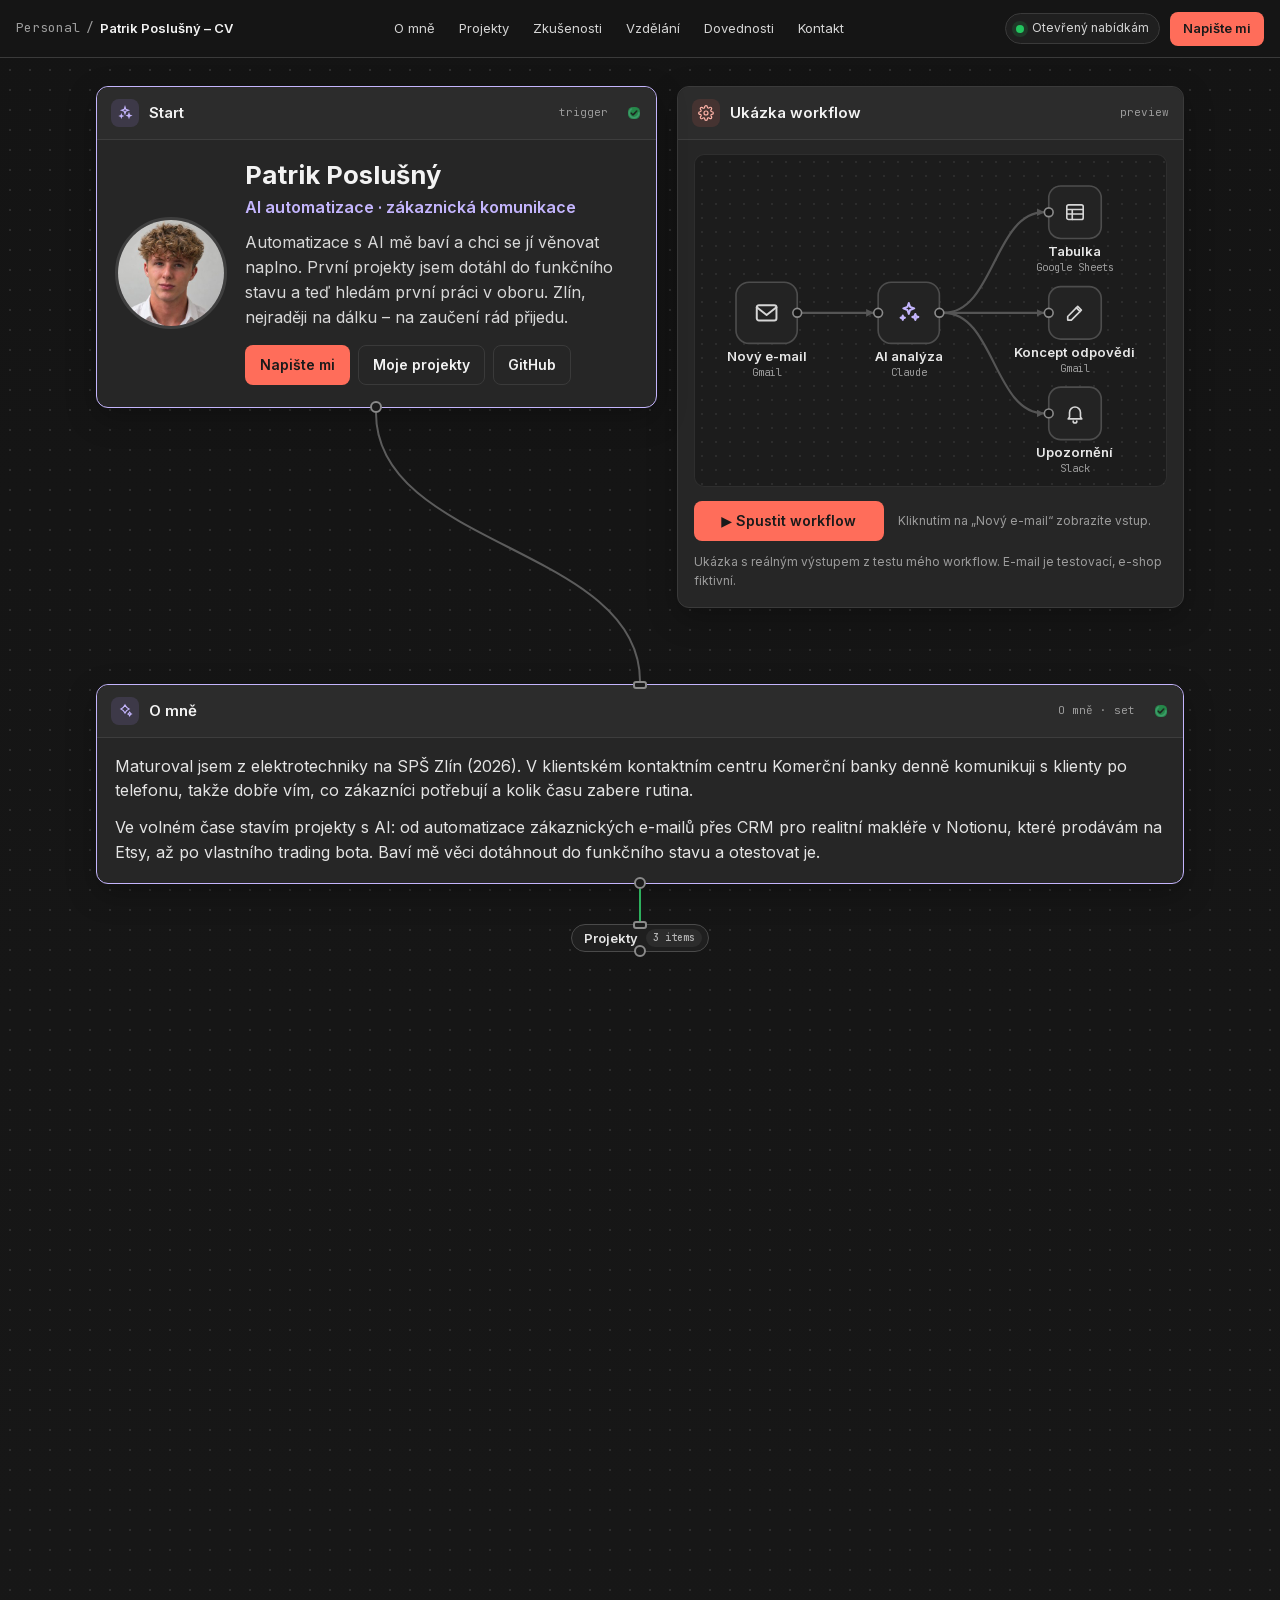
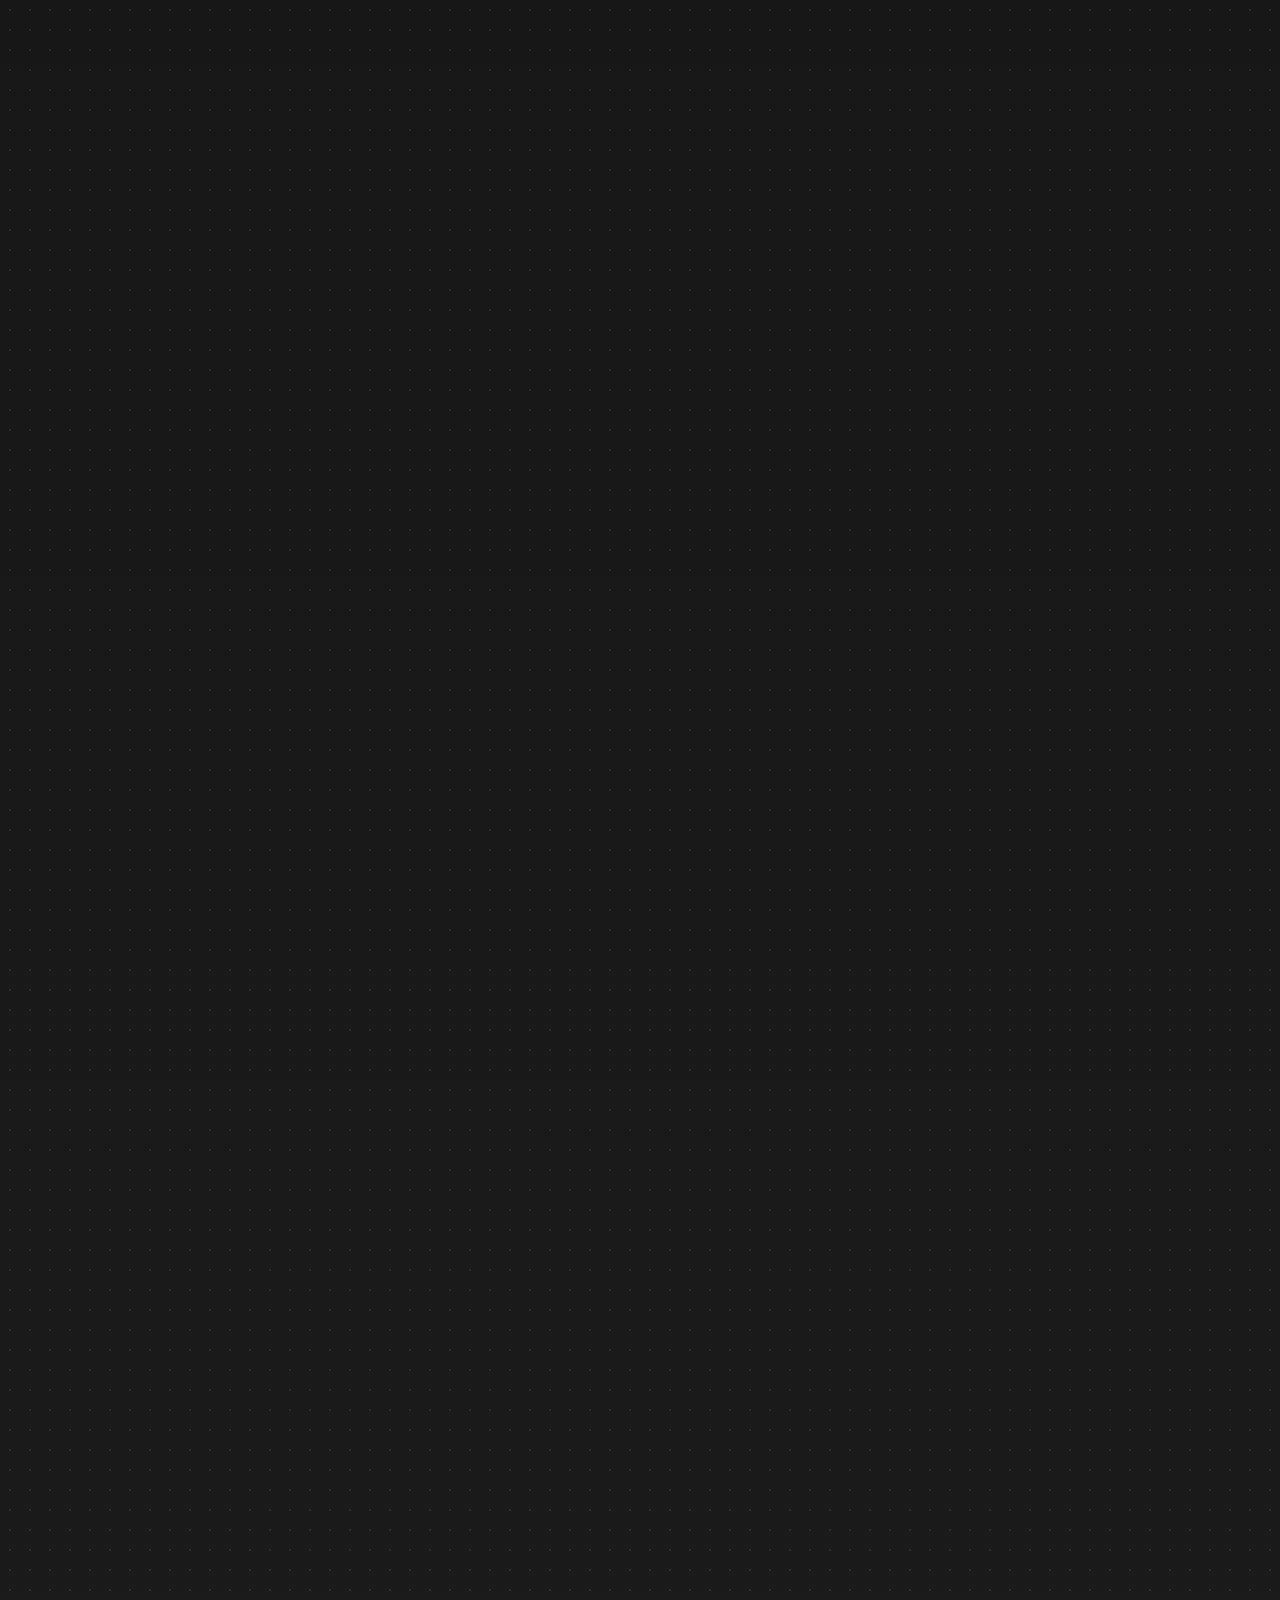
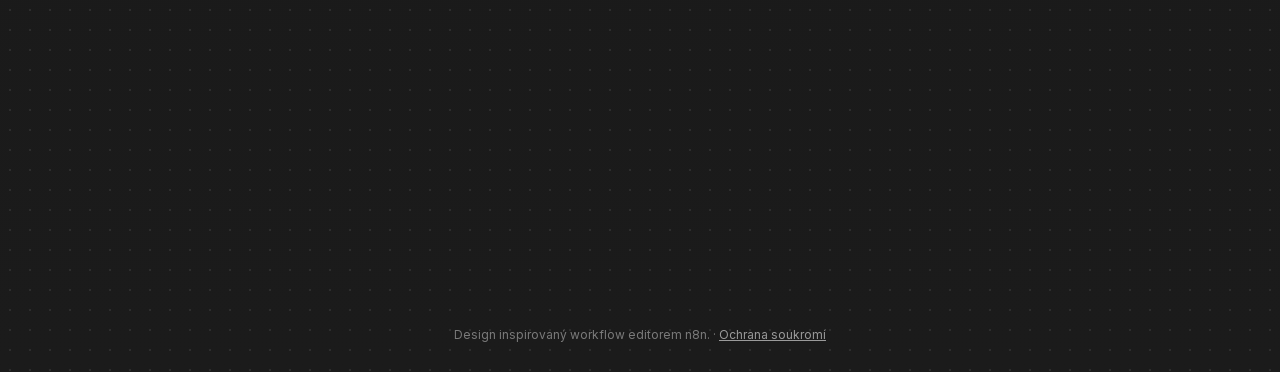
==== index.html @ 4e0eefa6 "Projekt e-mailů jako AI agent, kratší texty karet Karta a detail projektu popisují AI agenta s nástr" ====
<!DOCTYPE html>
<html lang="cs">
  <head>
    <meta charset="utf-8" />
    <meta name="viewport" content="width=device-width, initial-scale=1" />
    <meta http-equiv="Content-Security-Policy" content="default-src 'self'; script-src 'self' 'sha256-WZRJfWvsnNCPcxzZwvyhovnZGqhZaC+8gPGPRbx6wTk='; style-src 'self'; font-src 'self'; img-src 'self' data:; connect-src 'none'; object-src 'none'; base-uri 'self'; form-action 'none'" />
    <meta name="referrer" content="strict-origin-when-cross-origin" />
    <title>Patrik Poslušný – AI automatizace</title>
    <meta
      name="description"
      content="Patrik Poslušný – AI automatizace · zákaznická komunikace. Automatizace s AI mě baví a chci se jí věnovat naplno. První projekty mám dotažené do funkčního stavu a hledám první práci v oboru. Zlín, nejraději na dálku."
    />
    <meta property="og:title" content="Patrik Poslušný – AI automatizace" />
    <meta
      property="og:description"
      content="Patrik Poslušný – AI automatizace · zákaznická komunikace. Automatizace s AI mě baví a chci se jí věnovat naplno. První projekty mám dotažené do funkčního stavu a hledám první práci v oboru. Zlín, nejraději na dálku."
    />
    <meta property="og:type" content="website" />
    <meta property="og:url" content="https://patrikpdev.github.io/" />
    <meta property="og:image" content="https://patrikpdev.github.io/assets/og-image-2.jpg" />
    <meta property="og:image:width" content="1200" />
    <meta property="og:image:height" content="630" />
    <meta property="og:image:alt" content="Patrik Poslušný – AI automatizace · zákaznická komunikace" />
    <meta property="og:locale" content="cs_CZ" />
    <meta name="twitter:card" content="summary_large_image" />
    <link rel="canonical" href="https://patrikpdev.github.io/" />
    <meta name="theme-color" content="#141414" />
    <link rel="icon" href="favicon.svg" type="image/svg+xml" />
    <link rel="preload" href="assets/fonts/inter-latin.woff2" as="font" type="font/woff2" crossorigin />
    <link rel="preload" href="assets/fonts/inter-latin-ext.woff2" as="font" type="font/woff2" crossorigin />
    <link rel="stylesheet" href="fonts.css?v=1" />
    <link rel="stylesheet" href="styles.css?v=11" />
    <script>document.documentElement.classList.add("js");</script>
  </head>
  <body>
    <a class="skip-link" href="#obsah">Přeskočit na obsah</a>

    <header class="topbar">
      <div class="topbar-inner">
        <p class="brand">
          <span class="brand-crumb">Personal</span>
          <span class="brand-sep" aria-hidden="true">/</span>
          <span class="brand-name">Patrik Poslušný – CV</span>
        </p>

        <button
          class="nav-toggle"
          type="button"
          aria-expanded="false"
          aria-controls="site-nav"
        >
          <span class="nav-toggle-bars" aria-hidden="true"></span>
          <span class="visually-hidden">Menu</span>
        </button>

        <nav id="site-nav" class="site-nav" aria-label="Sekce životopisu">
          <ul>
            <li><a href="#o-mne">O mně</a></li>
            <li><a href="#projekty">Projekty</a></li>
            <li><a href="#zkusenosti">Zkušenosti</a></li>
            <li><a href="#vzdelani">Vzdělání</a></li>
            <li><a href="#dovednosti">Dovednosti</a></li>
            <li><a href="#kontakt">Kontakt</a></li>
          </ul>
        </nav>

        <div class="topbar-actions">
          <p class="status-pill">
            <span class="status-dot" aria-hidden="true"></span>
            Otevřený nabídkám
          </p>
          <a class="btn btn-accent btn-sm" href="mailto:poslusny.pata@gmail.com">Napište mi</a>
        </div>
      </div>
    </header>

    <main id="obsah" class="canvas">
      <section class="hero" aria-labelledby="hero-name">
        <article class="node node-panel hero-card reveal" data-node="start" data-handles="out" data-dim>
          <header class="node-head">
            <span class="node-icon node-icon-ai" aria-hidden="true">
              <svg viewBox="0 0 24 24" width="16" height="16" fill="none" stroke="currentColor" stroke-width="1.8">
                <path d="M12 3l1.2 3.6L17 8l-3.8 1.4L12 13l-1.2-3.6L7 8l3.8-1.4L12 3z" />
                <path d="M18 13l.7 2 2.1.8-2.1.8-.7 2-.7-2-2.1-.8 2.1-.8.7-2z" />
                <path d="M6.5 14.5l.5 1.4 1.5.6-1.5.6-.5 1.4-.5-1.4-1.5-.6 1.5-.6.5-1.4z" />
              </svg>
            </span>
            <p class="node-title">Start</p>
            <p class="node-type">trigger</p>
          </header>
          <div class="hero-body">
            <img
              class="hero-photo"
              src="assets/foto-320.jpg"
              alt="Fotografie Patrika Poslušného"
              width="160"
              height="160"
            />
            <div class="hero-copy">
              <h1 id="hero-name">Patrik Poslušný</h1>
              <p class="hero-role">AI automatizace · zákaznická komunikace</p>
              <p class="hero-lead">
                Automatizace s AI mě baví a chci se jí věnovat naplno. První projekty jsem dotáhl do funkčního stavu a teď hledám první práci v oboru. Zlín, nejraději na dálku – na zaučení rád přijedu.
              </p>
              <div class="hero-actions">
                <a class="btn btn-accent" href="mailto:poslusny.pata@gmail.com">Napište mi</a>
                <a class="btn btn-ghost" href="#projekty">Moje projekty</a>
                <a class="btn btn-ghost" href="https://github.com/PatrikPdev" rel="noopener noreferrer">GitHub</a>
              </div>
            </div>
          </div>
        </article>

        <article class="node-panel demo-panel reveal" aria-labelledby="demo-heading" data-dim>
          <header class="node-head">
            <span class="node-icon node-icon-gear" aria-hidden="true">
              <svg viewBox="0 0 24 24" width="16" height="16" fill="none" stroke="currentColor" stroke-width="1.8">
                <circle cx="12" cy="12" r="3" />
                <path
                  d="M19.4 15a1.7 1.7 0 0 0 .3 1.8l.1.1a2 2 0 1 1-2.8 2.8l-.1-.1a1.7 1.7 0 0 0-1.8-.3 1.7 1.7 0 0 0-1 1.5V21a2 2 0 1 1-4 0v-.1a1.7 1.7 0 0 0-1.1-1.5 1.7 1.7 0 0 0-1.8.3l-.1.1a2 2 0 1 1-2.8-2.8l.1-.1a1.7 1.7 0 0 0 .3-1.8 1.7 1.7 0 0 0-1.5-1H3a2 2 0 1 1 0-4h.1a1.7 1.7 0 0 0 1.5-1.1 1.7 1.7 0 0 0-.3-1.8l-.1-.1a2 2 0 1 1 2.8-2.8l.1.1a1.7 1.7 0 0 0 1.8.3H9a1.7 1.7 0 0 0 1-1.5V3a2 2 0 1 1 4 0v.1a1.7 1.7 0 0 0 1 1.5 1.7 1.7 0 0 0 1.8-.3l.1-.1a2 2 0 1 1 2.8 2.8l-.1.1a1.7 1.7 0 0 0-.3 1.8V9c.3.6.9 1 1.5 1.1H21a2 2 0 1 1 0 4h-.1a1.7 1.7 0 0 0-1.5 1z"
                />
              </svg>
            </span>
            <h2 id="demo-heading" class="node-title">Ukázka workflow</h2>
            <p class="node-type">preview</p>
          </header>
          <div class="demo">
            <div class="demo-stage" id="demo-stage">
              <svg
                class="wf"
                viewBox="0 0 420 292"
                role="group"
                aria-label="Schéma workflow: Nový e-mail, AI analýza, a z ní Tabulka, Koncept odpovědi a Upozornění"
              >
                <defs>
                  <marker id="wf-arrow" viewBox="0 0 8 8" refX="8" refY="4" markerWidth="7" markerHeight="7" markerUnits="userSpaceOnUse" orient="auto">
                    <path d="M0 0L8 4L0 8z" class="wf-arrow" />
                  </marker>
                  <marker id="wf-arrow-done" viewBox="0 0 8 8" refX="8" refY="4" markerWidth="7" markerHeight="7" markerUnits="userSpaceOnUse" orient="auto">
                    <path d="M0 0L8 4L0 8z" class="wf-arrow-done" />
                  </marker>
                </defs>
                <g class="wf-edges" aria-hidden="true">
                  <path id="wf-e1" class="wf-edge" d="M92 137 H158" />
                  <path id="wf-e2" class="wf-edge" d="M222 137 C268 137 268 45 314 45" />
                  <path id="wf-e3" class="wf-edge" d="M222 137 H314" />
                  <path id="wf-e4" class="wf-edge" d="M222 137 C268 137 268 229 314 229" />
                </g>
                <g class="wf-chips" aria-hidden="true"></g>

                <g
                  class="wf-node wf-node-mail"
                  id="wf-n-mail"
                  tabindex="0"
                  role="button"
                  aria-label="Nový e-mail (Gmail): zobrazit vstupní e-mail"
                  aria-expanded="false"
                  aria-controls="wf-bubble"
                >
                  <rect class="wf-box" x="32" y="109" width="56" height="56" rx="12" />
                  <circle class="wf-port" cx="88" cy="137" r="4" />
                  <svg class="wf-icon" x="48" y="125" width="24" height="24" viewBox="0 0 24 24">
                    <rect x="3" y="5" width="18" height="14" rx="2" />
                    <path d="M3 7l9 7 9-7" />
                  </svg>
                  <g transform="translate(84 113)"><g class="wf-badge"><circle r="8" /><path d="M-3.5 0.2l2.2 2.2 4.8-5" /></g></g>
                  <text class="wf-label" x="60" y="181">Nový e-mail</text>
                  <text class="wf-sub" x="60" y="195">Gmail</text>
                </g>

                <g class="wf-node wf-node-ai" id="wf-n-ai" aria-hidden="true">
                  <rect class="wf-box" x="162" y="109" width="56" height="56" rx="12" />
                  <circle class="wf-port" cx="162" cy="137" r="4" />
                  <circle class="wf-port" cx="218" cy="137" r="4" />
                  <svg class="wf-icon" x="178" y="125" width="24" height="24" viewBox="0 0 24 24">
                    <path d="M12 3l1.2 3.6L17 8l-3.8 1.4L12 13l-1.2-3.6L7 8l3.8-1.4L12 3z" />
                    <path d="M18 13l.7 2 2.1.8-2.1.8-.7 2-.7-2-2.1-.8 2.1-.8.7-2z" />
                    <path d="M6.5 14.5l.5 1.4 1.5.6-1.5.6-.5 1.4-.5-1.4-1.5-.6 1.5-.6.5-1.4z" />
                  </svg>
                  <g transform="translate(214 113)"><g class="wf-badge"><circle r="8" /><path d="M-3.5 0.2l2.2 2.2 4.8-5" /></g></g>
                  <g class="wf-spin" transform="translate(156 95)">
                    <circle class="wf-spin-ring" r="6" />
                    <text x="11" y="4">Analyzuji…</text>
                  </g>
                  <text class="wf-label" x="190" y="181">AI analýza</text>
                  <text class="wf-sub" x="190" y="195">Claude</text>
                </g>

                <g class="wf-node" id="wf-n-sheet" aria-hidden="true">
                  <rect class="wf-box" x="318" y="21" width="48" height="48" rx="11" />
                  <circle class="wf-port" cx="318" cy="45" r="4" />
                  <svg class="wf-icon" x="332" y="35" width="20" height="20" viewBox="0 0 24 24">
                    <rect x="3" y="4" width="18" height="16" rx="2" />
                    <path d="M3 9h18M3 14h18M9 9v11" />
                  </svg>
                  <g transform="translate(362 25)"><g class="wf-badge"><circle r="8" /><path d="M-3.5 0.2l2.2 2.2 4.8-5" /></g></g>
                  <text class="wf-label" x="342" y="85">Tabulka</text>
                  <text class="wf-sub" x="342" y="99">Google Sheets</text>
                </g>

                <g class="wf-node" id="wf-n-draft" aria-hidden="true">
                  <rect class="wf-box" x="318" y="113" width="48" height="48" rx="11" />
                  <circle class="wf-port" cx="318" cy="137" r="4" />
                  <svg class="wf-icon" x="332" y="127" width="20" height="20" viewBox="0 0 24 24">
                    <path d="M4 20h4L19 9l-4-4L4 16v4z" />
                    <path d="M13.5 6.5l4 4" />
                  </svg>
                  <g transform="translate(362 117)"><g class="wf-badge"><circle r="8" /><path d="M-3.5 0.2l2.2 2.2 4.8-5" /></g></g>
                  <text class="wf-label" x="342" y="177">Koncept odpovědi</text>
                  <text class="wf-sub" x="342" y="191">Gmail</text>
                </g>

                <g class="wf-node" id="wf-n-alert" aria-hidden="true">
                  <rect class="wf-box" x="318" y="205" width="48" height="48" rx="11" />
                  <circle class="wf-port" cx="318" cy="229" r="4" />
                  <svg class="wf-icon" x="332" y="219" width="20" height="20" viewBox="0 0 24 24">
                    <path d="M6 16V11a6 6 0 1 1 12 0v5l1.5 2h-15L6 16z" />
                    <path d="M10 20.5a2 2 0 0 0 4 0" />
                  </svg>
                  <g transform="translate(362 209)"><g class="wf-badge"><circle r="8" /><path d="M-3.5 0.2l2.2 2.2 4.8-5" /></g></g>
                  <text class="wf-label" x="342" y="269">Upozornění</text>
                  <text class="wf-sub" x="342" y="283">Slack</text>
                </g>

                <g class="wf-pulses" aria-hidden="true"></g>
              </svg>

              <div class="wf-mail" aria-hidden="true">
                <svg viewBox="0 0 24 24" width="14" height="14" fill="none" stroke="currentColor" stroke-width="1.8">
                  <rect x="3" y="5" width="18" height="14" rx="2" />
                  <path d="M3 7l9 7 9-7" />
                </svg>
                Rollo beschädigt angekommen!!!
              </div>

              <div class="wf-bubble" id="wf-bubble" role="dialog" aria-labelledby="wf-bubble-subject" hidden>
                <button class="wf-bubble-close" type="button" aria-label="Zavřít e-mail">×</button>
                <p class="wf-bubble-label">Vstup · příchozí e-mail</p>
                <p class="wf-bubble-subject" id="wf-bubble-subject">Rollo beschädigt angekommen!!!</p>
                <p class="wf-bubble-text">
                  Guten Tag, ich habe heute mein Rollo „Tag und Nacht“ erhalten (Bestellung 20261342) und es ist komplett beschädigt – die Kassette ist gebrochen und der Stoff ist eingerissen. … Ich erwarte eine schnelle Lösung. Mit freundlichen Grüßen, Thomas Becker
                </p>
              </div>
            </div>

            <div class="demo-controls">
              <button class="btn btn-accent demo-run" type="button" id="demo-run">▶ Spustit workflow</button>
              <p class="demo-hint">Kliknutím na „Nový e-mail“ zobrazíte vstup.</p>
            </div>

            <div class="wf-output" id="wf-output" aria-hidden="true">
              <div class="wf-output-inner">
                <div class="wf-output-head">
                  <span class="wf-output-title">OUTPUT</span>
                  <span class="wf-output-meta">AI analýza · 1 item</span>
                </div>
<pre class="wf-json"><code>{
  <span class="j-k">"jazyk"</span>: <span class="j-s">"de"</span>,
  <span class="j-k">"kategorie"</span>: <span class="j-s">"reklamace"</span>,
  <span class="j-k">"cislo_objednavky"</span>: <span class="j-s">"20261342"</span>,
  <span class="j-k">"nalada"</span>: <span class="j-s">"negativni"</span>,
  <span class="j-k">"urgentni"</span>: <span class="j-b">true</span>,
  <span class="j-k">"shrnuti_cz"</span>: <span class="j-s">"Zákazník obdržel poškozené rolety „Tag und Nacht“ (kazeta zlomená, látka roztržená) a žádá rychlé řešení."</span>
}</code></pre>
                <ul class="wf-results">
                  <li><span class="wf-check" aria-hidden="true">✓</span> Řádek zapsán do tabulky</li>
                  <li><span class="wf-check" aria-hidden="true">✓</span> Koncept odpovědi v němčině připraven ke kontrole</li>
                  <li><span class="wf-check" aria-hidden="true">✓</span> Urgentní → upozornění do Slacku</li>
                </ul>
              </div>
            </div>

            <p class="demo-caption">Ukázka s reálným výstupem z testu mého workflow. E-mail je testovací, e-shop fiktivní.</p>
            <p class="visually-hidden" id="demo-status" aria-live="polite"></p>
          </div>
        </article>
      </section>

      <section id="o-mne" class="section" aria-labelledby="o-mne-heading">
        <article class="node node-panel reveal" data-node="o-mne" data-dim>
          <header class="node-head">
            <span class="node-icon node-icon-ai" aria-hidden="true">
              <svg viewBox="0 0 24 24" width="16" height="16" fill="none" stroke="currentColor" stroke-width="1.8">
                <path d="M12 3c1.5 3 3 4.5 6 6-3 1.5-4.5 3-6 6-1.5-3-3-4.5-6-6 3-1.5 4.5-3 6-6z" />
                <path d="M19 14c.6 1.2 1.2 1.8 2.4 2.4C20.2 17 19.6 17.6 19 19c-.6-1.2-1.2-1.8-2.4-2.4C17.8 15.8 18.4 15.2 19 14z" />
              </svg>
            </span>
            <h2 id="o-mne-heading" class="node-title">O mně</h2>
            <p class="node-type">O mně · set</p>
          </header>
          <div class="node-body prose">
            <p>
              Maturoval jsem z elektrotechniky na SPŠ Zlín (2026). V klientském kontaktním centru Komerční banky denně komunikuji s klienty po telefonu, takže dobře vím, co zákazníci potřebují a kolik času zabere rutina.
            </p>
            <p>
              Ve volném čase stavím projekty s AI: od automatizace zákaznických e-mailů přes CRM pro realitní makléře v Notionu, které prodávám na Etsy, až po vlastního trading bota. Baví mě věci dotáhnout do funkčního stavu a otestovat je.
            </p>
          </div>
        </article>
      </section>

      <section id="projekty" class="section projects-section" aria-labelledby="projekty-heading">
        <h2 id="projekty-heading" class="branch-title node" data-node="fork" data-nostatus>Projekty <span class="branch-count">3 items</span></h2>
        <div class="project-grid">
          <article class="node node-panel project-node reveal" data-node="p-email" data-ndv="p-email" data-dim>
            <header class="node-head">
              <span class="node-icon node-icon-mail" aria-hidden="true">
                <svg viewBox="0 0 24 24" width="16" height="16" fill="none" stroke="currentColor" stroke-width="1.8">
                  <rect x="3" y="5" width="18" height="14" rx="2" />
                  <path d="M3 7l9 7 9-7" />
                </svg>
              </span>
              <h3 class="node-title">AI asistent na zákaznické e-maily</h3>
            </header>
            <div class="node-body">
              <p class="state-pill state-pill-success">Funkční · otestováno</p>
              <ul class="pills" aria-label="Nástroje">
                <li>n8n</li>
                <li>Claude API</li>
                <li>Gmail</li>
                <li>Google Sheets</li>
                <li>Slack</li>
              </ul>
              <p>
                AI agent zařadí e-mail zákazníka, sám dohledá objednávku v systému e-shopu a připraví odpověď v jeho jazyce. Odeslání vždy schvaluje člověk.
              </p>
              <button class="btn btn-accent btn-sm" type="button" data-ndv-open="p-email" aria-haspopup="dialog">Otevřít</button>
            </div>
          </article>

          <article class="node node-panel project-node reveal" data-node="p-deskdeed" data-ndv="p-deskdeed" data-dim>
            <header class="node-head">
              <span class="node-icon node-icon-table" aria-hidden="true">
                <svg viewBox="0 0 24 24" width="16" height="16" fill="none" stroke="currentColor" stroke-width="1.8">
                  <rect x="3" y="4" width="18" height="16" rx="2" />
                  <path d="M3 9h18M3 14h18M9 9v11" />
                </svg>
              </span>
              <h3 class="node-title">DeskDeed: CRM pro realitní makléře v Notionu</h3>
            </header>
            <div class="node-body">
              <p class="state-pill state-pill-success">V prodeji · 5★ recenze</p>
              <ul class="pills" aria-label="Nástroje">
                <li>Notion</li>
                <li>Claude</li>
                <li>ElevenLabs</li>
                <li>Canva</li>
                <li>Etsy</li>
              </ul>
              <p>
                Digitální produkt, který jsem s AI nástroji sám navrhl, postavil a uvedl na trh. Je živý na Etsy, má první prodej a 5★ recenzi.
              </p>
              <button class="btn btn-accent btn-sm" type="button" data-ndv-open="p-deskdeed" aria-haspopup="dialog">Otevřít</button>
            </div>
          </article>

          <article class="node node-panel project-node reveal" data-node="p-bot" data-ndv="p-bot" data-dim>
            <header class="node-head">
              <span class="node-icon node-icon-gear" aria-hidden="true">
                <svg viewBox="0 0 24 24" width="16" height="16" fill="none" stroke="currentColor" stroke-width="1.8">
                  <path d="M4 19h16" />
                  <path d="M6 15l4-5 3 3 5-7" />
                  <circle cx="18" cy="6" r="1.4" />
                </svg>
              </span>
              <h3 class="node-title">Solana trading bot: výzkum a automatizace s AI agentem</h3>
            </header>
            <div class="node-body">
              <p class="state-pill state-pill-warn">Ve vývoji</p>
              <ul class="pills" aria-label="Nástroje">
                <li>Claude Code</li>
                <li>TypeScript/Node.js</li>
                <li>SQLite</li>
                <li>API (Helius, Jupiter, GeckoTerminal)</li>
                <li>DigitalOcean</li>
              </ul>
              <p>
                Systém, který sbírá data z blockchainu a nepřetržitě testuje obchodní strategie. Kód psal AI agent Claude Code, já projekt vedl, testoval a nasazoval.
              </p>
              <button class="btn btn-accent btn-sm" type="button" data-ndv-open="p-bot" aria-haspopup="dialog">Otevřít</button>
            </div>
          </article>
        </div>
      </section>

      <section id="zkusenosti" class="section" aria-labelledby="zk-heading">
        <article class="node node-panel group-panel reveal" data-node="g-zkusenosti">
          <header class="node-head" data-dim>
            <span class="node-icon node-icon-success" aria-hidden="true">
              <svg viewBox="0 0 24 24" width="16" height="16" fill="none" stroke="currentColor" stroke-width="1.8">
                <rect x="3" y="7" width="18" height="13" rx="2" />
                <path d="M9 7V5a2 2 0 0 1 2-2h2a2 2 0 0 1 2 2v2M3 13h18" />
              </svg>
            </span>
            <h2 id="zk-heading" class="node-title">Zkušenosti</h2>
            <p class="node-type">Zkušenosti · 2 items</p>
          </header>
          <div class="node-body">
            <ol class="timeline" aria-label="Zkušenosti v časovém pořadí">
              <li class="tl-item reveal" data-ndv="job-mcd" data-dim>
                <div class="node tl-node" data-node="job-mcd">
                  <button class="tl-head" type="button" aria-expanded="false" aria-controls="tl-more-job-mcd">
                    <span class="tl-logo" aria-hidden="true">
                      <svg viewBox="0 0 48 48" width="48" height="48">
                        <defs>
                          <linearGradient id="lg-mcd" x1="0" y1="0" x2="1" y2="1">
                            <stop offset="0" stop-color="#fb923c" />
                            <stop offset="1" stop-color="#dc2626" />
                          </linearGradient>
                        </defs>
                        <rect width="48" height="48" rx="13" fill="url(#lg-mcd)" />
                        <path d="M11.5 22.5a12.5 9 0 0 1 25 0z" fill="#fde68a" />
                        <circle cx="19" cy="17.5" r="1" fill="#f59e0b" />
                        <circle cx="24" cy="15.5" r="1" fill="#f59e0b" />
                        <circle cx="29" cy="17.5" r="1" fill="#f59e0b" />
                        <path d="M11 25.2c2 1.6 3.7 1.6 5.4 0s3.7-1.6 5.4 0 3.7 1.6 5.4 0 3.7-1.6 5.4 0 3 1.4 4.4.4" fill="none" stroke="#4ade80" stroke-width="2.6" stroke-linecap="round" />
                        <rect x="11" y="27.5" width="26" height="5" rx="2.5" fill="#7c2d12" />
                        <rect x="12" y="33.5" width="24" height="5" rx="2.5" fill="#fde68a" />
                      </svg>
                    </span>
                    <span class="tl-text">
                      <span class="tl-name">McDonald’s</span>
                      <span class="tl-role">Pracovník obsluhy</span>
                      <span class="tl-date">03/2024 – 06/2025</span>
                    </span>
                    <svg class="tl-chev" viewBox="0 0 16 16" width="16" height="16" aria-hidden="true"><path d="M4.5 6.5L8 10l3.5-3.5" fill="none" stroke="currentColor" stroke-width="1.6" stroke-linecap="round" stroke-linejoin="round" /></svg>
                  </button>
                  <div class="tl-more" id="tl-more-job-mcd" inert><div class="tl-more-inner" data-fill="job-mcd"></div></div>
                </div>
              </li>
              <li class="tl-item reveal" data-ndv="job-kb" data-dim>
                <div class="node tl-node" data-node="job-kb">
                  <button class="tl-head" type="button" aria-expanded="false" aria-controls="tl-more-job-kb">
                    <span class="tl-logo" aria-hidden="true">
                      <svg viewBox="0 0 48 48" width="48" height="48">
                        <defs>
                          <linearGradient id="lg-kb" x1="0" y1="0" x2="1" y2="1">
                            <stop offset="0" stop-color="#6366f1" />
                            <stop offset="1" stop-color="#1e3a8a" />
                          </linearGradient>
                        </defs>
                        <rect width="48" height="48" rx="13" fill="url(#lg-kb)" />
                        <path d="M10 18.5L22 11l12 7.5z" fill="#e0e7ff" />
                        <rect x="12.5" y="20.5" width="3.6" height="10" rx="1" fill="#c7d2fe" />
                        <rect x="20.2" y="20.5" width="3.6" height="10" rx="1" fill="#c7d2fe" />
                        <rect x="27.9" y="20.5" width="3.6" height="10" rx="1" fill="#c7d2fe" />
                        <rect x="10" y="32" width="24" height="3.2" rx="1.2" fill="#e0e7ff" />
                        <circle cx="35.5" cy="34.5" r="8.5" fill="#22c55e" />
                        <path d="M31.5 35v-1a4 4 0 0 1 8 0v1" fill="none" stroke="#052e16" stroke-width="1.8" stroke-linecap="round" />
                        <rect x="30.6" y="34.4" width="2.4" height="3.6" rx="1" fill="#052e16" />
                        <rect x="38" y="34.4" width="2.4" height="3.6" rx="1" fill="#052e16" />
                      </svg>
                    </span>
                    <span class="tl-text">
                      <span class="tl-name">Komerční banka</span>
                      <span class="tl-role">Pracovník klientského kontaktního centra</span>
                      <span class="tl-date">07/2026 – současnost</span>
                    </span>
                    <svg class="tl-chev" viewBox="0 0 16 16" width="16" height="16" aria-hidden="true"><path d="M4.5 6.5L8 10l3.5-3.5" fill="none" stroke="currentColor" stroke-width="1.6" stroke-linecap="round" stroke-linejoin="round" /></svg>
                  </button>
                  <div class="tl-more" id="tl-more-job-kb" inert><div class="tl-more-inner" data-fill="job-kb"></div></div>
                </div>
              </li>
            </ol>
          </div>
        </article>
      </section>

      <section id="vzdelani" class="section" aria-labelledby="vz-heading">
        <article class="node node-panel group-panel reveal" data-node="g-vzdelani">
          <header class="node-head" data-dim>
            <span class="node-icon node-icon-ai" aria-hidden="true">
              <svg viewBox="0 0 24 24" width="16" height="16" fill="none" stroke="currentColor" stroke-width="1.8">
                <path d="M2 9l10-5 10 5-10 5L2 9z" />
                <path d="M6 11v5c0 1.5 3 3 6 3s6-1.5 6-3v-5" />
              </svg>
            </span>
            <h2 id="vz-heading" class="node-title">Vzdělání</h2>
            <p class="node-type">Vzdělání · 4 items</p>
          </header>
          <div class="node-body">
            <ol class="timeline" aria-label="Vzdělání a jazyky">
              <li class="tl-item reveal" data-ndv="school" data-dim>
                <div class="node tl-node" data-node="school">
                  <button class="tl-head" type="button" aria-expanded="false" aria-controls="tl-more-school">
                    <span class="tl-logo" aria-hidden="true">
                      <svg viewBox="0 0 48 48" width="48" height="48">
                        <defs>
                          <linearGradient id="lg-school" x1="0" y1="0" x2="1" y2="1">
                            <stop offset="0" stop-color="#2dd4bf" />
                            <stop offset="1" stop-color="#0e7490" />
                          </linearGradient>
                        </defs>
                        <rect width="48" height="48" rx="13" fill="url(#lg-school)" />
                        <path d="M8 20l15-7.5L38 20l-15 7.5z" fill="#f0fdfa" />
                        <path d="M14.5 23.5v6.5c0 2.2 3.8 4.5 8.5 4.5s8.5-2.3 8.5-4.5v-6.5L23 27.5z" fill="#99f6e4" />
                        <path d="M36 20.5v7" stroke="#f0fdfa" stroke-width="1.8" stroke-linecap="round" />
                        <path d="M38.5 28l-4 6.5h3.2l-1.7 5.5 5.2-7.4h-3.2l1.9-4.6z" fill="#fde047" />
                      </svg>
                    </span>
                    <span class="tl-text">
                      <span class="tl-name">Střední průmyslová škola Zlín</span>
                      <span class="tl-role">Elektrotechnika (maturitní obor)</span>
                      <span class="tl-date">2022 – 2026</span>
                    </span>
                    <svg class="tl-chev" viewBox="0 0 16 16" width="16" height="16" aria-hidden="true"><path d="M4.5 6.5L8 10l3.5-3.5" fill="none" stroke="currentColor" stroke-width="1.6" stroke-linecap="round" stroke-linejoin="round" /></svg>
                  </button>
                  <div class="tl-more" id="tl-more-school" inert><div class="tl-more-inner" data-fill="school"></div></div>
                </div>
              </li>
              <li class="tl-item reveal" data-ndv="webdev" data-dim>
                <div class="node tl-node" data-node="webdev">
                  <button class="tl-head" type="button" aria-expanded="false" aria-controls="tl-more-webdev">
                    <span class="tl-logo" aria-hidden="true">
                      <svg viewBox="0 0 48 48" width="48" height="48">
                        <defs>
                          <linearGradient id="lg-webdev" x1="0" y1="0" x2="1" y2="1">
                            <stop offset="0" stop-color="#a78bfa" />
                            <stop offset="1" stop-color="#6d28d9" />
                          </linearGradient>
                        </defs>
                        <rect width="48" height="48" rx="13" fill="url(#lg-webdev)" />
                        <rect x="8" y="11" width="32" height="24" rx="3.5" fill="#f5f3ff" />
                        <path d="M8 14.5a3.5 3.5 0 0 1 3.5-3.5h25a3.5 3.5 0 0 1 3.5 3.5V17H8z" fill="#ddd6fe" />
                        <circle cx="12" cy="14" r="1.1" fill="#7c3aed" /><circle cx="15.5" cy="14" r="1.1" fill="#7c3aed" />
                        <path d="M19.5 22l-4 4 4 4M28.5 22l4 4-4 4M25.5 20.5l-3 11" fill="none" stroke="#5b21b6" stroke-width="2" stroke-linecap="round" stroke-linejoin="round" />
                        <circle cx="37" cy="36" r="7" fill="#22d3ee" />
                        <ellipse cx="37" cy="36" rx="5" ry="2" fill="none" stroke="#083344" stroke-width="1" />
                        <ellipse cx="37" cy="36" rx="5" ry="2" fill="none" stroke="#083344" stroke-width="1" transform="rotate(60 37 36)" />
                        <ellipse cx="37" cy="36" rx="5" ry="2" fill="none" stroke="#083344" stroke-width="1" transform="rotate(-60 37 36)" />
                        <circle cx="37" cy="36" r="1" fill="#083344" />
                      </svg>
                    </span>
                    <span class="tl-text">
                      <span class="tl-name">Full stack development</span>
                      <span class="tl-role">Samostudium s AI jako učitelem</span>
                      <span class="tl-date">průběžně</span>
                    </span>
                    <svg class="tl-chev" viewBox="0 0 16 16" width="16" height="16" aria-hidden="true"><path d="M4.5 6.5L8 10l3.5-3.5" fill="none" stroke="currentColor" stroke-width="1.6" stroke-linecap="round" stroke-linejoin="round" /></svg>
                  </button>
                  <div class="tl-more" id="tl-more-webdev" inert><div class="tl-more-inner" data-fill="webdev"></div></div>
                </div>
              </li>
              <li class="tl-item reveal" data-ndv="lang-cs" data-dim>
                <div class="node tl-node" data-node="lang-cs">
                  <button class="tl-head" type="button" aria-expanded="false" aria-controls="tl-more-lang-cs">
                    <span class="tl-logo" aria-hidden="true">
                      <svg viewBox="0 0 48 48" width="48" height="48">
                        <defs>
                          <linearGradient id="lg-cs" x1="0" y1="0" x2="1" y2="1">
                            <stop offset="0" stop-color="#475569" />
                            <stop offset="1" stop-color="#1e293b" />
                          </linearGradient>
                        </defs>
                        <rect width="48" height="48" rx="13" fill="url(#lg-cs)" />
                        <path d="M10 12h24a4 4 0 0 1 4 4v12a4 4 0 0 1-4 4H20l-6 5v-5h-4a4 4 0 0 1-4-4V16a4 4 0 0 1 4-4z" fill="#f8fafc" />
                        <text x="22" y="26.5" text-anchor="middle" font-family="JetBrains Mono, monospace" font-size="10" font-weight="700" fill="#1e293b">CS</text>
                        <rect x="27" y="29" width="15" height="10" rx="1.5" fill="#ffffff" />
                        <path d="M27 34h15v3.5a1.5 1.5 0 0 1-1.5 1.5h-12a1.5 1.5 0 0 1-1.5-1.5z" fill="#d7141a" />
                        <path d="M27 30.5a1.5 1.5 0 0 1 1.5-1.5l6 5-6 5a1.5 1.5 0 0 1-1.5-1.5z" fill="#11457e" />
                      </svg>
                    </span>
                    <span class="tl-text">
                      <span class="tl-name">Čeština</span>
                      <span class="tl-role">rodilý mluvčí</span>
                    </span>
                    <svg class="tl-chev" viewBox="0 0 16 16" width="16" height="16" aria-hidden="true"><path d="M4.5 6.5L8 10l3.5-3.5" fill="none" stroke="currentColor" stroke-width="1.6" stroke-linecap="round" stroke-linejoin="round" /></svg>
                  </button>
                  <div class="tl-more" id="tl-more-lang-cs" inert><div class="tl-more-inner" data-fill="lang-cs"></div></div>
                </div>
              </li>
              <li class="tl-item reveal" data-ndv="lang-en" data-dim>
                <div class="node tl-node" data-node="lang-en">
                  <button class="tl-head" type="button" aria-expanded="false" aria-controls="tl-more-lang-en">
                    <span class="tl-logo" aria-hidden="true">
                      <svg viewBox="0 0 48 48" width="48" height="48">
                        <defs>
                          <linearGradient id="lg-en" x1="0" y1="0" x2="1" y2="1">
                            <stop offset="0" stop-color="#3b82f6" />
                            <stop offset="1" stop-color="#4338ca" />
                          </linearGradient>
                        </defs>
                        <rect width="48" height="48" rx="13" fill="url(#lg-en)" />
                        <path d="M10 12h24a4 4 0 0 1 4 4v12a4 4 0 0 1-4 4H20l-6 5v-5h-4a4 4 0 0 1-4-4V16a4 4 0 0 1 4-4z" fill="#eff6ff" />
                        <text x="22" y="26.5" text-anchor="middle" font-family="JetBrains Mono, monospace" font-size="10" font-weight="700" fill="#1e3a8a">EN</text>
                        <circle cx="36" cy="35" r="8" fill="#fbbf24" />
                        <text x="36" y="38.3" text-anchor="middle" font-family="JetBrains Mono, monospace" font-size="8.5" font-weight="700" fill="#422006">B2</text>
                      </svg>
                    </span>
                    <span class="tl-text">
                      <span class="tl-name">Angličtina</span>
                      <span class="tl-role">B2 (certifikát Cambridge FCE)</span>
                    </span>
                    <svg class="tl-chev" viewBox="0 0 16 16" width="16" height="16" aria-hidden="true"><path d="M4.5 6.5L8 10l3.5-3.5" fill="none" stroke="currentColor" stroke-width="1.6" stroke-linecap="round" stroke-linejoin="round" /></svg>
                  </button>
                  <div class="tl-more" id="tl-more-lang-en" inert><div class="tl-more-inner" data-fill="lang-en"></div></div>
                </div>
              </li>
            </ol>
          </div>
        </article>
      </section>

      <section id="dovednosti" class="section" aria-labelledby="dov-heading">
        <article class="node node-panel group-panel skills-panel reveal" data-node="dovednosti">
          <header class="node-head">
            <span class="node-icon node-icon-ai" aria-hidden="true">
              <svg viewBox="0 0 24 24" width="16" height="16" fill="none" stroke="currentColor" stroke-width="1.8">
                <rect x="3" y="3" width="7" height="7" rx="1.5" />
                <rect x="14" y="3" width="7" height="7" rx="1.5" />
                <rect x="3" y="14" width="7" height="7" rx="1.5" />
                <path d="M17.5 14v7M14 17.5h7" />
              </svg>
            </span>
            <h2 id="dov-heading" class="node-title">Dovednosti</h2>
            <div class="skills-view" role="group" aria-label="Zobrazení dovedností">
              <button type="button" class="skills-view-btn" data-view="list" aria-pressed="true">Seznam</button>
              <button type="button" class="skills-view-btn" data-view="json" aria-pressed="false">JSON</button>
            </div>
            <p class="node-type">3 groups · 18 items</p>
          </header>
          <div class="node-body">
            <div class="skill-cats">
              <section class="skill-cat reveal" data-cat="ai" aria-labelledby="sc-ai">
                <header class="skill-cat-head">
                  <span class="skill-cat-icon" aria-hidden="true">
                    <svg viewBox="0 0 24 24" width="18" height="18" fill="none" stroke="currentColor" stroke-width="1.8" stroke-linejoin="round">
                      <path d="M12 3l1.2 3.6L17 8l-3.8 1.4L12 13l-1.2-3.6L7 8l3.8-1.4L12 3z" />
                      <path d="M18 14l.7 2 2 .7-2 .7-.7 2-.7-2-2-.7 2-.7.7-2z" />
                    </svg>
                  </span>
                  <h3 id="sc-ai">Automatizace a AI</h3>
                  <span class="skill-cat-count">6 items</span>
                </header>
                <ul class="skill-rows">
                  <li>n8n</li>
                  <li>Claude API</li>
                  <li>Claude Code (řízení AI agenta)</li>
                  <li>psaní promptů</li>
                  <li>strukturovaný výstup (JSON)</li>
                  <li>Cursor</li>
                </ul>
              </section>

              <section class="skill-cat reveal" data-cat="tech" aria-labelledby="sc-tech">
                <header class="skill-cat-head">
                  <span class="skill-cat-icon" aria-hidden="true">
                    <svg viewBox="0 0 24 24" width="18" height="18" fill="none" stroke="currentColor" stroke-width="1.8" stroke-linecap="round" stroke-linejoin="round">
                      <path d="M8 8l-4 4 4 4M16 8l4 4-4 4M13.5 5l-3 14" />
                    </svg>
                  </span>
                  <h3 id="sc-tech">Technické</h3>
                  <span class="skill-cat-count">8 items</span>
                </header>
                <ul class="skill-rows">
                  <li>REST API</li>
                  <li>JSON</li>
                  <li>OAuth a API klíče</li>
                  <li>Git a GitHub (SSH)</li>
                  <li>cloudový server (DigitalOcean)</li>
                  <li>Google Sheets</li>
                  <li>Slack</li>
                  <li>Notion</li>
                </ul>
              </section>

              <section class="skill-cat reveal" data-cat="com" aria-labelledby="sc-com">
                <header class="skill-cat-head">
                  <span class="skill-cat-icon" aria-hidden="true">
                    <svg viewBox="0 0 24 24" width="18" height="18" fill="none" stroke="currentColor" stroke-width="1.8" stroke-linejoin="round">
                      <path d="M5 16.5A7.5 7.5 0 1 1 12.5 20H7l-2 2.5V16.5z" />
                    </svg>
                  </span>
                  <h3 id="sc-com">Komunikace</h3>
                  <span class="skill-cat-count">4 items</span>
                </header>
                <ul class="skill-rows">
                  <li>telefonická komunikace</li>
                  <li>řešení požadavků zákazníků</li>
                  <li>srozumitelné vysvětlování</li>
                  <li>týmová spolupráce</li>
                </ul>
              </section>
            </div>
          </div>
        </article>
      </section>

      <section id="kontakt" class="section" aria-labelledby="kontakt-heading">
        <article class="node node-panel contact-panel reveal" data-node="kontakt" data-handles="in" data-dim>
          <header class="node-head">
            <span class="node-icon node-icon-chat" aria-hidden="true">
              <svg viewBox="0 0 24 24" width="16" height="16" fill="none" stroke="currentColor" stroke-width="1.8">
                <path d="M5 16.5A7.5 7.5 0 1 1 12.5 20H7l-2 2.5V16.5z" />
              </svg>
            </span>
            <h2 id="kontakt-heading" class="node-title">Kontakt</h2>
            <p class="node-type">Kontakt · send message</p>
          </header>
          <div class="node-body contact-body">
            <ul class="contact-list">
              <li>
                <span class="contact-icon" aria-hidden="true">
                  <svg viewBox="0 0 24 24" width="18" height="18" fill="none" stroke="currentColor" stroke-width="1.8">
                    <rect x="3" y="5" width="18" height="14" rx="2" />
                    <path d="M3 7l9 7 9-7" />
                  </svg>
                </span>
                <a href="mailto:poslusny.pata@gmail.com">poslusny.pata@gmail.com</a>
              </li>
              <li>
                <span class="contact-icon" aria-hidden="true">
                  <svg viewBox="0 0 16 16" width="18" height="18" fill="currentColor">
                    <path d="M8 0C3.58 0 0 3.58 0 8c0 3.54 2.29 6.53 5.47 7.59.4.07.55-.17.55-.38 0-.19-.01-.82-.01-1.49-2.01.37-2.53-.49-2.69-.94-.09-.23-.48-.94-.82-1.13-.28-.15-.68-.52-.01-.53.63-.01 1.08.58 1.23.82.72 1.21 1.87.87 2.33.66.07-.52.28-.87.51-1.07-1.78-.2-3.64-.89-3.64-3.95 0-.87.31-1.59.82-2.15-.08-.2-.36-1.02.08-2.12 0 0 .67-.21 2.2.82.64-.18 1.32-.27 2-.27.68 0 1.36.09 2 .27 1.53-1.04 2.2-.82 2.2-.82.44 1.1.16 1.92.08 2.12.51.56.82 1.27.82 2.15 0 3.07-1.87 3.75-3.65 3.95.29.25.54.73.54 1.48 0 1.07-.01 1.93-.01 2.2 0 .21.15.46.55.38A8.01 8.01 0 0 0 16 8c0-4.42-3.58-8-8-8z" />
                  </svg>
                </span>
                <a href="https://github.com/PatrikPdev" rel="noopener noreferrer">https://github.com/PatrikPdev</a>
              </li>
              <li>
                <span class="contact-icon" aria-hidden="true">
                  <svg viewBox="0 0 24 24" width="18" height="18" fill="none" stroke="currentColor" stroke-width="1.8">
                    <path d="M12 21s7-6.2 7-11a7 7 0 1 0-14 0c0 4.8 7 11 7 11z" />
                    <circle cx="12" cy="10" r="2.3" />
                  </svg>
                </span>
                <span>Zlín</span>
              </li>
            </ul>
            <p class="contact-note">Životopis v PDF rád pošlu e-mailem.</p>
            <a class="btn btn-accent contact-cta" href="mailto:poslusny.pata@gmail.com">Napište mi</a>
          </div>
        </article>
      </section>
    </main>

    <footer class="site-footer" id="paticka">
      <p>Design inspirovaný workflow editorem n8n. · <a href="soukromi.html">Ochrana soukromí</a></p>
    </footer>

    <dialog id="ndv" class="ndv" aria-labelledby="ndv-title" aria-modal="true">
      <div class="ndv-inner">
        <header class="ndv-head">
          <span class="ndv-icon" aria-hidden="true"></span>
          <div class="ndv-heading">
            <h2 id="ndv-title"></h2>
            <p class="ndv-kind"></p>
          </div>
          <button class="ndv-close" type="button" aria-label="Zavřít detail">×</button>
        </header>
        <div class="ndv-body">
          <section class="ndv-col ndv-input" aria-labelledby="ndv-in-h">
            <h3 class="ndv-col-title" id="ndv-in-h">Input</h3>
            <dl class="ndv-kv"></dl>
          </section>
          <section class="ndv-col ndv-params" aria-labelledby="ndv-par-h">
            <h3 class="ndv-col-title" id="ndv-par-h">Parametry</h3>
            <div class="ndv-params-body"></div>
          </section>
          <section class="ndv-col ndv-output" aria-labelledby="ndv-out-h">
            <div class="ndv-out-head">
              <h3 class="ndv-col-title" id="ndv-out-h">Output</h3>
              <div class="ndv-views" role="tablist" aria-label="Zobrazení výstupu">
                <button type="button" role="tab" class="ndv-view-btn" data-view="table" aria-selected="true" aria-controls="ndv-view">Table</button>
                <button type="button" role="tab" class="ndv-view-btn" data-view="json" aria-selected="false" aria-controls="ndv-view" tabindex="-1">JSON</button>
                <button type="button" role="tab" class="ndv-view-btn" data-view="schema" aria-selected="false" aria-controls="ndv-view" tabindex="-1">Schema</button>
              </div>
            </div>
            <div class="ndv-view" id="ndv-view" role="tabpanel" tabindex="0"></div>
            <div class="ndv-extra"></div>
          </section>
        </div>
        <footer class="ndv-foot" hidden></footer>
      </div>
    </dialog>

    <div class="toast" id="toast" role="status" aria-live="polite"></div>

    <script src="script.js?v=13"></script>
  </body>
</html>
---- fonts.css ----
/* Písma uložená přímo na webu (SIL Open Font License), nenačítají se od třetích stran */

@font-face {
  font-family: "Inter";
  font-style: normal;
  font-weight: 400 700;
  font-display: swap;
  src: url("assets/fonts/inter-latin-ext.woff2") format("woff2");
  unicode-range: U+0100-02BA, U+02BD-02C5, U+02C7-02CC, U+02CE-02D7, U+02DD-02FF, U+0304, U+0308, U+0329, U+1D00-1DBF, U+1E00-1E9F, U+1EF2-1EFF, U+2020, U+20A0-20AB, U+20AD-20C4, U+2113, U+2C60-2C7F, U+A720-A7FF;
}

@font-face {
  font-family: "Inter";
  font-style: normal;
  font-weight: 400 700;
  font-display: swap;
  src: url("assets/fonts/inter-latin.woff2") format("woff2");
  unicode-range: U+0000-00FF, U+0131, U+0152-0153, U+02BB-02BC, U+02C6, U+02DA, U+02DC, U+0304, U+0308, U+0329, U+2000-206F, U+20AC, U+2122, U+2191, U+2193, U+2212, U+2215, U+FEFF, U+FFFD;
}

@font-face {
  font-family: "JetBrains Mono";
  font-style: normal;
  font-weight: 400 600;
  font-display: swap;
  src: url("assets/fonts/jetbrains-mono-latin-ext.woff2") format("woff2");
  unicode-range: U+0100-02BA, U+02BD-02C5, U+02C7-02CC, U+02CE-02D7, U+02DD-02FF, U+0304, U+0308, U+0329, U+1D00-1DBF, U+1E00-1E9F, U+1EF2-1EFF, U+2020, U+20A0-20AB, U+20AD-20C4, U+2113, U+2C60-2C7F, U+A720-A7FF;
}

@font-face {
  font-family: "JetBrains Mono";
  font-style: normal;
  font-weight: 400 600;
  font-display: swap;
  src: url("assets/fonts/jetbrains-mono-latin.woff2") format("woff2");
  unicode-range: U+0000-00FF, U+0131, U+0152-0153, U+02BB-02BC, U+02C6, U+02DA, U+02DC, U+0304, U+0308, U+0329, U+2000-206F, U+20AC, U+2122, U+2191, U+2193, U+2212, U+2215, U+FEFF, U+FFFD;
}
---- styles.css ----
:root {
  --bg: #161616;
  --bg-deep: #141414;
  --bg-mid: #1b1b1b;
  --node: #262626;
  --node-2: #2c2c2c;
  --border: #3a3a3a;
  --border-soft: rgba(255, 255, 255, 0.08);
  --text: #f3f3f3;
  --muted: #9c9c9c;
  --success: #22c55e;
  --accent: #ff6d5a;
  --accent-hover: #ff8576;
  --ai: #c4b5fd;
  --ai-bg: rgba(167, 139, 250, 0.14);
  --warn: #f59e0b;
  --line: #5a5a5a;
  --radius: 12px;
  --topbar: 58px;
  --font: "Inter", system-ui, sans-serif;
  --ease: cubic-bezier(0.2, 0.8, 0.2, 1);
  --mono: "JetBrains Mono", ui-monospace, monospace;
}

*,
*::before,
*::after {
  box-sizing: border-box;
}

html {
  scroll-behavior: smooth;
}

body {
  margin: 0;
  min-height: 100vh;
  max-width: 100%;
  overflow-x: clip;
  font-family: var(--font);
  color: var(--text);
  background-color: var(--bg-deep);
  background-image:
    radial-gradient(circle, #2d2d2d 1px, transparent 1.2px),
    linear-gradient(180deg, var(--bg-deep), var(--bg-mid));
  background-size: 20px 20px, 100% 100%;
  line-height: 1.55;
}

img {
  max-width: 100%;
  height: auto;
}

a {
  color: var(--ai);
}

a:hover {
  color: #ddd6fe;
}

:focus-visible {
  outline: 2px solid var(--accent);
  outline-offset: 3px;
}

.visually-hidden {
  position: absolute;
  width: 1px;
  height: 1px;
  padding: 0;
  margin: -1px;
  overflow: hidden;
  clip: rect(0, 0, 0, 0);
  white-space: nowrap;
  border: 0;
}

.skip-link {
  position: absolute;
  left: 12px;
  top: -100px;
  z-index: 80;
  background: var(--accent);
  color: #1a1a1a;
  padding: 8px 12px;
  border-radius: 8px;
  font-weight: 600;
  text-decoration: none;
}

.skip-link:focus {
  top: 12px;
}

.topbar {
  position: sticky;
  top: 0;
  z-index: 40;
  height: var(--topbar);
  background: #151515;
  border-bottom: 1px solid var(--border);
}

.topbar-inner {
  display: flex;
  align-items: center;
  gap: 12px;
  max-width: 1280px;
  height: 100%;
  margin: 0 auto;
  padding: 0 16px;
}

.brand {
  display: flex;
  flex-wrap: nowrap;
  align-items: center;
  gap: 6px;
  margin: 0;
  min-width: 0;
  flex: 0 1 auto;
  font-size: 13px;
}

.brand-crumb,
.brand-sep {
  color: var(--muted);
  font-family: var(--mono);
}

.brand-name {
  font-weight: 600;
  white-space: nowrap;
  overflow: hidden;
  text-overflow: ellipsis;
}

.site-nav {
  flex: 1 1 auto;
  min-width: 0;
}

.site-nav ul {
  display: flex;
  justify-content: center;
  flex-wrap: wrap;
  gap: 4px;
  margin: 0;
  padding: 0;
  list-style: none;
}

.site-nav a {
  display: block;
  padding: 6px 10px;
  color: #d4d4d4;
  text-decoration: none;
  font-size: 13px;
  border-radius: 8px;
}

.site-nav a:hover {
  background: rgba(255, 255, 255, 0.06);
  color: var(--text);
}

.topbar-actions {
  display: flex;
  justify-content: flex-end;
  align-items: center;
  gap: 10px;
  flex: 0 0 auto;
}

.status-pill {
  display: inline-flex;
  align-items: center;
  gap: 8px;
  margin: 0;
  padding: 5px 10px;
  border: 1px solid var(--border);
  border-radius: 999px;
  background: #1f1f1f;
  color: #d6d6d6;
  font-size: 12px;
  white-space: nowrap;
}

.status-dot {
  width: 8px;
  height: 8px;
  border-radius: 50%;
  background: var(--success);
  box-shadow: 0 0 0 4px rgba(34, 197, 94, 0.15);
}

.nav-toggle {
  display: none;
  width: 40px;
  height: 40px;
  border: 1px solid var(--border);
  border-radius: 8px;
  background: var(--node);
  color: var(--text);
  cursor: pointer;
}

.nav-toggle-bars,
.nav-toggle-bars::before,
.nav-toggle-bars::after {
  display: block;
  width: 16px;
  height: 2px;
  background: currentColor;
  position: relative;
}

.nav-toggle-bars::before,
.nav-toggle-bars::after {
  content: "";
  position: absolute;
  left: 0;
}

.nav-toggle-bars::before {
  top: -5px;
}

.nav-toggle-bars::after {
  top: 5px;
}

.btn {
  display: inline-flex;
  align-items: center;
  justify-content: center;
  min-height: 40px;
  padding: 8px 14px;
  border-radius: 8px;
  border: 1px solid transparent;
  font: 600 14px/1 var(--font);
  text-decoration: none;
  cursor: pointer;
}

.btn-sm {
  min-height: 34px;
  padding: 6px 12px;
  font-size: 13px;
}

.btn-accent {
  background: var(--accent);
  color: #1a1a1a;
}

.btn-accent:hover {
  background: var(--accent-hover);
  color: #1a1a1a;
}

.btn-ghost {
  background: transparent;
  border-color: var(--border);
  color: var(--text);
}

.btn-ghost:hover {
  background: rgba(255, 255, 255, 0.05);
  color: var(--text);
}

.canvas {
  max-width: 1120px;
  margin: 0 auto;
  padding: 28px 16px 8px;
  min-width: 0;
}

.hero {
  display: grid;
  grid-template-columns: minmax(0, 1.05fr) minmax(0, 0.95fr);
  gap: 20px;
  align-items: start;
  min-width: 0;
}

.node-panel {
  background: var(--node);
  border: 1px solid var(--border);
  border-radius: var(--radius);
  box-shadow: 0 10px 30px rgba(0, 0, 0, 0.25);
}

.node-head {
  display: flex;
  align-items: center;
  gap: 10px;
  padding: 12px 14px;
  border-bottom: 1px solid var(--border-soft);
  background: var(--node-2);
  border-radius: var(--radius) var(--radius) 0 0;
  min-width: 0;
}

.node-title {
  margin: 0;
  font-size: 15px;
  font-weight: 600;
  min-width: 0;
  overflow-wrap: anywhere;
}

.node-type {
  margin: 0 0 0 auto;
  color: var(--muted);
  font-family: var(--mono);
  font-size: 11px;
  white-space: nowrap;
  flex-shrink: 0;
}

.node-icon {
  display: inline-flex;
  align-items: center;
  justify-content: center;
  width: 28px;
  height: 28px;
  border-radius: 8px;
  flex-shrink: 0;
}

.node-icon-ai {
  background: var(--ai-bg);
  color: var(--ai);
}

.node-icon-gear,
.node-icon-table {
  background: rgba(255, 109, 90, 0.12);
  color: #ffb4a8;
}

.node-icon-mail,
.node-icon-chat {
  background: rgba(34, 197, 94, 0.12);
  color: #86efac;
}

.node-icon-success {
  background: rgba(34, 197, 94, 0.12);
  color: var(--success);
}

.node-body {
  padding: 16px 18px 18px;
}

.hero-body {
  display: grid;
  grid-template-columns: auto 1fr;
  gap: 18px;
  padding: 20px 18px 22px;
  align-items: center;
}

.hero-photo {
  width: 112px;
  height: 112px;
  object-fit: cover;
  border-radius: 50%;
  border: 3px solid #3f3f3f;
}

.hero-copy h1 {
  margin: 0 0 6px;
  font-size: clamp(1.5rem, 2vw, 2rem);
  line-height: 1.15;
}

.hero-role {
  margin: 0 0 10px;
  color: var(--ai);
  font-weight: 600;
}

.hero-lead {
  margin: 0 0 16px;
  color: #d8d8d8;
}

.hero-actions {
  display: flex;
  flex-wrap: wrap;
  gap: 8px;
}

.project-grid {
  display: grid;
  grid-template-columns: repeat(3, minmax(0, 1fr));
  gap: 16px;
  align-items: stretch;
}

.project-node {
  display: flex;
  flex-direction: column;
  min-width: 0;
}

.project-node .node-title {
  font-size: 14px;
}

.project-node .node-body {
  display: flex;
  flex-direction: column;
  gap: 12px;
  flex: 1;
}

.project-node .node-body p {
  margin: 0;
  color: #dcdcdc;
  font-size: 14px;
}

.project-node .node-body p.state-pill {
  font-size: 11.5px;
  line-height: 1.4;
}

.project-node .node-body p.state-pill-success {
  color: #86efac;
}

.project-node .node-body p.state-pill-warn {
  color: #fdba74;
}

.project-node .node-body p:not(.state-pill) {
  flex: 1;
}

.project-node .btn {
  align-self: flex-start;
}

.pills {
  display: flex;
  flex-wrap: wrap;
  gap: 6px;
  margin: 0;
  padding: 0;
  list-style: none;
}

.pills li {
  font-family: var(--mono);
  font-size: 11px;
  color: #d6d6d6;
  border: 1px solid #4a4a4a;
  border-radius: 999px;
  padding: 3px 8px;
  background: #1f1f1f;
}

.state-pill {
  display: inline-flex;
  align-self: flex-start;
  margin: 0;
  font-family: var(--mono);
  font-size: 11px;
  border-radius: 999px;
  padding: 4px 8px;
}

.state-pill-success {
  color: #86efac;
  background: rgba(34, 197, 94, 0.12);
  border: 1px solid rgba(34, 197, 94, 0.35);
}

.state-pill-warn {
  color: #fdba74;
  background: rgba(255, 109, 90, 0.12);
  border: 1px solid rgba(255, 109, 90, 0.35);
}

.contact-list {
  list-style: none;
  margin: 0 0 14px;
  padding: 0;
  display: grid;
  gap: 10px;
}

.contact-list li {
  display: flex;
  align-items: center;
  gap: 10px;
  min-width: 0;
}

.contact-list a,
.contact-list span:last-child {
  overflow-wrap: anywhere;
}

.contact-icon {
  color: var(--ai);
}

.contact-note {
  margin: 0;
  color: var(--muted);
}

.contact-panel {
  max-width: 720px;
  margin: 0 auto;
}

.output-highlight {
  margin: 0;
  padding: 14px;
  border-left: 3px solid var(--ai);
  background: var(--ai-bg);
  border-radius: 0 8px 8px 0;
}

/* ---------- Mini-ukázka workflow v hero ---------- */

.demo {
  padding: 14px 16px 16px;
}

.demo-stage {
  position: relative;
  border: 1px solid var(--border-soft);
  border-radius: 10px;
  background:
    radial-gradient(circle, rgba(255, 255, 255, 0.07) 1px, transparent 1.3px),
    #1c1c1c;
  background-size: 14px 14px;
  padding: 8px 6px 4px;
}

.wf {
  display: block;
  width: 100%;
  max-width: 520px;
  margin: 0 auto;
  height: auto;
  overflow: visible;
}

.wf-edge {
  fill: none;
  stroke: #555;
  stroke-width: 2;
  transition: stroke 0.3s ease;
}

.wf-edge.is-done {
  stroke: rgba(34, 197, 94, 0.75);
}

.wf-port {
  fill: #141414;
  stroke: #8a8a8a;
  stroke-width: 1.5;
}

.wf-box {
  fill: #232323;
  stroke: #4d4d4d;
  stroke-width: 1.5;
  transition: stroke 0.25s ease, fill 0.25s ease;
}

.wf-icon {
  fill: none;
  stroke: #d6d6d6;
  stroke-width: 1.8;
  stroke-linecap: round;
  stroke-linejoin: round;
}

.wf-node-ai .wf-icon {
  stroke: var(--ai);
}

.wf-label {
  fill: #e8e8e8;
  font: 600 12px var(--font);
  text-anchor: middle;
}

.wf-sub {
  fill: var(--muted);
  font: 400 9.5px var(--mono);
  text-anchor: middle;
}

.wf-node.is-running .wf-box {
  stroke: var(--ai);
  fill: rgba(167, 139, 250, 0.1);
}

.wf-node.is-done .wf-box {
  stroke: var(--success);
  fill: rgba(34, 197, 94, 0.08);
}

.wf-badge {
  transform: scale(0);
  transform-box: fill-box;
  transform-origin: center;
  transition: transform 0.3s cubic-bezier(0.3, 1.6, 0.5, 1);
}

.wf-badge circle {
  fill: var(--success);
}

.wf-badge path {
  fill: none;
  stroke: #141414;
  stroke-width: 1.8;
  stroke-linecap: round;
  stroke-linejoin: round;
}

.wf-node.is-done .wf-badge {
  transform: scale(1);
}

.wf-node-mail {
  cursor: pointer;
}

.wf-node-mail:focus {
  outline: none;
}

.wf-node-mail:hover .wf-box,
.wf-node-mail[aria-expanded="true"] .wf-box {
  stroke: #8a8a8a;
}

.wf-node-mail:focus-visible .wf-box {
  stroke: var(--accent);
  stroke-width: 2.5;
}

.wf-spin {
  opacity: 0;
  transition: opacity 0.2s ease;
}

.wf-node.is-running .wf-spin {
  opacity: 1;
}

.wf-spin-ring {
  fill: none;
  stroke: var(--ai);
  stroke-width: 2;
  stroke-dasharray: 26 12;
  transform-box: fill-box;
  transform-origin: center;
  animation: wf-spin 0.8s linear infinite;
}

.wf-spin text {
  fill: var(--ai);
  font: 500 10.5px var(--mono);
}

@keyframes wf-spin {
  to {
    transform: rotate(360deg);
  }
}

.wf-chip rect {
  fill: #1c1c1c;
  stroke: #4a4a4a;
}

.wf-chip text {
  fill: #b3b3b3;
  font: 500 7.5px var(--mono);
  text-anchor: middle;
}

.wf-chip {
  opacity: 0;
  transition: opacity 0.3s ease;
}

.wf-chip.is-visible {
  opacity: 1;
}

.wf-pulse {
  fill: #ddd6fe;
  filter: drop-shadow(0 0 4px rgba(196, 181, 253, 0.9));
}

.wf-mail {
  position: absolute;
  top: 8px;
  left: 8px;
  z-index: 3;
  display: inline-flex;
  align-items: center;
  gap: 6px;
  max-width: calc(100% - 16px);
  padding: 6px 10px;
  border: 1px solid rgba(167, 139, 250, 0.5);
  border-radius: 8px;
  background: #2a2638;
  color: #ede9fe;
  font: 500 11px var(--mono);
  white-space: nowrap;
  overflow: hidden;
  text-overflow: ellipsis;
  box-shadow: 0 6px 18px rgba(0, 0, 0, 0.35);
  opacity: 0;
  pointer-events: none;
}

.wf-mail svg {
  flex-shrink: 0;
}

.wf-bubble {
  position: absolute;
  left: 4px;
  top: 68%;
  z-index: 5;
  width: min(320px, calc(100% - 8px));
  padding: 12px 14px 14px;
  border: 1px solid var(--border);
  border-radius: 10px;
  background: #202020;
  box-shadow: 0 14px 34px rgba(0, 0, 0, 0.5);
}

.wf-bubble-close {
  position: absolute;
  top: 6px;
  right: 6px;
  width: 28px;
  height: 28px;
  border: 0;
  border-radius: 6px;
  background: transparent;
  color: var(--muted);
  font-size: 18px;
  line-height: 1;
  cursor: pointer;
}

.wf-bubble-close:hover {
  background: rgba(255, 255, 255, 0.06);
  color: var(--text);
}

.wf-bubble-label {
  margin: 0 0 6px;
  color: var(--muted);
  font: 500 10.5px var(--mono);
  text-transform: uppercase;
  letter-spacing: 0.04em;
}

.wf-bubble-subject {
  margin: 0 28px 6px 0;
  font-weight: 600;
  font-size: 14px;
}

.wf-bubble-text {
  margin: 0;
  color: #d4d4d4;
  font-size: 13px;
  line-height: 1.5;
}

.demo-controls {
  display: flex;
  flex-wrap: wrap;
  align-items: center;
  gap: 8px 14px;
  margin-top: 14px;
}

.demo-run {
  min-width: 190px;
}

.demo-run:disabled {
  opacity: 0.7;
  cursor: progress;
}

.demo-hint {
  margin: 0;
  color: var(--muted);
  font-size: 12px;
}

.wf-output {
  display: grid;
  grid-template-rows: 0fr;
  visibility: hidden;
  transition: grid-template-rows 0.45s ease, visibility 0s linear 0.45s;
}

.wf-output.is-visible {
  grid-template-rows: 1fr;
  visibility: visible;
  transition: grid-template-rows 0.45s ease, visibility 0s;
}

.wf-output-inner {
  overflow: hidden;
  min-height: 0;
}

.wf-output-head {
  display: flex;
  justify-content: space-between;
  gap: 10px;
  margin-top: 14px;
  padding: 8px 12px;
  border: 1px solid var(--border);
  border-bottom: 0;
  border-radius: 10px 10px 0 0;
  background: #1f1f1f;
  font: 500 11px var(--mono);
}

.wf-output-title {
  color: var(--success);
  letter-spacing: 0.06em;
}

.wf-output-meta {
  color: var(--muted);
}

.wf-json {
  margin: 0;
  padding: 12px;
  border: 1px solid var(--border);
  border-radius: 0 0 10px 10px;
  background: #171717;
  color: #d4d4d4;
  font: 400 12px/1.6 var(--mono);
  white-space: pre-wrap;
  overflow-wrap: anywhere;
}

.j-k {
  color: var(--ai);
}

.j-s {
  color: #86efac;
}

.j-b {
  color: #ffb4a8;
}

.wf-results {
  display: grid;
  gap: 6px;
  margin: 12px 0 0;
  padding: 0;
  list-style: none;
  font-size: 13px;
  color: #e4e4e4;
}

.wf-results li {
  display: flex;
  align-items: flex-start;
  gap: 8px;
  opacity: 0;
  transform: translateY(4px);
  transition: opacity 0.3s ease, transform 0.3s ease;
}

.wf-output.is-visible .wf-results li {
  opacity: 1;
  transform: none;
}

.wf-output.is-visible .wf-results li:nth-child(1) {
  transition-delay: 0.25s;
}

.wf-output.is-visible .wf-results li:nth-child(2) {
  transition-delay: 0.4s;
}

.wf-output.is-visible .wf-results li:nth-child(3) {
  transition-delay: 0.55s;
}

.wf-check {
  display: inline-flex;
  align-items: center;
  justify-content: center;
  flex-shrink: 0;
  width: 18px;
  height: 18px;
  border-radius: 50%;
  background: var(--success);
  color: #141414;
  font-size: 11px;
  font-weight: 700;
}

.demo-caption {
  margin: 12px 0 0;
  color: var(--muted);
  font-size: 12px;
}

.site-nav a.is-active {
  background: rgba(255, 109, 90, 0.12);
  color: #ffd2cb;
}

.toast {
  position: fixed;
  right: 16px;
  bottom: 16px;
  z-index: 60;
  display: flex;
  align-items: center;
  gap: 10px;
  max-width: calc(100% - 32px);
  padding: 12px 16px;
  border: 1px solid rgba(34, 197, 94, 0.45);
  border-radius: 10px;
  background: #1d2a21;
  color: #dcfce7;
  font: 500 13px var(--mono);
  box-shadow: 0 12px 32px rgba(0, 0, 0, 0.45);
  opacity: 0;
  transform: translateY(12px);
  transition: opacity 0.3s ease, transform 0.3s ease;
  pointer-events: none;
}

.toast:empty {
  display: none;
}

.toast.is-visible {
  opacity: 1;
  transform: none;
}

/* ---------- Plátno: nody, handly a spojnice ---------- */

.canvas {
  position: relative;
}

.section {
  margin-top: 76px;
}

.projects-section {
  margin-top: 132px;
}

#zkusenosti {
  margin-top: 104px;
}

.prose p {
  margin: 0 0 12px;
  color: #e4e4e4;
}

.prose p:last-child {
  margin-bottom: 0;
}

.node {
  position: relative;
}

.node-panel {
  transition: border-color 0.2s var(--ease), opacity 0.2s var(--ease);
}

.node-panel:hover {
  border-color: #5e5e5e;
}

.node-panel.is-running {
  border-color: var(--ai);
}

.node-panel.is-success {
  border-color: rgba(34, 197, 94, 0.42);
}

.node-panel.is-success:hover {
  border-color: rgba(34, 197, 94, 0.75);
}

.project-node {
  cursor: pointer;
}

.wires {
  position: absolute;
  top: 0;
  left: 0;
  z-index: 2;
  overflow: visible;
  pointer-events: none;
}

.wire {
  fill: none;
  stroke: #5c5c5c;
  stroke-width: 2;
  marker-end: url(#wire-arrow);
  stroke-dasharray: 1;
  stroke-dashoffset: 1;
  transition: stroke 0.25s var(--ease), opacity 0.2s var(--ease), stroke-dashoffset 0.4s var(--ease);
}

.wire.is-shown {
  stroke-dashoffset: 0;
}

.wire.is-success {
  stroke: rgba(34, 197, 94, 0.7);
  marker-end: url(#wire-arrow-ok);
}

.wire.is-hover {
  stroke: #a3a3a3;
  marker-end: url(#wire-arrow-hover);
}

.wire.is-success.is-hover {
  stroke: #4ade80;
  marker-end: url(#wire-arrow-ok-hover);
}

.wire-hit {
  fill: none;
  stroke: transparent;
  stroke-width: 16;
  pointer-events: stroke;
}

.wire-hit:not(.is-shown) {
  pointer-events: none;
}

/* šipka až po dokreslení čáry */
svg.wires .wire:not(.is-tip) {
  marker-end: none;
}

.wire-label {
  opacity: 0;
  transition: opacity 0.25s var(--ease);
}

.wire-label.is-visible.is-shown {
  opacity: 1;
  transition-delay: 0.25s;
}

.wire-label rect {
  fill: #1c1c1c;
  stroke: #4a4a4a;
}

.wire-label text {
  fill: #b3b3b3;
  font: 500 10px var(--mono);
  text-anchor: middle;
}

.handle {
  position: absolute;
  z-index: 3;
  box-sizing: border-box;
  background: #1b1b1b;
  border: 2px solid #8a8a8a;
  transition: transform 0.15s var(--ease), border-color 0.15s var(--ease);
}

.handle-out {
  bottom: -6px;
  left: calc(50% - 6px);
  width: 12px;
  height: 12px;
  border-radius: 50%;
}

.handle-in {
  top: -4px;
  left: calc(50% - 7px);
  width: 14px;
  height: 8px;
  border-radius: 3px;
}

.handle:hover {
  transform: scale(1.35);
  border-color: #d4d4d4;
}

.handle-out::after {
  content: "+";
  position: absolute;
  top: calc(100% + 3px);
  left: 50%;
  width: 14px;
  height: 14px;
  margin-left: -7px;
  border: 1px solid #8a8a8a;
  border-radius: 4px;
  background: #262626;
  color: #d4d4d4;
  font: 600 11px/12px var(--mono);
  text-align: center;
  opacity: 0;
  pointer-events: none;
  transition: opacity 0.15s var(--ease);
}

.handle-out:hover::after {
  opacity: 1;
}

.node-status {
  position: relative;
  display: inline-grid;
  flex-shrink: 0;
  width: 16px;
  height: 16px;
  margin-left: 8px;
}

.node-head > .node-title + .node-status {
  margin-left: auto;
}

.node-status svg {
  grid-area: 1 / 1;
  opacity: 0;
  transform: scale(0.6);
  transition: opacity 0.2s var(--ease), transform 0.25s var(--ease);
}

.node-panel.is-running > .node-head .ns-spin{
  opacity: 1;
  transform: none;
  animation: node-spin 0.7s linear infinite;
}

.node-panel.is-success > .node-head .ns-check{
  opacity: 1;
  transform: none;
}

@keyframes node-spin {
  to {
    transform: rotate(360deg);
  }
}

/* Lišta nad nodem (Execute step · Deactivate · …) */

.node-toolbar {
  position: absolute;
  z-index: 4;
  bottom: calc(100% + 8px);
  right: 10px;
  display: flex;
  gap: 2px;
  padding: 3px;
  border: 1px solid #454545;
  border-radius: 8px;
  background: #2b2b2b;
  box-shadow: 0 6px 16px rgba(0, 0, 0, 0.35);
  opacity: 0;
  transform: translateY(4px);
  pointer-events: none;
  transition: opacity 0.15s var(--ease), transform 0.15s var(--ease);
}

.node-toolbar::before {
  content: "";
  position: absolute;
  left: 0;
  right: 0;
  top: 100%;
  height: 12px;
}

.project-node:hover > .node-toolbar{
  opacity: 1;
  transform: none;
  pointer-events: auto;
}

.tb-btn {
  position: relative;
  display: grid;
  place-items: center;
  width: 26px;
  height: 26px;
  padding: 0;
  border: 0;
  border-radius: 6px;
  background: transparent;
  color: #cfcfcf;
  cursor: pointer;
}

.tb-btn:hover {
  background: rgba(255, 255, 255, 0.08);
  color: var(--text);
}

.tb-btn[data-action="ndv"]:hover {
  color: var(--accent);
}

.tb-btn::after {
  content: attr(data-tip);
  position: absolute;
  bottom: calc(100% + 6px);
  left: 50%;
  padding: 3px 7px;
  border: 1px solid #454545;
  border-radius: 5px;
  background: #111;
  color: #e5e5e5;
  font: 500 11px var(--font);
  white-space: nowrap;
  opacity: 0;
  transform: translateX(-50%);
  pointer-events: none;
  transition: opacity 0.15s var(--ease);
}

.tb-btn:hover::after {
  opacity: 1;
}

/* Řetězy čtvercových nodů (Zkušenosti{
  padding: 30px 18px 22px;
}

/* Node Detail View */

.ndv {
  width: min(1100px, calc(100% - 48px));
  max-width: none;
  height: min(680px, calc(100% - 64px));
  max-height: none;
  padding: 0;
  border: 1px solid var(--border);
  border-radius: 12px;
  background: #1e1e1e;
  color: var(--text);
  box-shadow: 0 30px 80px rgba(0, 0, 0, 0.6);
  overflow: hidden;
}

.ndv::backdrop {
  background: rgba(0, 0, 0, 0.6);
}

.ndv-inner {
  display: flex;
  flex-direction: column;
  height: 100%;
}

.ndv-head {
  display: flex;
  align-items: center;
  gap: 12px;
  padding: 12px 16px;
  border-bottom: 1px solid var(--border);
  background: #262626;
}

.ndv-icon {
  display: grid;
  place-items: center;
  flex-shrink: 0;
  width: 34px;
  height: 34px;
  border-radius: 9px;
  background: var(--ai-bg);
  color: var(--ai);
}

.ndv-icon svg {
  width: 18px;
  height: 18px;
}

.ndv-heading {
  min-width: 0;
}

.ndv-heading h2 {
  margin: 0;
  font-size: 16px;
  line-height: 1.3;
}

.ndv-kind {
  margin: 2px 0 0;
  color: var(--muted);
  font: 400 11px var(--mono);
}

.ndv-close {
  flex-shrink: 0;
  width: 36px;
  height: 36px;
  margin-left: auto;
  border: 1px solid var(--border);
  border-radius: 8px;
  background: transparent;
  color: var(--text);
  font-size: 22px;
  line-height: 1;
  cursor: pointer;
}

.ndv-close:hover {
  background: rgba(255, 255, 255, 0.06);
}

.ndv-body {
  flex: 1;
  min-height: 0;
  display: grid;
  grid-template-columns: minmax(0, 0.9fr) minmax(0, 1.3fr) minmax(0, 1.1fr);
}

.ndv-body.no-params {
  grid-template-columns: minmax(0, 1fr) minmax(0, 1.2fr);
}

.ndv-col {
  min-height: 0;
  padding: 16px 18px 20px;
  overflow: auto;
  background: #191919;
}

.ndv-params {
  border-inline: 1px solid var(--border);
  background: #222;
}

.ndv-col[hidden] {
  display: none;
}

.ndv-col-title {
  margin: 0 0 14px;
  color: var(--muted);
  font: 600 11px var(--mono);
  letter-spacing: 0.08em;
  text-transform: uppercase;
}

.ndv-kv {
  display: grid;
  gap: 12px;
  margin: 0;
}

.ndv-kv dt {
  color: var(--muted);
  font: 400 11px var(--mono);
}

.ndv-kv dd {
  margin: 3px 0 0;
  color: #e5e5e5;
  font-size: 14px;
  line-height: 1.5;
}

.ndv-field {
  margin: 0 0 16px;
}

.ndv-field:last-child {
  margin-bottom: 0;
}

.ndv-field-label {
  display: block;
  margin-bottom: 6px;
  color: var(--muted);
  font-size: 12px;
  font-weight: 500;
}

.ndv-field-box {
  padding: 10px 12px;
  border: 1px solid var(--border);
  border-radius: 8px;
  background: #1b1b1b;
  color: #e2e2e2;
  font-size: 14px;
  line-height: 1.55;
}

.ndv-field-box ul {
  margin: 0;
  padding-left: 18px;
}

.ndv-field-box li + li {
  margin-top: 6px;
}

.ndv-field-box p {
  margin: 0;
}

.ndv-figure {
  margin: 0;
}

.ndv-figure img {
  display: block;
  border: 1px solid var(--border);
  border-radius: 8px;
}

.ndv-out-head {
  display: flex;
  flex-wrap: wrap;
  align-items: center;
  justify-content: space-between;
  gap: 8px;
  margin-bottom: 12px;
}

.ndv-out-head .ndv-col-title {
  margin: 0;
}

.ndv-views {
  display: inline-flex;
  padding: 2px;
  border: 1px solid var(--border);
  border-radius: 7px;
  background: #1f1f1f;
}

.ndv-view-btn {
  padding: 4px 10px;
  border: 0;
  border-radius: 5px;
  background: transparent;
  color: var(--muted);
  font: 500 12px var(--font);
  cursor: pointer;
}

.ndv-view-btn[aria-selected="true"] {
  background: #353535;
  color: var(--text);
}

.ndv-table {
  width: 100%;
  border-collapse: collapse;
  font-size: 13px;
}

.ndv-table th,
.ndv-table td {
  padding: 8px 10px;
  border: 1px solid #333;
  text-align: left;
  vertical-align: top;
}

.ndv-table th {
  width: 40%;
  background: #202020;
  color: var(--muted);
  font: 500 11px var(--mono);
  overflow-wrap: anywhere;
}

.ndv-table td {
  color: #e5e5e5;
}

.ndv-json {
  margin: 0;
  padding: 12px;
  border: 1px solid var(--border);
  border-radius: 8px;
  background: #151515;
  color: #d4d4d4;
  font: 400 12px/1.6 var(--mono);
  white-space: pre-wrap;
  overflow-wrap: anywhere;
}

.j-n {
  color: #fcd34d;
}

.ndv-schema {
  margin: 0;
  padding: 0;
  list-style: none;
}

.ndv-schema li {
  display: grid;
  grid-template-columns: auto auto minmax(0, 1fr);
  align-items: baseline;
  gap: 8px;
  padding: 7px 0;
  border-bottom: 1px solid #2a2a2a;
}

.type-badge {
  min-width: 24px;
  padding: 1px 5px;
  border-radius: 4px;
  background: #2d2d2d;
  color: #cfcfcf;
  font: 600 10px var(--mono);
  text-align: center;
}

.schema-key {
  color: var(--ai);
  font: 500 12px var(--mono);
}

.schema-sample {
  color: var(--muted);
  font-size: 12px;
  white-space: nowrap;
  overflow: hidden;
  text-overflow: ellipsis;
}

.ndv-extra {
  display: grid;
  gap: 12px;
  margin-top: 14px;
}

.ndv-extra:empty {
  display: none;
}

.ndv-extra .btn {
  justify-self: start;
}

.output-highlight {
  margin: 0;
  padding: 12px 14px;
  border-left: 3px solid var(--ai);
  border-radius: 0 8px 8px 0;
  background: var(--ai-bg);
  color: #ede9fe;
  font-size: 14px;
  line-height: 1.55;
}

/* ---------- Štítek „Projekty“ na rozbočení ---------- */

.branch-title {
  position: relative;
  z-index: 3;
  display: flex;
  align-items: center;
  gap: 8px;
  width: max-content;
  margin: -92px auto 66px;
  padding: 4px 6px 4px 12px;
  border: 1px solid #4a4a4a;
  border-radius: 999px;
  background: #1f1f1f;
  color: #e5e5e5;
  font: 600 13px var(--font);
  line-height: 18px;
}

.branch-title {
  transition: border-color 0.3s var(--ease);
}

.branch-title.is-success {
  border-color: rgba(34, 197, 94, 0.6);
}

.branch-count {
  padding: 1px 7px;
  border-radius: 999px;
  background: #2c2c2c;
  color: #b3b3b3;
  font: 500 10px/16px var(--mono);
}

/* ---------- Vykreslení spojnice po spuštění nodu ---------- */

.wire-prog {
  fill: none;
  stroke: rgba(34, 197, 94, 0.8);
  stroke-width: 2;
  stroke-dasharray: 1;
  stroke-dashoffset: 1;
  transition: stroke-dashoffset 0.4s var(--ease), opacity 0.2s var(--ease);
}

.wire-prog.is-drawn.is-shown {
  stroke-dashoffset: 0;
}

.wire-prog.is-hover {
  stroke: #4ade80;
}

/* ---------- Zkušenosti a vzdělání: časová osa ---------- */

.group-panel > .node-body {
  padding: 34px 18px 30px;
}

.timeline {
  display: flex;
  flex-direction: column;
  align-items: center;
  gap: 64px;
  margin: 0;
  padding: 0;
  list-style: none;
}

.tl-item {
  position: relative;
  width: min(560px, 100%);
}

.tl-item:hover > .node-toolbar {
  opacity: 1;
  transform: none;
  pointer-events: auto;
}

.tl-node {
  border: 1px solid #474747;
  border-radius: 14px;
  background: #2b2b2b;
  box-shadow: 0 8px 24px rgba(0, 0, 0, 0.25);
  transition: border-color 0.2s var(--ease), box-shadow 0.2s var(--ease), background-color 0.2s var(--ease);
}

.tl-item:hover .tl-node {
  border-color: #6a6a6a;
}

.tl-node.is-running {
  border-color: var(--ai);
}

.tl-node.is-success {
  border-color: rgba(34, 197, 94, 0.5);
}

.tl-item:hover .tl-node.is-success {
  border-color: rgba(34, 197, 94, 0.85);
}

.tl-node.is-open {
  border-color: rgba(34, 197, 94, 0.85);
  background: #2d302d;
  box-shadow: 0 0 0 3px rgba(34, 197, 94, 0.12), 0 14px 34px rgba(0, 0, 0, 0.35);
}

.tl-head {
  display: grid;
  grid-template-columns: 48px minmax(0, 1fr) auto auto;
  align-items: center;
  gap: 14px;
  width: 100%;
  padding: 14px 16px;
  border: 0;
  border-radius: 14px;
  background: transparent;
  color: var(--text);
  font: inherit;
  text-align: left;
  cursor: pointer;
}

.tl-logo {
  display: block;
  width: 48px;
  height: 48px;
  border-radius: 13px;
  box-shadow: 0 4px 14px rgba(0, 0, 0, 0.35);
}

.tl-logo svg {
  display: block;
}

.tl-text {
  display: grid;
  gap: 2px;
  min-width: 0;
}

.tl-name {
  font-size: 15px;
  font-weight: 600;
  line-height: 1.3;
}

.tl-role {
  color: #c9c9c9;
  font-size: 13px;
  line-height: 1.35;
}

.tl-date {
  margin-top: 2px;
  color: var(--muted);
  font: 400 11.5px var(--mono);
}

.tl-chev {
  color: var(--muted);
  transition: transform 0.25s var(--ease), color 0.2s var(--ease);
}

.tl-node.is-open .tl-chev {
  transform: rotate(180deg);
  color: #86efac;
}

.tl-head > .node-status {
  margin: 0;
}

.tl-node.is-running > .tl-head .ns-spin {
  opacity: 1;
  transform: none;
  animation: node-spin 0.7s linear infinite;
}

.tl-node.is-success > .tl-head .ns-check {
  opacity: 1;
  transform: none;
}

.tl-more {
  display: grid;
  grid-template-rows: 0fr;
  transition: grid-template-rows 0.3s var(--ease);
}

.tl-node.is-open .tl-more {
  grid-template-rows: 1fr;
}

.tl-more-inner {
  min-height: 0;
  overflow: hidden;
}

.tl-more-body {
  display: grid;
  gap: 12px;
  margin: 0 16px 16px;
  padding-top: 14px;
  border-top: 1px dashed #4a4a4a;
  opacity: 0;
  transform: translateY(-4px);
  transition: opacity 0.25s var(--ease) 0.08s, transform 0.25s var(--ease) 0.08s;
}

.tl-node.is-open .tl-more-body {
  opacity: 1;
  transform: none;
}

.tl-more-body ul {
  margin: 0;
  padding-left: 18px;
  color: #e2e2e2;
  font-size: 14px;
  line-height: 1.55;
}

.tl-more-body li + li {
  margin-top: 4px;
}

.tl-more-body .tl-out {
  padding: 0;
}

.tl-more-body .tl-out li {
  display: inline-flex;
  align-items: baseline;
  gap: 5px;
  margin: 0;
}

.tl-out {
  display: flex;
  flex-wrap: wrap;
  gap: 6px;
  margin: 0;
  padding: 0;
  list-style: none;
}

.tl-out li {
  padding: 4px 9px;
  border: 1px solid rgba(34, 197, 94, 0.35);
  border-radius: 999px;
  background: rgba(34, 197, 94, 0.08);
  color: #dcfce7;
  font-size: 12px;
}

.tl-out b {
  color: #86efac;
  font: 500 11px var(--mono);
}

.tl-more-body .btn {
  justify-self: start;
}

/* ---------- Skok z horní lišty: nadpis zůstane kousek pod lištou ---------- */

.section {
  scroll-margin-top: calc(var(--topbar) + 28px);
}

/* ---------- Postupné objevování při scrollu ---------- */

/* Bloky s handly se jen prolnou (čáry k nim tak drží na místě), posouvá se jejich obsah. */
.reveal {
  transition: opacity 0.35s var(--ease), border-color 0.2s var(--ease);
}

.reveal > .node-body,
.reveal > .node-head,
.tl-item.reveal .tl-head,
.skill-cat.reveal {
  transition: transform 0.35s var(--ease), opacity 0.35s var(--ease), border-color 0.2s var(--ease);
}

@media (prefers-reduced-motion: no-preference) {
  .reveal.is-armed:not(.is-revealed) {
    opacity: 0;
  }

  .reveal.is-armed:not(.is-revealed) > .node-body,
  .reveal.is-armed:not(.is-revealed) > .node-head,
  .tl-item.reveal.is-armed:not(.is-revealed) .tl-head {
    transform: translateY(10px);
  }

  .skill-cat.reveal.is-armed:not(.is-revealed) {
    transform: translateY(10px) scale(0.98);
  }

  .reveal.is-armed[data-side="above"]:not(.is-revealed) > .node-body,
  .reveal.is-armed[data-side="above"]:not(.is-revealed) > .node-head,
  .tl-item.reveal.is-armed[data-side="above"]:not(.is-revealed) .tl-head {
    transform: translateY(-10px);
  }

  .skill-cat.reveal.is-armed[data-side="above"]:not(.is-revealed) {
    transform: translateY(-10px) scale(0.98);
  }

  .project-node.reveal:nth-child(2),
  .project-node.reveal:nth-child(2) > .node-body,
  .project-node.reveal:nth-child(2) > .node-head,
  .skill-cat.reveal:nth-child(2) {
    transition-delay: 0.08s;
  }

  .project-node.reveal:nth-child(3),
  .project-node.reveal:nth-child(3) > .node-body,
  .project-node.reveal:nth-child(3) > .node-head,
  .skill-cat.reveal:nth-child(3) {
    transition-delay: 0.16s;
  }

  /* uvnitř Zkušeností a Vzdělání jsou karty s čarami, jejich tělo se neposouvá */
  [data-node="g-zkusenosti"].reveal > .node-body,
  [data-node="g-vzdelani"].reveal > .node-body {
    transform: none !important;
  }

  .reveal.reveal-instant,
  .reveal.reveal-instant * {
    transition: none !important;
    animation: none !important;
  }

  .tl-item.is-revealed .tl-logo {
    animation: logo-pop 0.5s var(--ease) 0.1s both;
  }

  .skill-cat.is-revealed .skill-rows li {
    animation: row-in 0.4s var(--ease) both;
  }

  .skill-cat.is-revealed .skill-rows li:nth-child(2) { animation-delay: 0.04s; }
  .skill-cat.is-revealed .skill-rows li:nth-child(3) { animation-delay: 0.08s; }
  .skill-cat.is-revealed .skill-rows li:nth-child(4) { animation-delay: 0.12s; }
  .skill-cat.is-revealed .skill-rows li:nth-child(5) { animation-delay: 0.16s; }
  .skill-cat.is-revealed .skill-rows li:nth-child(6) { animation-delay: 0.2s; }
  .skill-cat.is-revealed .skill-rows li:nth-child(7) { animation-delay: 0.24s; }
  .skill-cat.is-revealed .skill-rows li:nth-child(8) { animation-delay: 0.28s; }
}

@keyframes logo-pop {
  from {
    transform: scale(0.7) rotate(-6deg);
  }
  to {
    transform: none;
  }
}

@keyframes row-in {
  from {
    opacity: 0;
    transform: translateX(-8px);
  }
  to {
    opacity: 1;
    transform: none;
  }
}

/* ---------- Pozadí skupin: vlastní malé plátno ---------- */

.group-panel > .node-body {
  border-radius: 0 0 var(--radius) var(--radius);
  background:
    radial-gradient(circle, rgba(255, 255, 255, 0.055) 1px, transparent 1.4px) 0 0 / 18px 18px,
    radial-gradient(70% 120px at 50% 0%, rgba(34, 197, 94, 0.07), transparent),
    linear-gradient(180deg, #212121, #1b1b1b);
}

#vzdelani .group-panel > .node-body {
  background:
    radial-gradient(circle, rgba(255, 255, 255, 0.055) 1px, transparent 1.4px) 0 0 / 18px 18px,
    radial-gradient(70% 120px at 50% 0%, rgba(45, 212, 191, 0.08), transparent),
    linear-gradient(180deg, #212121, #1b1b1b);
}

.skills-panel > .node-body {
  background:
    radial-gradient(circle, rgba(255, 255, 255, 0.055) 1px, transparent 1.4px) 0 0 / 18px 18px,
    radial-gradient(70% 120px at 50% 0%, rgba(167, 139, 250, 0.08), transparent),
    linear-gradient(180deg, #212121, #1b1b1b);
}

/* ---------- Dovednosti: tři skupiny jako nody ---------- */

.skills-view {
  display: inline-flex;
  flex-shrink: 0;
  margin-left: auto;
  padding: 2px;
  border: 1px solid var(--border);
  border-radius: 7px;
  background: #1f1f1f;
}

.skills-view + .node-type {
  margin-left: 12px;
}

.skills-view-btn {
  padding: 3px 10px;
  border: 0;
  border-radius: 5px;
  background: transparent;
  color: var(--muted);
  font: 500 12px var(--font);
  cursor: pointer;
}

.skills-view-btn[aria-pressed="true"] {
  background: #353535;
  color: var(--text);
}

.skill-cats {
  display: grid;
  grid-template-columns: repeat(3, minmax(0, 1fr));
  gap: 16px;
  align-items: start;
}

.skill-cat {
  --cat: #c4b5fd;
  --cat-bg: rgba(167, 139, 250, 0.14);
  overflow: hidden;
  border: 1px solid #424242;
  border-radius: 12px;
  background: #282828;
  box-shadow: 0 8px 22px rgba(0, 0, 0, 0.25);
}

.skill-cat[data-cat="tech"] {
  --cat: #93c5fd;
  --cat-bg: rgba(96, 165, 250, 0.14);
}

.skill-cat[data-cat="com"] {
  --cat: #86efac;
  --cat-bg: rgba(34, 197, 94, 0.13);
}

.skill-cat:hover {
  border-color: var(--cat);
}

.skill-cat-head {
  display: flex;
  align-items: center;
  gap: 10px;
  padding: 12px 14px;
  border-bottom: 1px solid var(--border-soft);
  background: linear-gradient(180deg, var(--cat-bg), transparent 140%);
}

.skill-cat-icon {
  display: grid;
  place-items: center;
  flex-shrink: 0;
  width: 32px;
  height: 32px;
  border-radius: 9px;
  background: var(--cat-bg);
  color: var(--cat);
}

.skill-cat-head h3 {
  margin: 0;
  font-size: 14px;
  font-weight: 600;
}

.skill-cat-count {
  margin-left: auto;
  padding: 2px 8px;
  border: 1px solid #4a4a4a;
  border-radius: 999px;
  color: #b3b3b3;
  font: 500 10px var(--mono);
  white-space: nowrap;
}

.skill-rows {
  margin: 0;
  padding: 6px;
  list-style: none;
}

.skill-rows li {
  display: flex;
  align-items: center;
  gap: 10px;
  padding: 8px 10px;
  border-radius: 8px;
  color: #e5e5e5;
  font-size: 13.5px;
  transition: background-color 0.15s var(--ease), transform 0.15s var(--ease);
}

.skill-rows li::before {
  content: "";
  flex-shrink: 0;
  width: 7px;
  height: 7px;
  border-radius: 50%;
  background: var(--cat);
  box-shadow: 0 0 0 3px var(--cat-bg);
}

.skill-rows li:hover {
  background: rgba(255, 255, 255, 0.05);
  transform: translateX(3px);
}

.skill-json {
  margin: 0;
  padding: 12px 14px;
  background: #171717;
  color: #d4d4d4;
  font: 400 12px/1.65 var(--mono);
  white-space: pre-wrap;
  overflow-wrap: anywhere;
}

.skill-json[hidden],
.skill-rows[hidden] {
  display: none;
}

/* ---------- Detail nodu: ikona a odkaz dole ---------- */

.ndv-icon.is-logo {
  background: none;
}

.ndv-icon.is-logo svg {
  width: 34px;
  height: 34px;
}

.ndv-foot {
  display: flex;
  flex-wrap: wrap;
  align-items: center;
  justify-content: space-between;
  gap: 10px 16px;
  padding: 12px 16px;
  border-top: 1px solid var(--border);
  background: #262626;
}

.ndv-foot[hidden] {
  display: none;
}

.ndv-foot-note {
  margin: 0;
  color: var(--muted);
  font-size: 13px;
}

.ndv-foot .btn {
  gap: 8px;
}

.contact-cta {
  margin-top: 16px;
}

.site-footer a {
  color: #9a9a9a;
}

.site-footer a:hover {
  color: var(--text);
}

/* ---------- Jednoduché stránky (soukromí, 404) ---------- */

.topbar-simple {
  justify-content: space-between;
}

.brand-link {
  color: var(--text);
  text-decoration: none;
}

.page-simple {
  max-width: 760px;
  padding-top: 40px;
  padding-bottom: 48px;
}

.legal h2 {
  margin: 22px 0 8px;
  font-size: 15px;
}

.legal-updated {
  margin-top: 22px;
  color: var(--muted);
  font: 400 12px var(--mono);
}

.page-404 {
  display: grid;
  place-items: center;
  min-height: 100vh;
  padding-top: 24px;
}

.page-404 .node-panel {
  width: min(520px, 100%);
}

.node-error {
  border-color: rgba(255, 109, 90, 0.55);
}

.node-icon-error {
  background: rgba(255, 109, 90, 0.14);
  color: var(--accent);
}

.error-code {
  margin: 0 0 6px;
  color: var(--accent);
  font: 600 44px/1 var(--mono);
}

/* Patička */

.site-footer {
  max-width: 1120px;
  margin: 0 auto;
  padding: 28px 16px 28px;
  text-align: center;
}

.site-footer p {
  margin: 0;
  color: #7a7a7a;
  font-size: 12px;
}

/* Šipky v mini-ukázce */

.wf-edge {
  marker-end: url(#wf-arrow);
}

.wf-edge.is-done {
  marker-end: url(#wf-arrow-done);
}

.wf-arrow {
  fill: #555;
}

.wf-arrow-done {
  fill: rgba(34, 197, 94, 0.75);
}

@media (max-width: 900px) {
  .hero {
    grid-template-columns: 1fr;
  }

  .project-grid {
    grid-template-columns: 1fr;
  }
}

@media (max-width: 1000px) {
  .topbar {
    height: auto;
  }

  .topbar-inner {
    display: grid;
    grid-template-columns: minmax(0, 1fr) auto;
    padding: 8px 12px;
    row-gap: 8px;
  }

  .nav-toggle {
    display: inline-flex;
    align-items: center;
    justify-content: center;
    justify-self: end;
  }

  .site-nav {
    display: none;
    grid-column: 1 / -1;
  }

  .site-nav.is-open {
    display: block;
  }

  .site-nav ul {
    flex-direction: column;
    justify-content: flex-start;
    padding-bottom: 6px;
  }

  .topbar-actions {
    display: none;
    grid-column: 1 / -1;
    justify-content: flex-start;
    padding-bottom: 8px;
  }

  .topbar.is-open .topbar-actions {
    display: flex;
    flex-wrap: wrap;
  }
}

@media (max-width: 760px) {
  .hero-photo {
    width: 96px;
    height: 96px;
  }

  .hero-body {
    grid-template-columns: 1fr;
    justify-items: start;
  }
}

@media (max-width: 420px) {
  .hero-actions .btn,
  .topbar-actions .btn {
    width: 100%;
  }

  .status-pill {
    white-space: normal;
  }
}

@media (max-width: 520px) {
  .demo {
    padding: 12px 10px 14px;
  }

  .wf-label {
    font-size: 14px;
  }

  .wf-sub {
    font-size: 11px;
  }

  .demo-run {
    width: 100%;
  }

  .wf-json {
    font-size: 11px;
  }
}

@media (max-width: 900px) {
  .projects-section,
  #zkusenosti {
    margin-top: 88px;
  }

  .project-grid {
    gap: 40px;
  }

  /* Na mobilu vede hlavní linka levým okrajem, aby nekřížila ukázku a karty */
  .demo-panel {
    margin-left: 24px;
  }

  .hero-card > .handle-out,
  [data-node="o-mne"] > .handle-out {
    left: 6px;
  }

  [data-node="o-mne"] > .handle-in {
    left: 5px;
  }

  .project-node {
    margin: 0 24px;
  }

  .project-node > .handle-in {
    top: 26px;
    left: -4px;
    width: 8px;
    height: 14px;
  }

  .project-node > .handle-out {
    top: auto;
    bottom: 26px;
    left: auto;
    right: -6px;
  }

  [data-node="g-zkusenosti"] > .handle-in {
    left: auto;
    right: 5px;
  }
}

@media (max-width: 760px) {
  .section {
    margin-top: 64px;
  }

  .ndv {
    width: 100%;
    height: 100%;
    max-height: 100%;
    border: 0;
    border-radius: 0;
  }

  .ndv-body,
  .ndv-body.no-params {
    display: block;
    overflow: auto;
  }

  .ndv-col {
    overflow: visible;
    border-top: 1px solid var(--border);
  }

  .ndv-params {
    border-inline: 0;
  }
}

@media (max-width: 900px) {
  .branch-title {
    margin: -64px auto 38px;
  }

  .branch-title > .handle {
    display: none;
  }
}

@media (max-width: 760px) {
  .group-panel > .node-body {
    padding: 30px 12px 24px;
  }

  .timeline {
    gap: 56px;
  }

  .tl-head {
    grid-template-columns: 44px minmax(0, 1fr) auto auto;
    gap: 12px;
    padding: 12px;
  }

  .tl-logo,
  .tl-logo svg {
    width: 44px;
    height: 44px;
  }

  .tl-more-body {
    margin: 0 12px 14px;
  }

  .ndv-head {
    flex-wrap: wrap;
  }

  .ndv-heading {
    flex: 1;
  }
}

@media (max-width: 900px) {
  .skill-cats {
    grid-template-columns: 1fr;
  }

  .skills-panel .node-type {
    display: none;
  }
}

@media (prefers-reduced-motion: reduce) {
  html {
    scroll-behavior: auto;
  }

  *,
  *::before,
  *::after {
    animation-duration: 0.01ms !important;
    animation-iteration-count: 1 !important;
    transition-duration: 0.01ms !important;
    transition-delay: 0s !important;
  }

  .wf-spin-ring,
  .node-status svg {
    animation: none !important;
  }
}
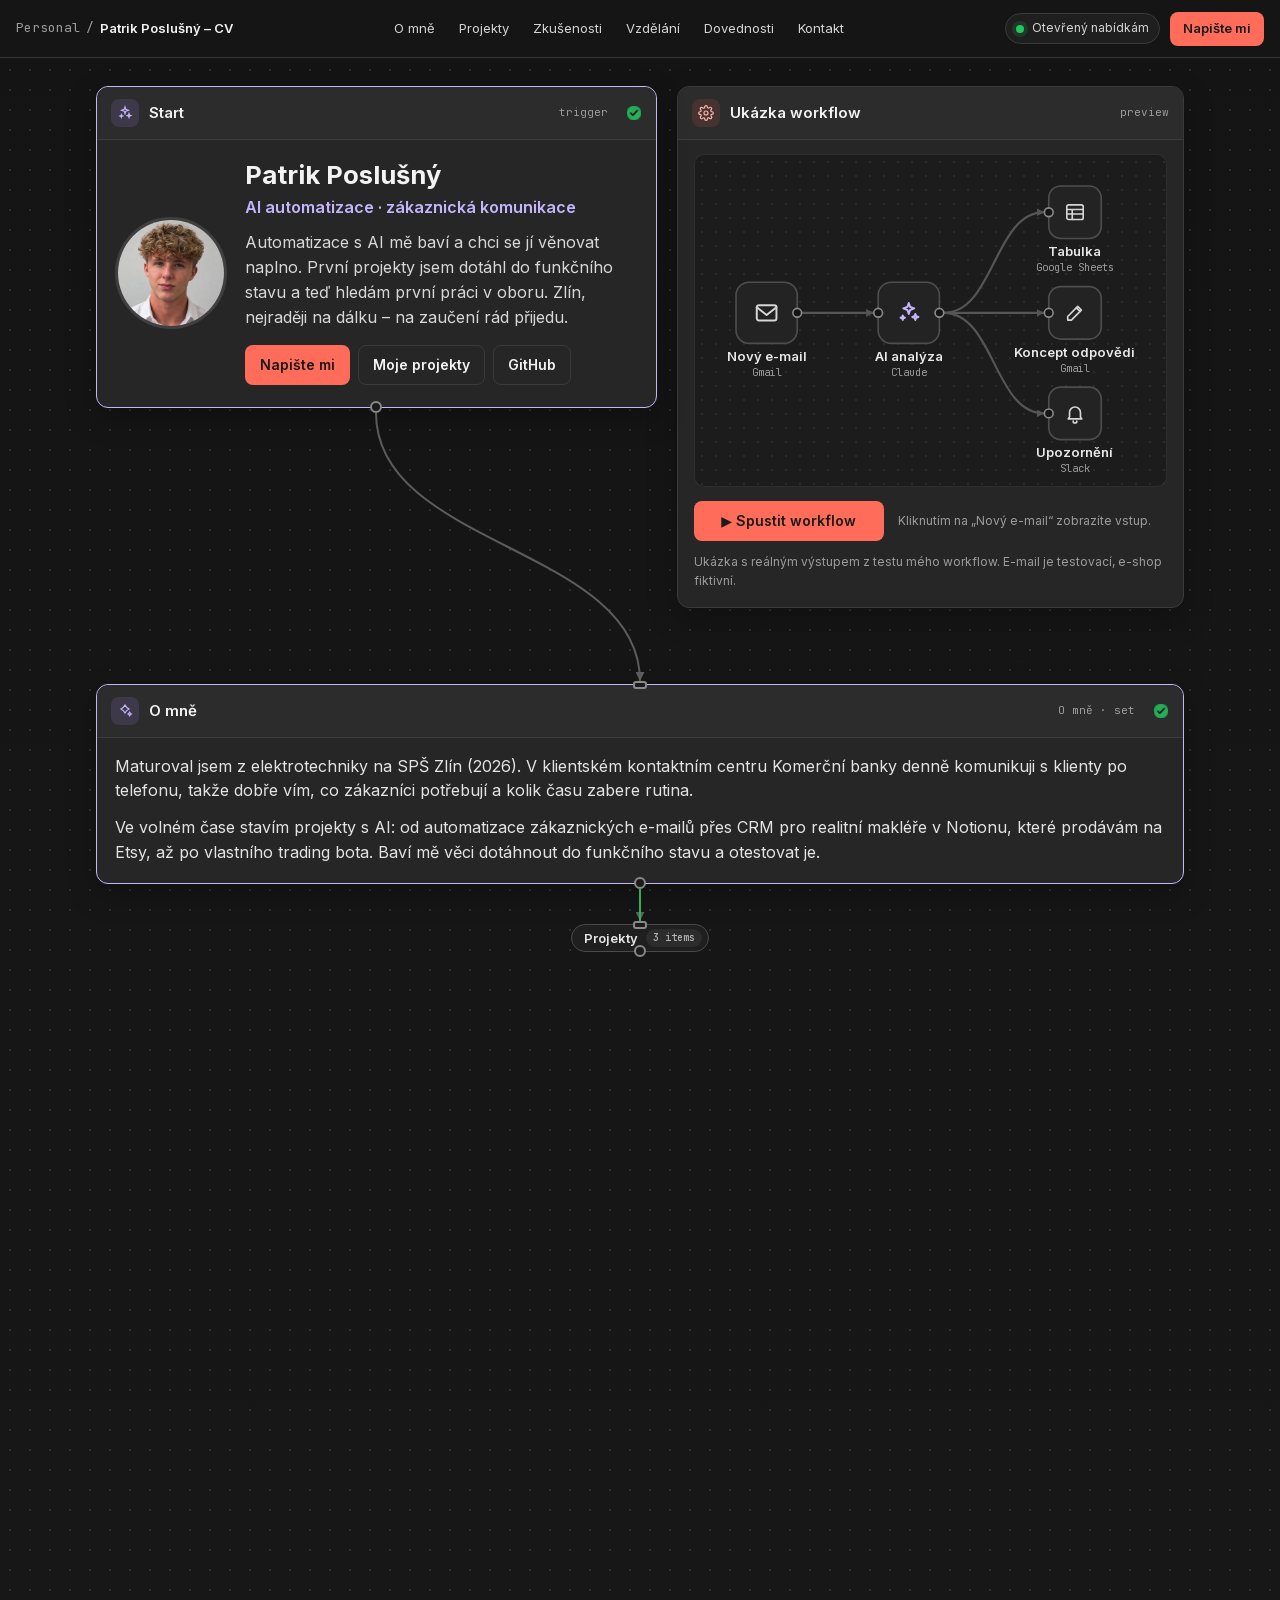
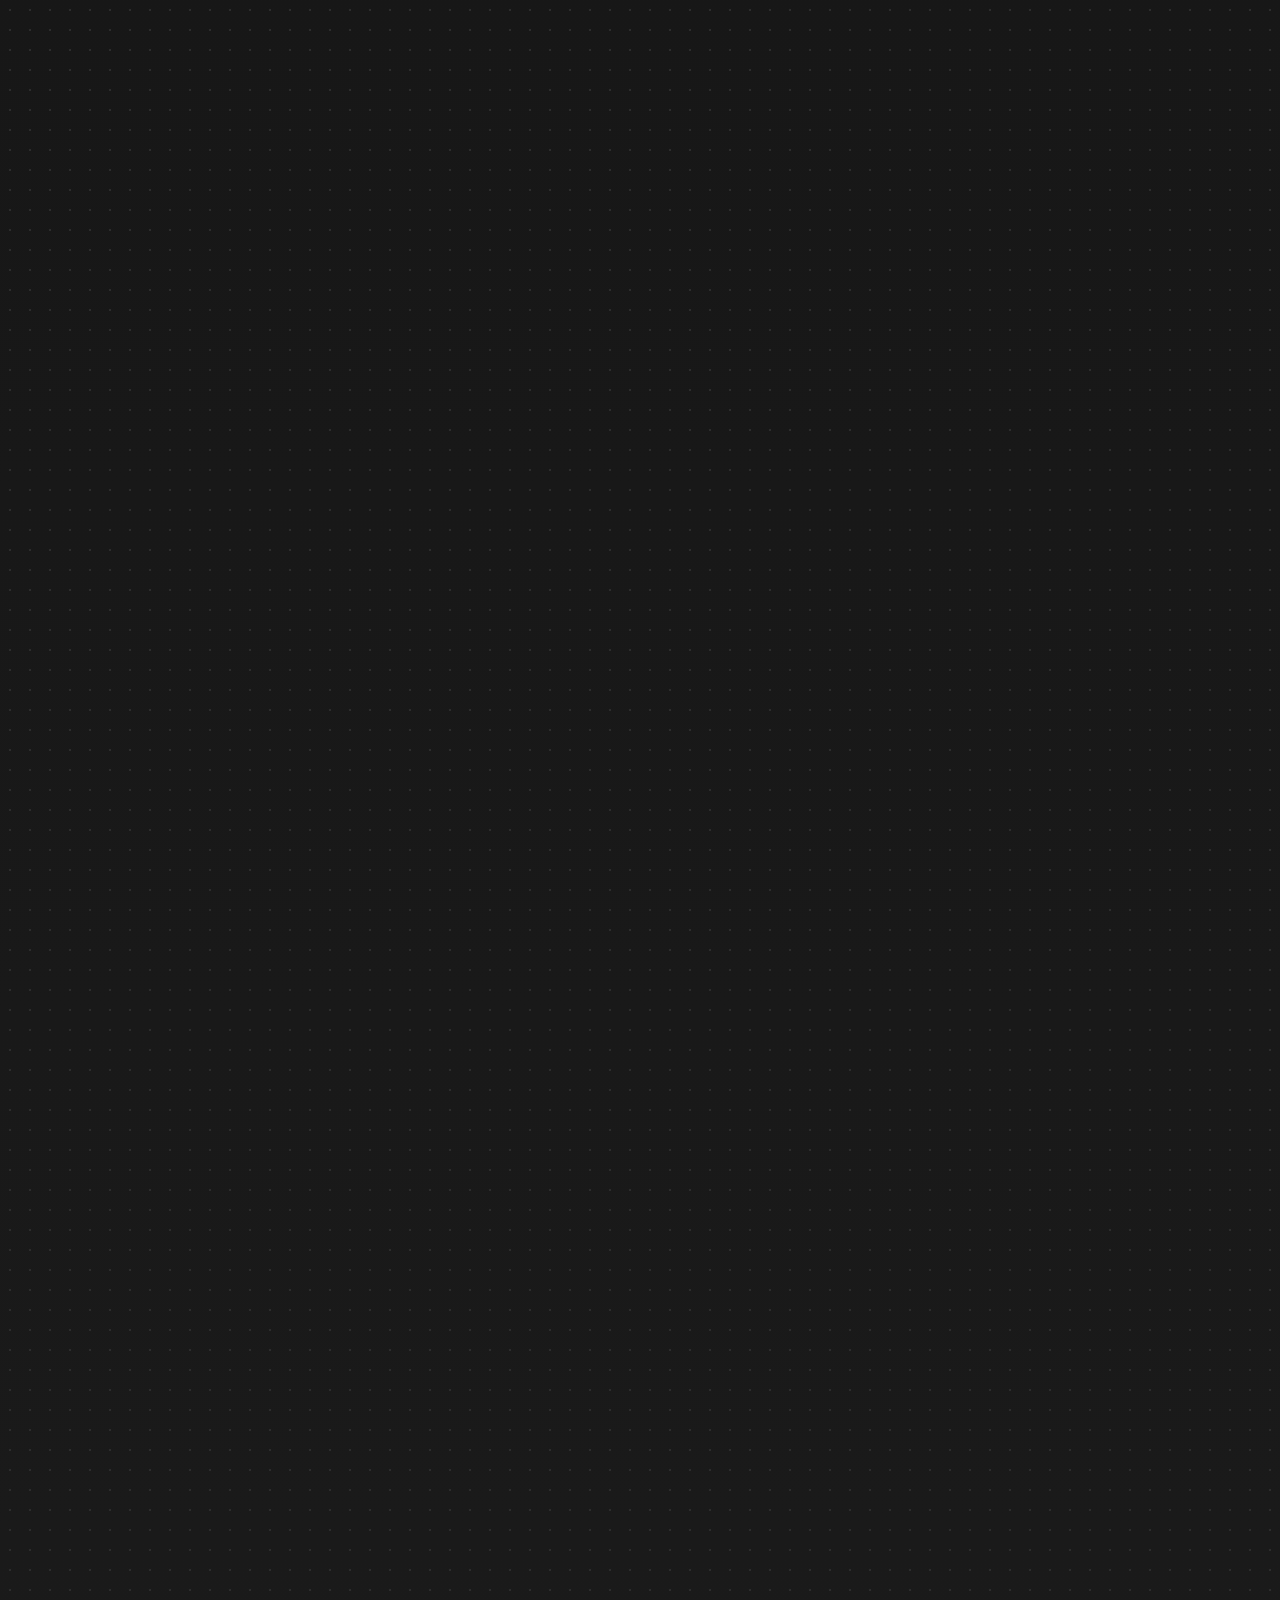
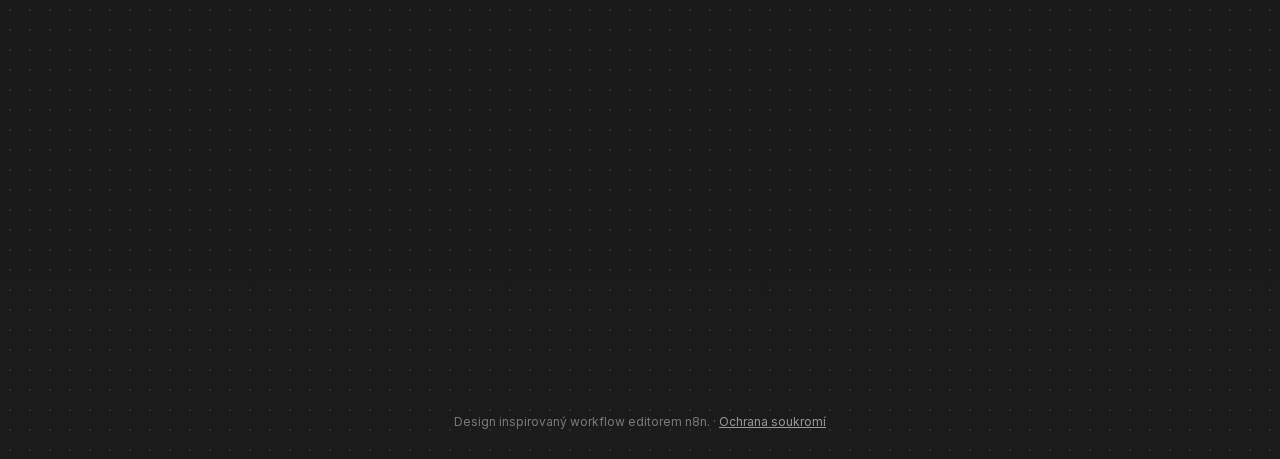
==== commit 6dbe18a6: "Cards and wires animate once, then stay visible Co-Authored-By: Claude Opus 5.5 <noreply@anthropic.c" ====
--- a/index.html
+++ b/index.html
@@ -322,7 +322,7 @@
                 <li>Slack</li>
               </ul>
               <p>
-                AI agent zařadí e-mail zákazníka, sám dohledá objednávku v systému e-shopu a připraví odpověď v jeho jazyce. Odeslání vždy schvaluje člověk.
+                Automatizace pro e-shop, který prodává po celé Evropě a dostává e-maily v mnoha jazycích. AI každý e-mail zařadí (jazyk, kategorie, číslo objednávky, nálada, urgentnost), zapíše ho do přehledové tabulky, připraví koncept odpovědi v jazyce zákazníka a u urgentních reklamací pošle upozornění do Slacku.
               </p>
               <button class="btn btn-accent btn-sm" type="button" data-ndv-open="p-email" aria-haspopup="dialog">Otevřít</button>
             </div>
@@ -348,7 +348,7 @@
                 <li>Etsy</li>
               </ul>
               <p>
-                Digitální produkt, který jsem s AI nástroji sám navrhl, postavil a uvedl na trh. Je živý na Etsy, má první prodej a 5★ recenzi.
+                Sólo projekt, ve kterém jsem s pomocí AI nástrojů navrhl, postavil a uvedl na trh kompletní digitální produkt: od systému v Notionu přes branding a video až po e-shop a marketing. Produkt je živý na Etsy, má první prodej a 5★ recenzi.
               </p>
               <button class="btn btn-accent btn-sm" type="button" data-ndv-open="p-deskdeed" aria-haspopup="dialog">Otevřít</button>
             </div>
@@ -375,7 +375,7 @@
                 <li>DigitalOcean</li>
               </ul>
               <p>
-                Systém, který sbírá data z blockchainu a nepřetržitě testuje obchodní strategie. Kód psal AI agent Claude Code, já projekt vedl, testoval a nasazoval.
+                Systém, který sbírá živá data z blockchainu, analyzuje je a testuje obchodní strategie na realistických nákladech. Teď běží nepřetržitě na cloudovém serveru a nejlepší strategii testuje v ostrém provozu s virtuálními penězi. Kód generoval AI agent Claude Code; já jsem projekt vedl, určoval cíle a pravidla, kontroloval výstupy, testoval a nasazoval.
               </p>
               <button class="btn btn-accent btn-sm" type="button" data-ndv-open="p-bot" aria-haspopup="dialog">Otevřít</button>
             </div>
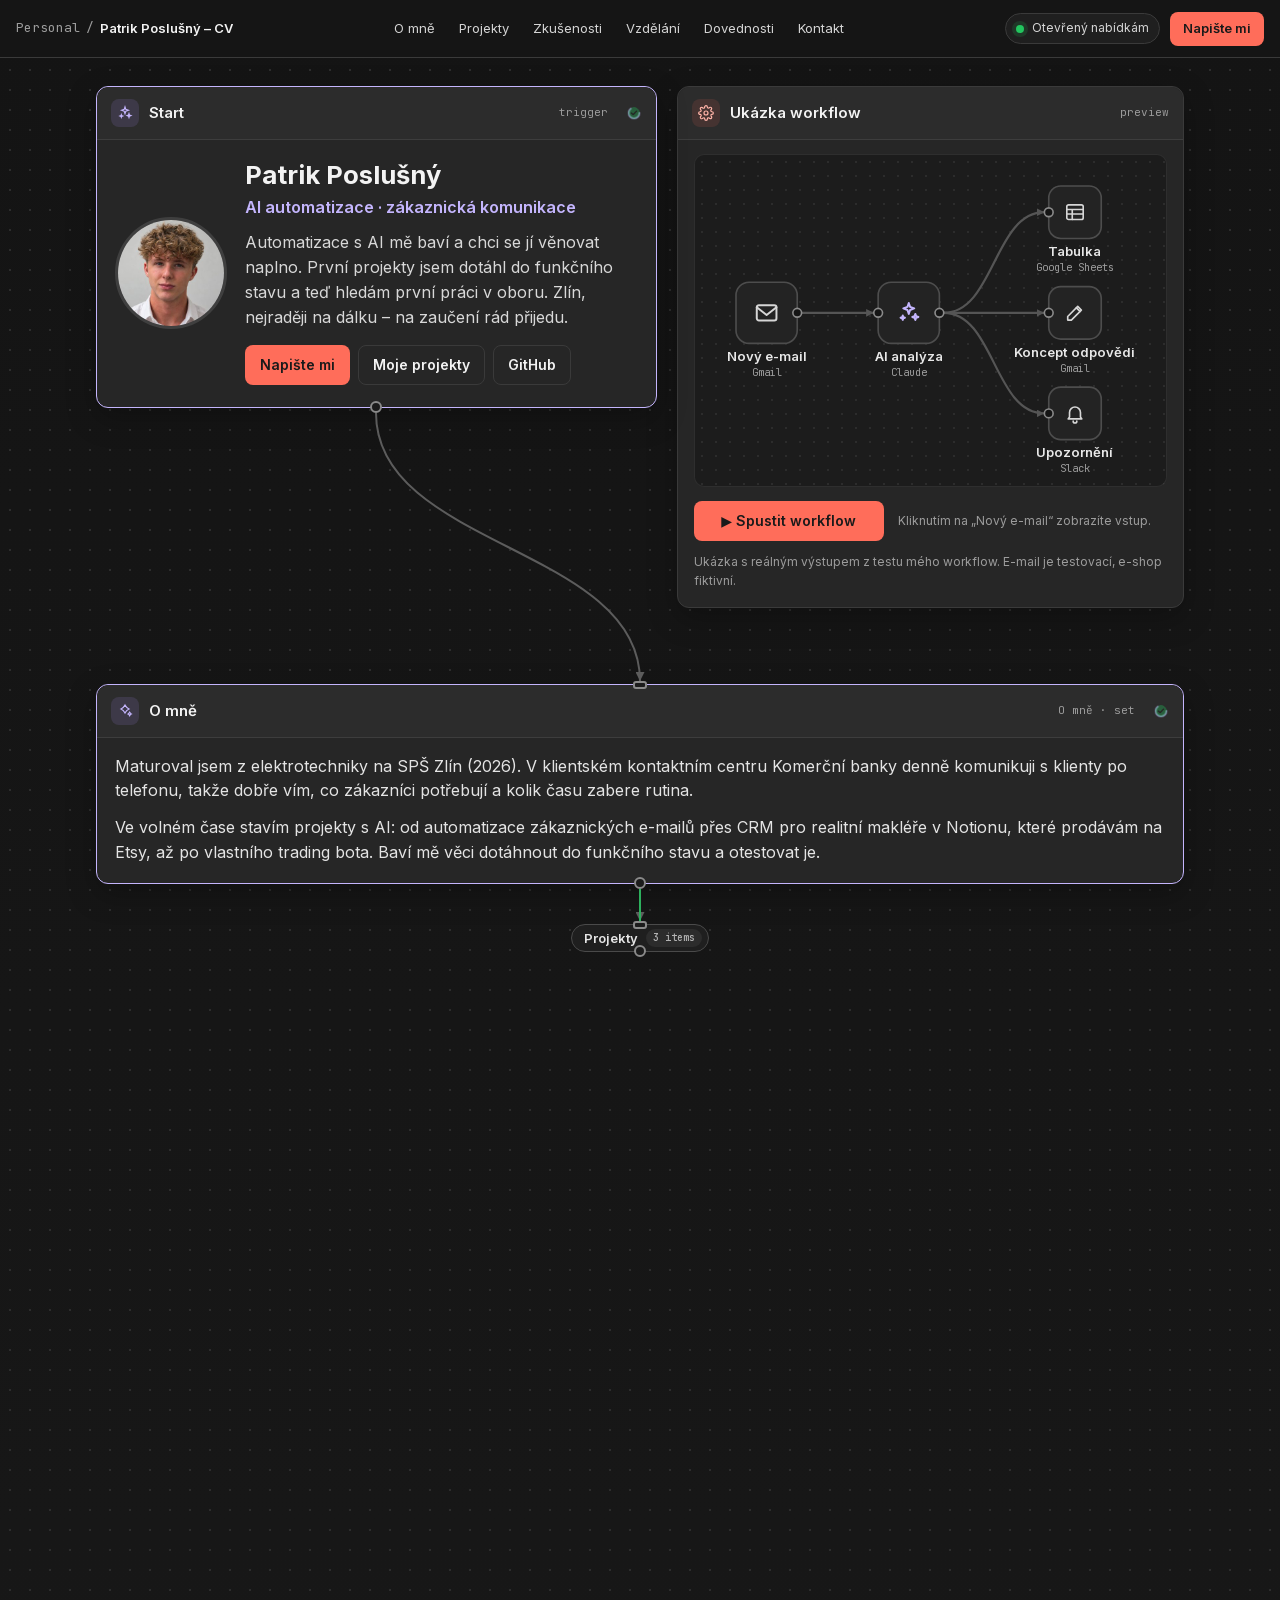
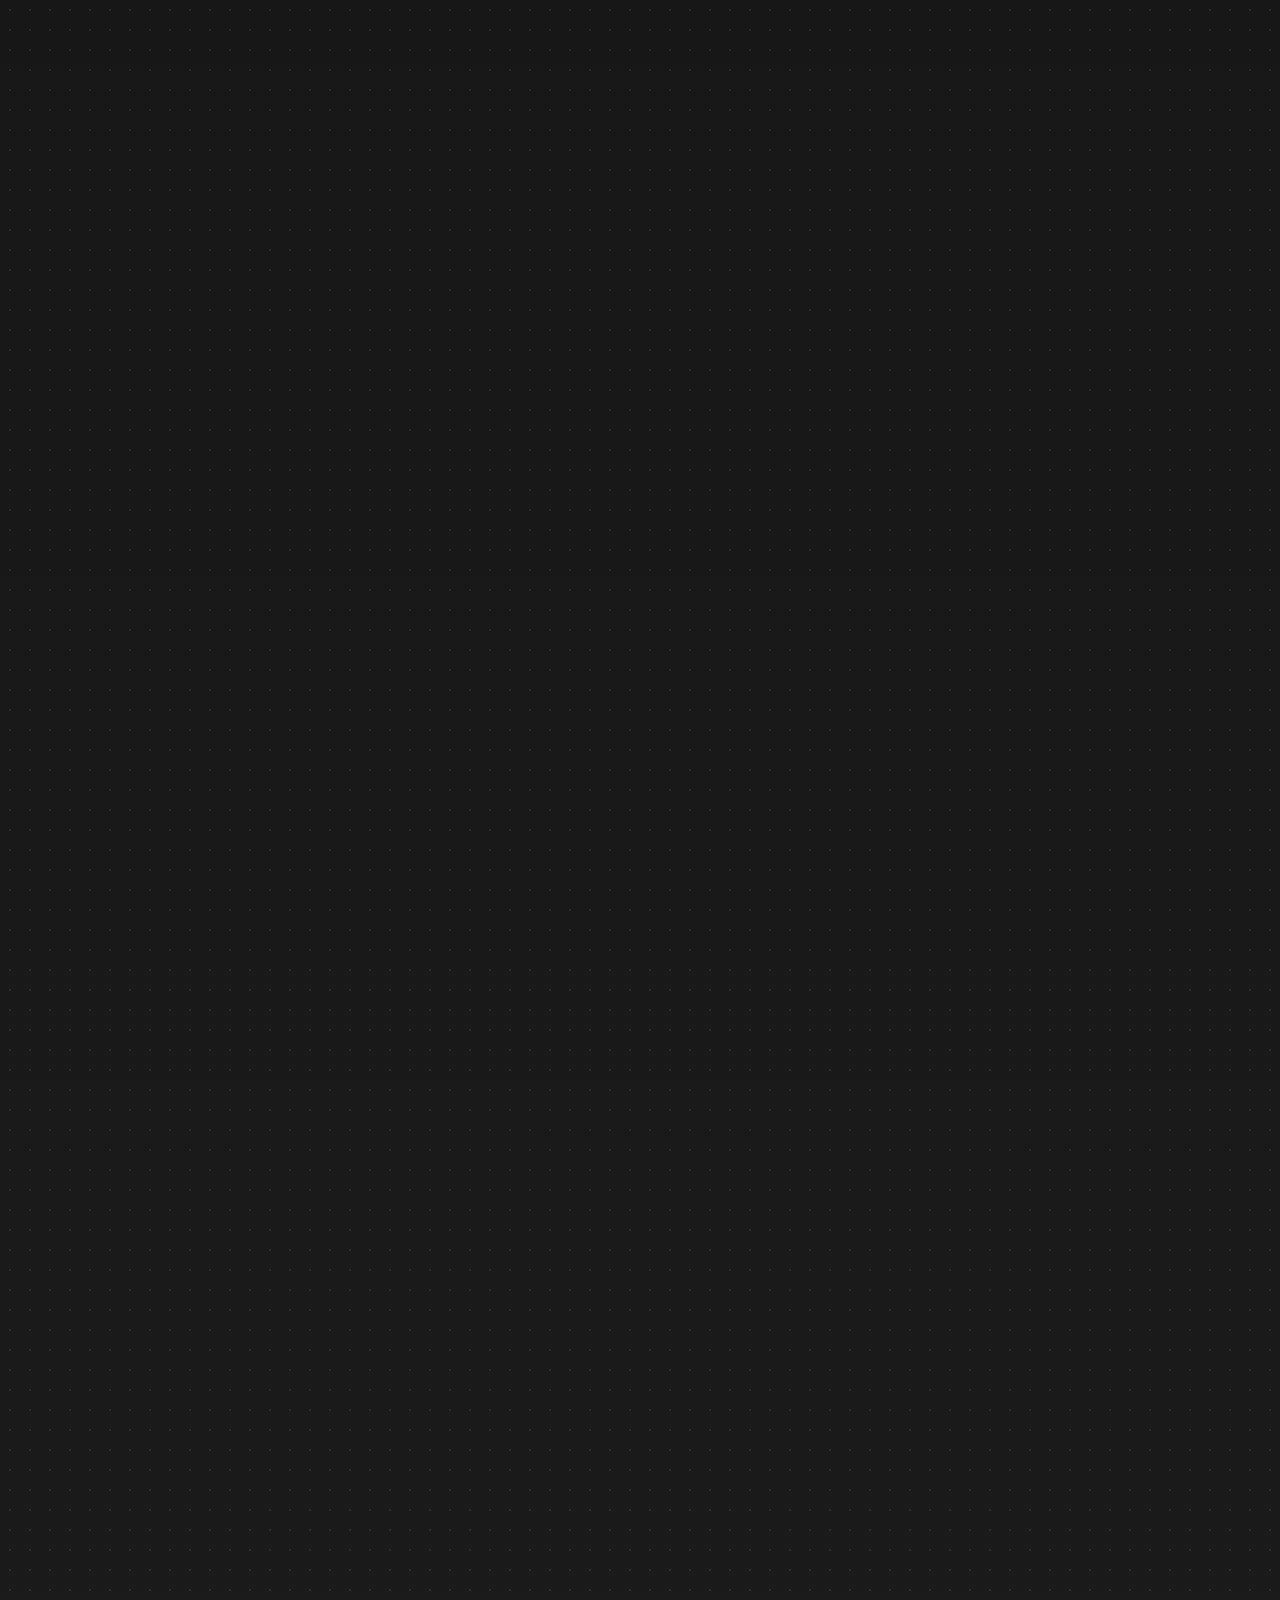
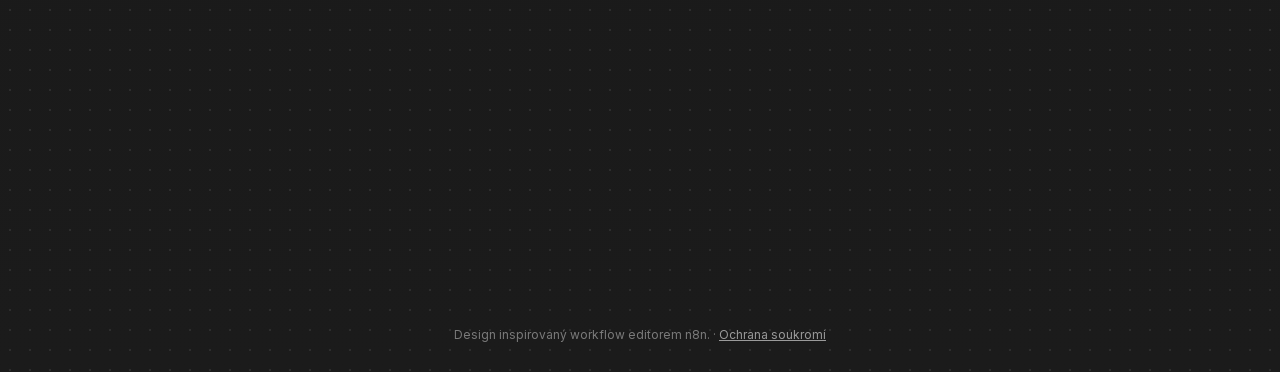
==== commit 69d2ec21: "Restore AI agent project texts reverted by previous commit Co-Authored-By: Claude Opus 5.5 <noreply@" ====
--- a/index.html
+++ b/index.html
@@ -322,7 +322,7 @@
                 <li>Slack</li>
               </ul>
               <p>
-                Automatizace pro e-shop, který prodává po celé Evropě a dostává e-maily v mnoha jazycích. AI každý e-mail zařadí (jazyk, kategorie, číslo objednávky, nálada, urgentnost), zapíše ho do přehledové tabulky, připraví koncept odpovědi v jazyce zákazníka a u urgentních reklamací pošle upozornění do Slacku.
+                AI agent zařadí e-mail zákazníka, sám dohledá objednávku v systému e-shopu a připraví odpověď v jeho jazyce. Odeslání vždy schvaluje člověk.
               </p>
               <button class="btn btn-accent btn-sm" type="button" data-ndv-open="p-email" aria-haspopup="dialog">Otevřít</button>
             </div>
@@ -348,7 +348,7 @@
                 <li>Etsy</li>
               </ul>
               <p>
-                Sólo projekt, ve kterém jsem s pomocí AI nástrojů navrhl, postavil a uvedl na trh kompletní digitální produkt: od systému v Notionu přes branding a video až po e-shop a marketing. Produkt je živý na Etsy, má první prodej a 5★ recenzi.
+                Digitální produkt, který jsem s AI nástroji sám navrhl, postavil a uvedl na trh. Je živý na Etsy, má první prodej a 5★ recenzi.
               </p>
               <button class="btn btn-accent btn-sm" type="button" data-ndv-open="p-deskdeed" aria-haspopup="dialog">Otevřít</button>
             </div>
@@ -375,7 +375,7 @@
                 <li>DigitalOcean</li>
               </ul>
               <p>
-                Systém, který sbírá živá data z blockchainu, analyzuje je a testuje obchodní strategie na realistických nákladech. Teď běží nepřetržitě na cloudovém serveru a nejlepší strategii testuje v ostrém provozu s virtuálními penězi. Kód generoval AI agent Claude Code; já jsem projekt vedl, určoval cíle a pravidla, kontroloval výstupy, testoval a nasazoval.
+                Systém, který sbírá data z blockchainu a nepřetržitě testuje obchodní strategie. Kód psal AI agent Claude Code, já projekt vedl, testoval a nasazoval.
               </p>
               <button class="btn btn-accent btn-sm" type="button" data-ndv-open="p-bot" aria-haspopup="dialog">Otevřít</button>
             </div>
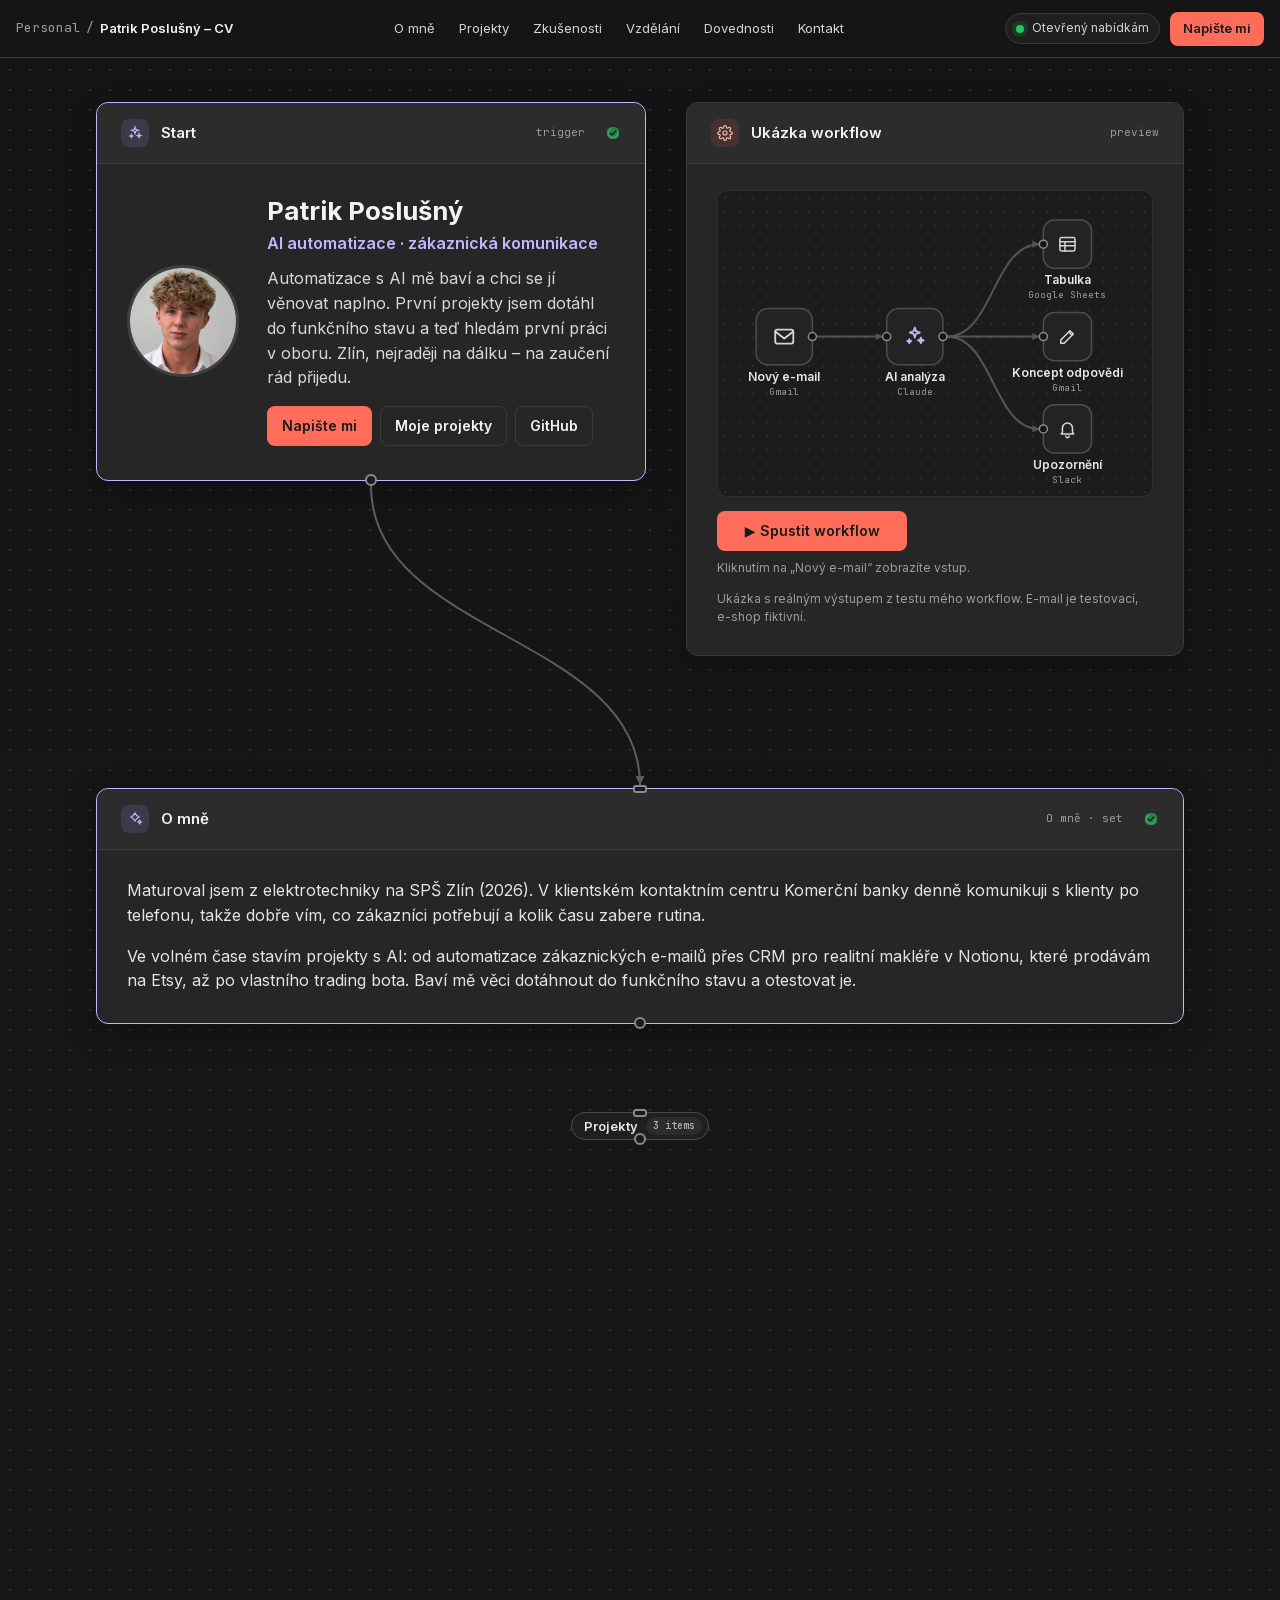
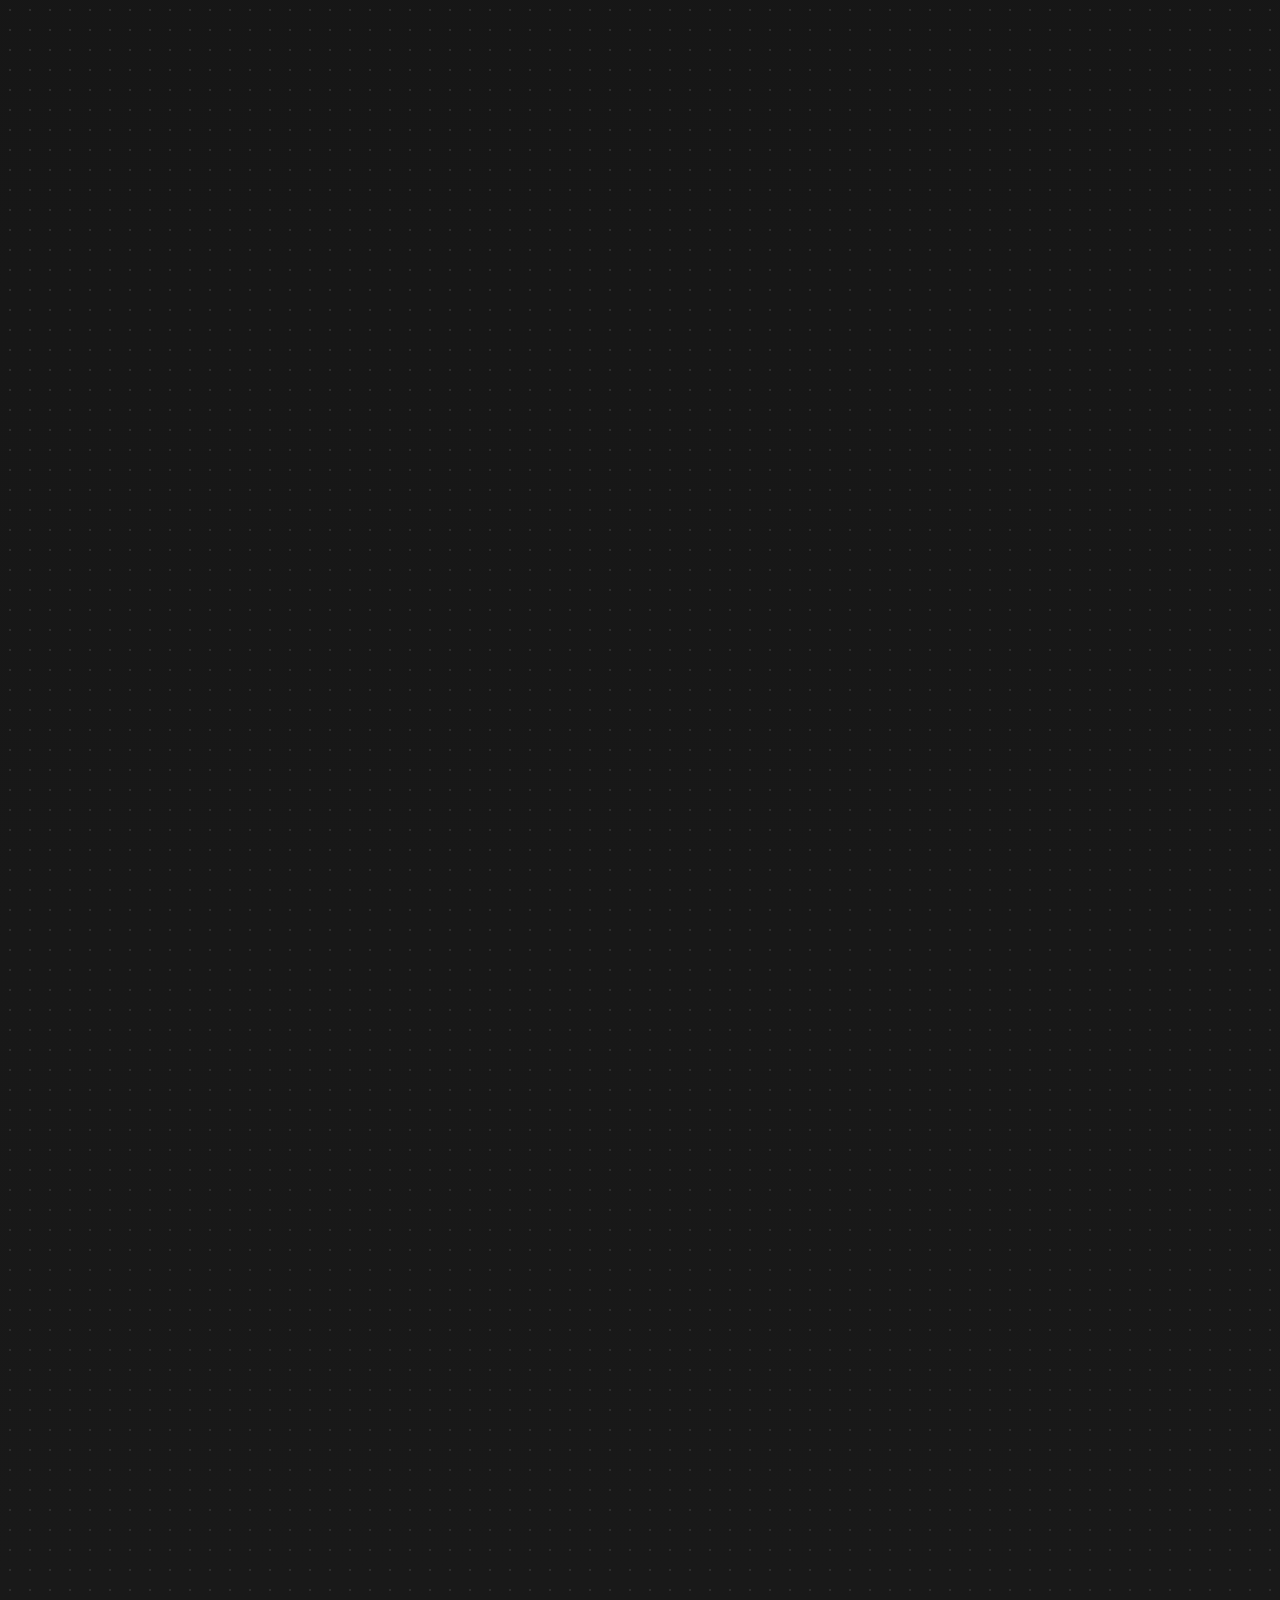
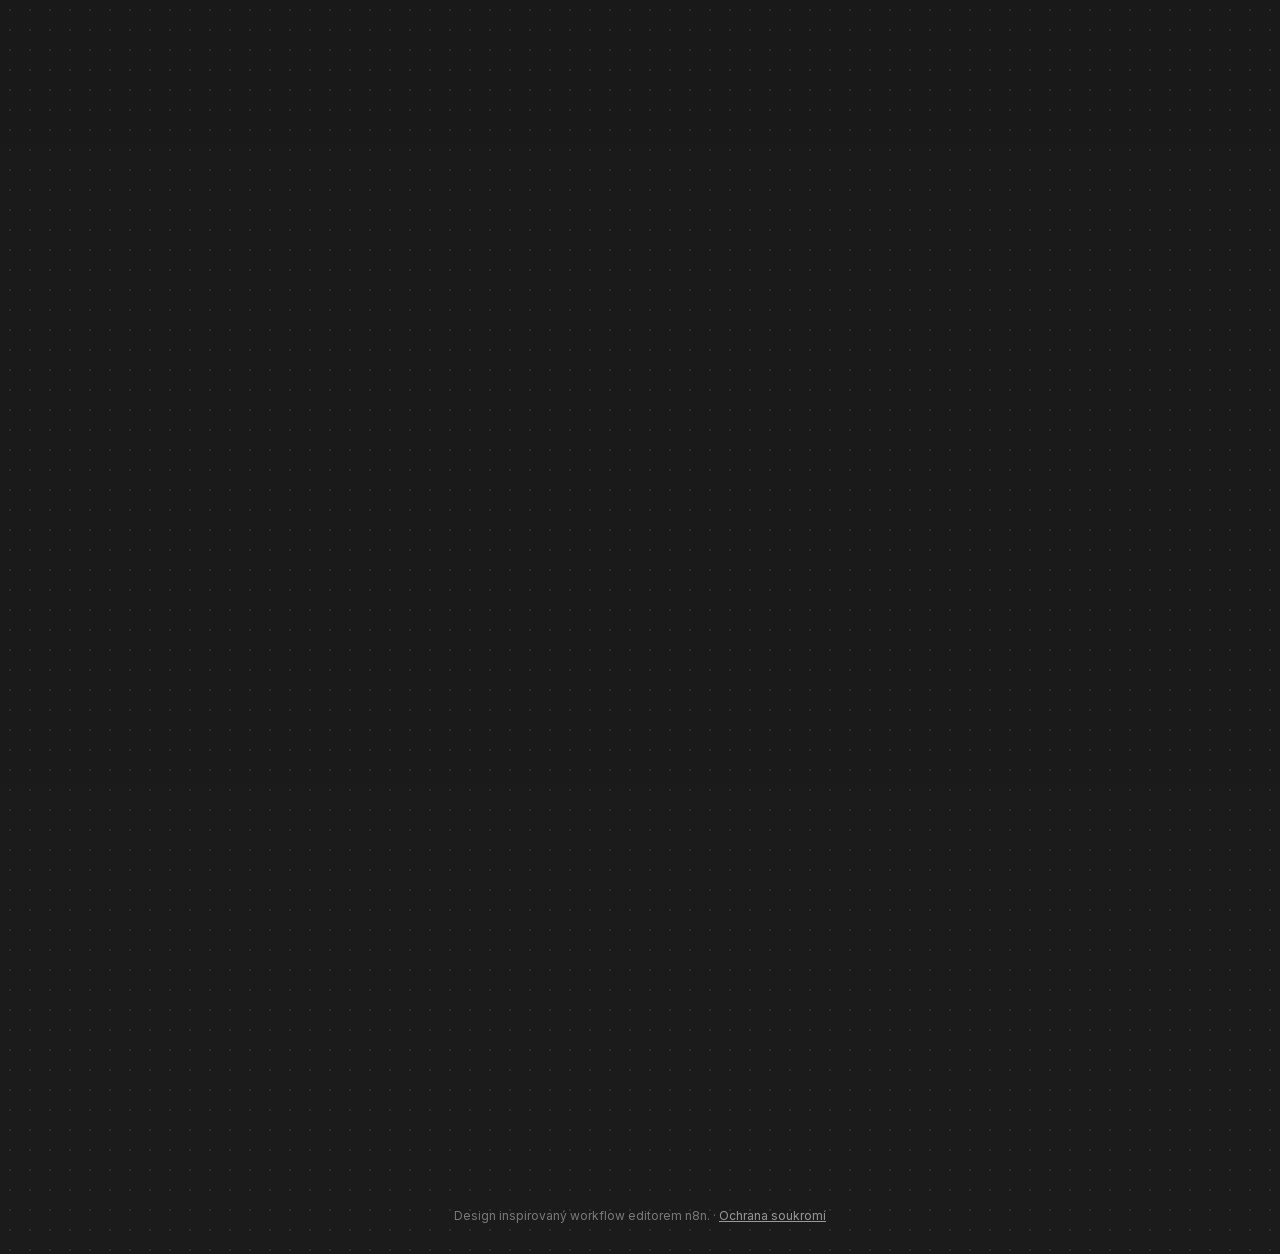
==== commit fe5f29d4: "More spacing in and between cards, wires draw visibly in sequence Co-Authored-By: Claude Opus 5.5 <n" ====
--- a/index.html
+++ b/index.html
@@ -29,7 +29,7 @@
     <link rel="preload" href="assets/fonts/inter-latin.woff2" as="font" type="font/woff2" crossorigin />
     <link rel="preload" href="assets/fonts/inter-latin-ext.woff2" as="font" type="font/woff2" crossorigin />
     <link rel="stylesheet" href="fonts.css?v=1" />
-    <link rel="stylesheet" href="styles.css?v=11" />
+    <link rel="stylesheet" href="styles.css?v=13" />
     <script>document.documentElement.classList.add("js");</script>
   </head>
   <body>
@@ -775,6 +775,6 @@
 
     <div class="toast" id="toast" role="status" aria-live="polite"></div>
 
-    <script src="script.js?v=13"></script>
+    <script src="script.js?v=14"></script>
   </body>
 </html>
--- a/styles.css
+++ b/styles.css
@@ -19,6 +19,8 @@
   --topbar: 58px;
   --font: "Inter", system-ui, sans-serif;
   --ease: cubic-bezier(0.2, 0.8, 0.2, 1);
+  /* rovnoměrné vykreslení čar, ať je vidět, jak se protahují */
+  --draw: cubic-bezier(0.45, 0.05, 0.35, 1);
   --mono: "JetBrains Mono", ui-monospace, monospace;
 }
 
@@ -275,14 +277,14 @@
 .canvas {
   max-width: 1120px;
   margin: 0 auto;
-  padding: 28px 16px 8px;
+  padding: 44px 16px 8px;
   min-width: 0;
 }
 
 .hero {
   display: grid;
   grid-template-columns: minmax(0, 1.05fr) minmax(0, 0.95fr);
-  gap: 20px;
+  gap: 40px;
   align-items: start;
   min-width: 0;
 }
@@ -297,8 +299,8 @@
 .node-head {
   display: flex;
   align-items: center;
-  gap: 10px;
-  padding: 12px 14px;
+  gap: 12px;
+  padding: 16px 24px;
   border-bottom: 1px solid var(--border-soft);
   background: var(--node-2);
   border-radius: var(--radius) var(--radius) 0 0;
@@ -355,14 +357,14 @@
 }
 
 .node-body {
-  padding: 16px 18px 18px;
+  padding: 28px 30px 30px;
 }
 
 .hero-body {
   display: grid;
   grid-template-columns: auto 1fr;
-  gap: 18px;
-  padding: 20px 18px 22px;
+  gap: 28px;
+  padding: 32px 30px 34px;
   align-items: center;
 }
 
@@ -400,7 +402,7 @@
 .project-grid {
   display: grid;
   grid-template-columns: repeat(3, minmax(0, 1fr));
-  gap: 16px;
+  gap: 36px;
   align-items: stretch;
 }
 
@@ -414,10 +416,15 @@
   font-size: 14px;
 }
 
+.project-node > .node-head {
+  padding-left: 20px;
+  padding-right: 20px;
+}
+
 .project-node .node-body {
   display: flex;
   flex-direction: column;
-  gap: 12px;
+  gap: 20px;
   flex: 1;
 }
 
@@ -534,7 +541,7 @@
 /* ---------- Mini-ukázka workflow v hero ---------- */
 
 .demo {
-  padding: 14px 16px 16px;
+  padding: 26px 30px 28px;
 }
 
 .demo-stage {
@@ -978,19 +985,19 @@
 }
 
 .section {
-  margin-top: 76px;
+  margin-top: 132px;
 }
 
 .projects-section {
-  margin-top: 132px;
+  margin-top: 184px;
 }
 
 #zkusenosti {
-  margin-top: 104px;
+  margin-top: 156px;
 }
 
 .prose p {
-  margin: 0 0 12px;
+  margin: 0 0 16px;
   color: #e4e4e4;
 }
 
@@ -1042,7 +1049,7 @@
   marker-end: url(#wire-arrow);
   stroke-dasharray: 1;
   stroke-dashoffset: 1;
-  transition: stroke 0.25s var(--ease), opacity 0.2s var(--ease), stroke-dashoffset 0.4s var(--ease);
+  transition: stroke 0.25s var(--ease), opacity 0.2s var(--ease), stroke-dashoffset 0.8s var(--draw);
 }
 
 .wire.is-shown {
@@ -1087,7 +1094,7 @@
 
 .wire-label.is-visible.is-shown {
   opacity: 1;
-  transition-delay: 0.25s;
+  transition-delay: 0.6s;
 }
 
 .wire-label rect {
@@ -1612,7 +1619,7 @@
   align-items: center;
   gap: 8px;
   width: max-content;
-  margin: -92px auto 66px;
+  margin: -96px auto 84px;
   padding: 4px 6px 4px 12px;
   border: 1px solid #4a4a4a;
   border-radius: 999px;
@@ -1646,7 +1653,7 @@
   stroke-width: 2;
   stroke-dasharray: 1;
   stroke-dashoffset: 1;
-  transition: stroke-dashoffset 0.4s var(--ease), opacity 0.2s var(--ease);
+  transition: stroke-dashoffset 0.8s var(--draw), opacity 0.2s var(--ease);
 }
 
 .wire-prog.is-drawn.is-shown {
@@ -1660,14 +1667,14 @@
 /* ---------- Zkušenosti a vzdělání: časová osa ---------- */
 
 .group-panel > .node-body {
-  padding: 34px 18px 30px;
+  padding: 56px 30px 52px;
 }
 
 .timeline {
   display: flex;
   flex-direction: column;
   align-items: center;
-  gap: 64px;
+  gap: 88px;
   margin: 0;
   padding: 0;
   list-style: none;
@@ -1718,9 +1725,9 @@
   display: grid;
   grid-template-columns: 48px minmax(0, 1fr) auto auto;
   align-items: center;
-  gap: 14px;
+  gap: 18px;
   width: 100%;
-  padding: 14px 16px;
+  padding: 18px 24px;
   border: 0;
   border-radius: 14px;
   background: transparent;
@@ -1808,8 +1815,8 @@
 
 .tl-more-body {
   display: grid;
-  gap: 12px;
-  margin: 0 16px 16px;
+  gap: 14px;
+  margin: 0 24px 22px;
   padding-top: 14px;
   border-top: 1px dashed #4a4a4a;
   opacity: 0;
@@ -2038,7 +2045,7 @@
 .skill-cats {
   display: grid;
   grid-template-columns: repeat(3, minmax(0, 1fr));
-  gap: 16px;
+  gap: 32px;
   align-items: start;
 }
 
@@ -2069,8 +2076,8 @@
 .skill-cat-head {
   display: flex;
   align-items: center;
-  gap: 10px;
-  padding: 12px 14px;
+  gap: 12px;
+  padding: 16px 20px;
   border-bottom: 1px solid var(--border-soft);
   background: linear-gradient(180deg, var(--cat-bg), transparent 140%);
 }
@@ -2104,7 +2111,7 @@
 
 .skill-rows {
   margin: 0;
-  padding: 6px;
+  padding: 12px 10px;
   list-style: none;
 }
 
@@ -2112,7 +2119,7 @@
   display: flex;
   align-items: center;
   gap: 10px;
-  padding: 8px 10px;
+  padding: 9px 12px;
   border-radius: 8px;
   color: #e5e5e5;
   font-size: 13.5px;
@@ -2389,11 +2396,11 @@
 @media (max-width: 900px) {
   .projects-section,
   #zkusenosti {
-    margin-top: 88px;
+    margin-top: 116px;
   }
 
   .project-grid {
-    gap: 40px;
+    gap: 60px;
   }
 
   /* Na mobilu vede hlavní linka levým okrajem, aby nekřížila ukázku a karty */
@@ -2436,7 +2443,15 @@
 
 @media (max-width: 760px) {
   .section {
-    margin-top: 64px;
+    margin-top: 100px;
+  }
+
+  .node-body {
+    padding: 22px 20px 24px;
+  }
+
+  .node-head {
+    padding: 14px 18px;
   }
 
   .ndv {
@@ -2465,7 +2480,7 @@
 
 @media (max-width: 900px) {
   .branch-title {
-    margin: -64px auto 38px;
+    margin: -76px auto 52px;
   }
 
   .branch-title > .handle {
@@ -2475,11 +2490,11 @@
 
 @media (max-width: 760px) {
   .group-panel > .node-body {
-    padding: 30px 12px 24px;
+    padding: 40px 16px 32px;
   }
 
   .timeline {
-    gap: 56px;
+    gap: 68px;
   }
 
   .tl-head {
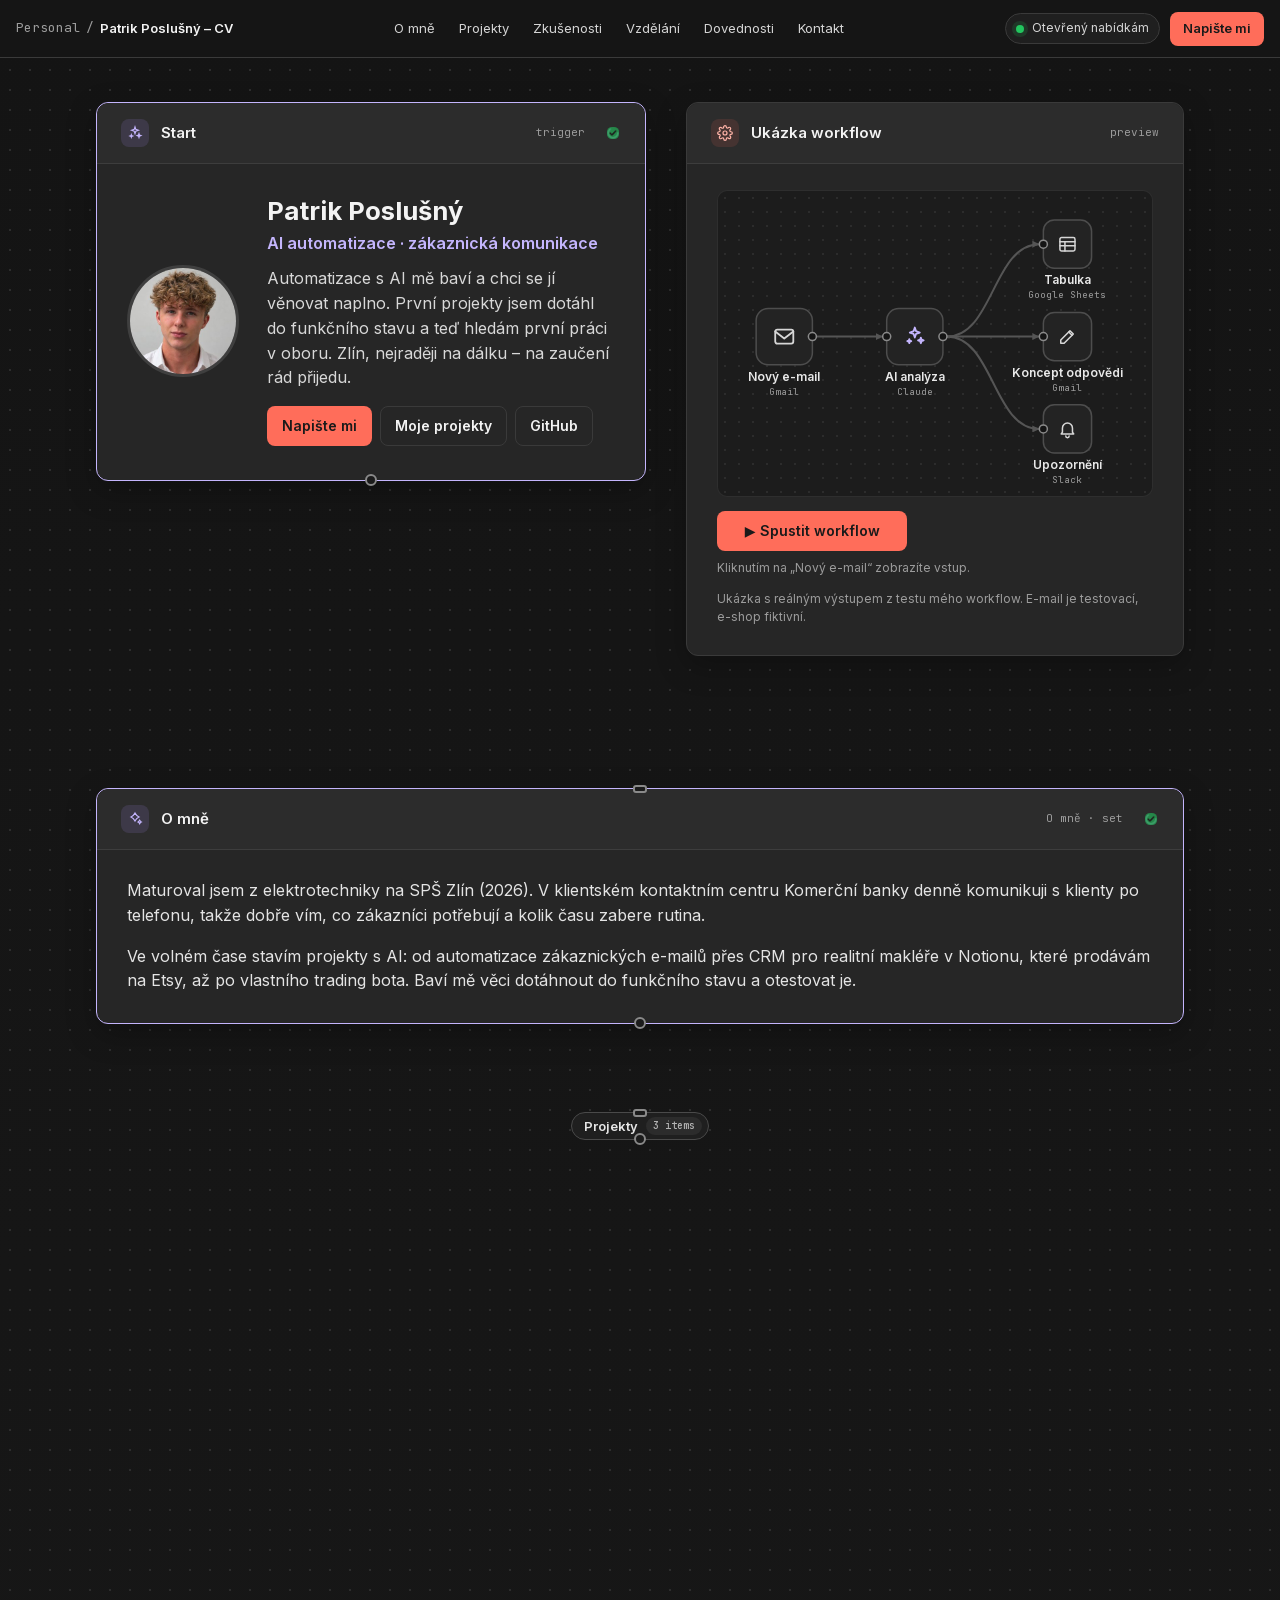
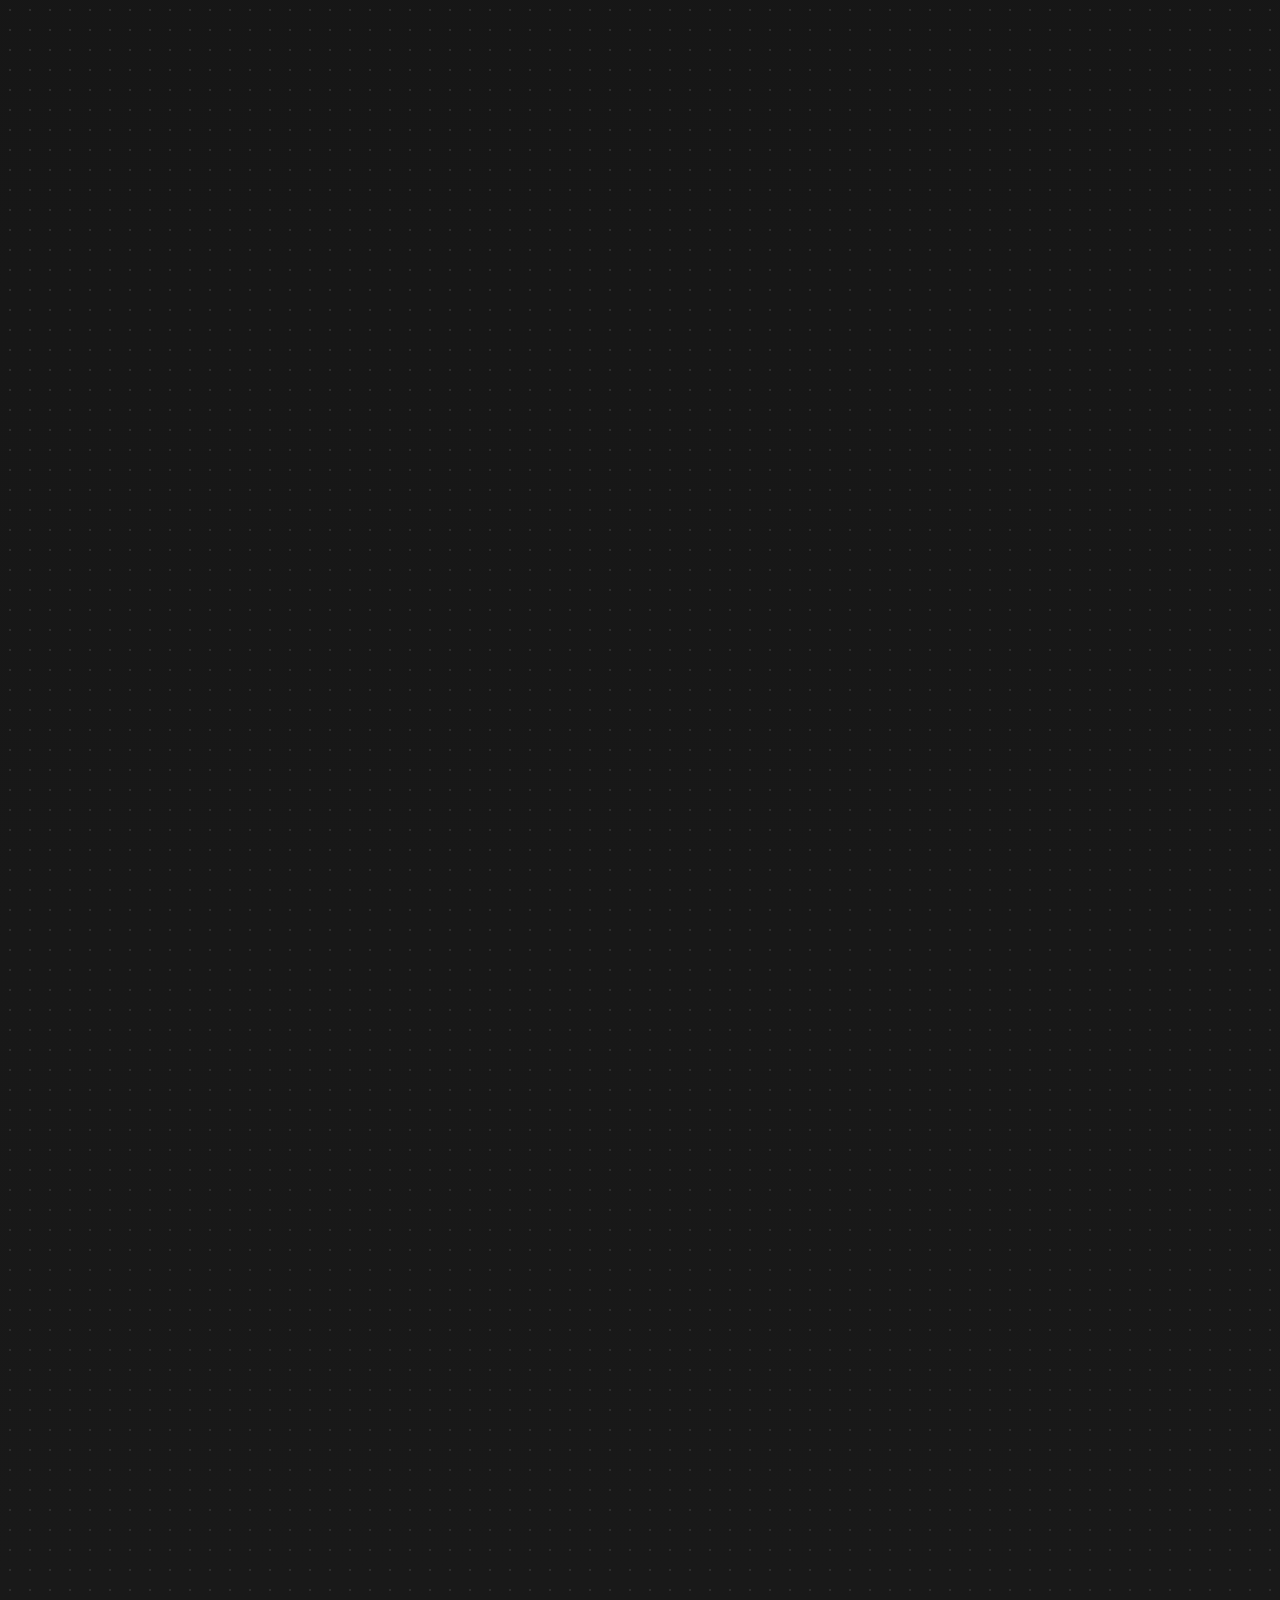
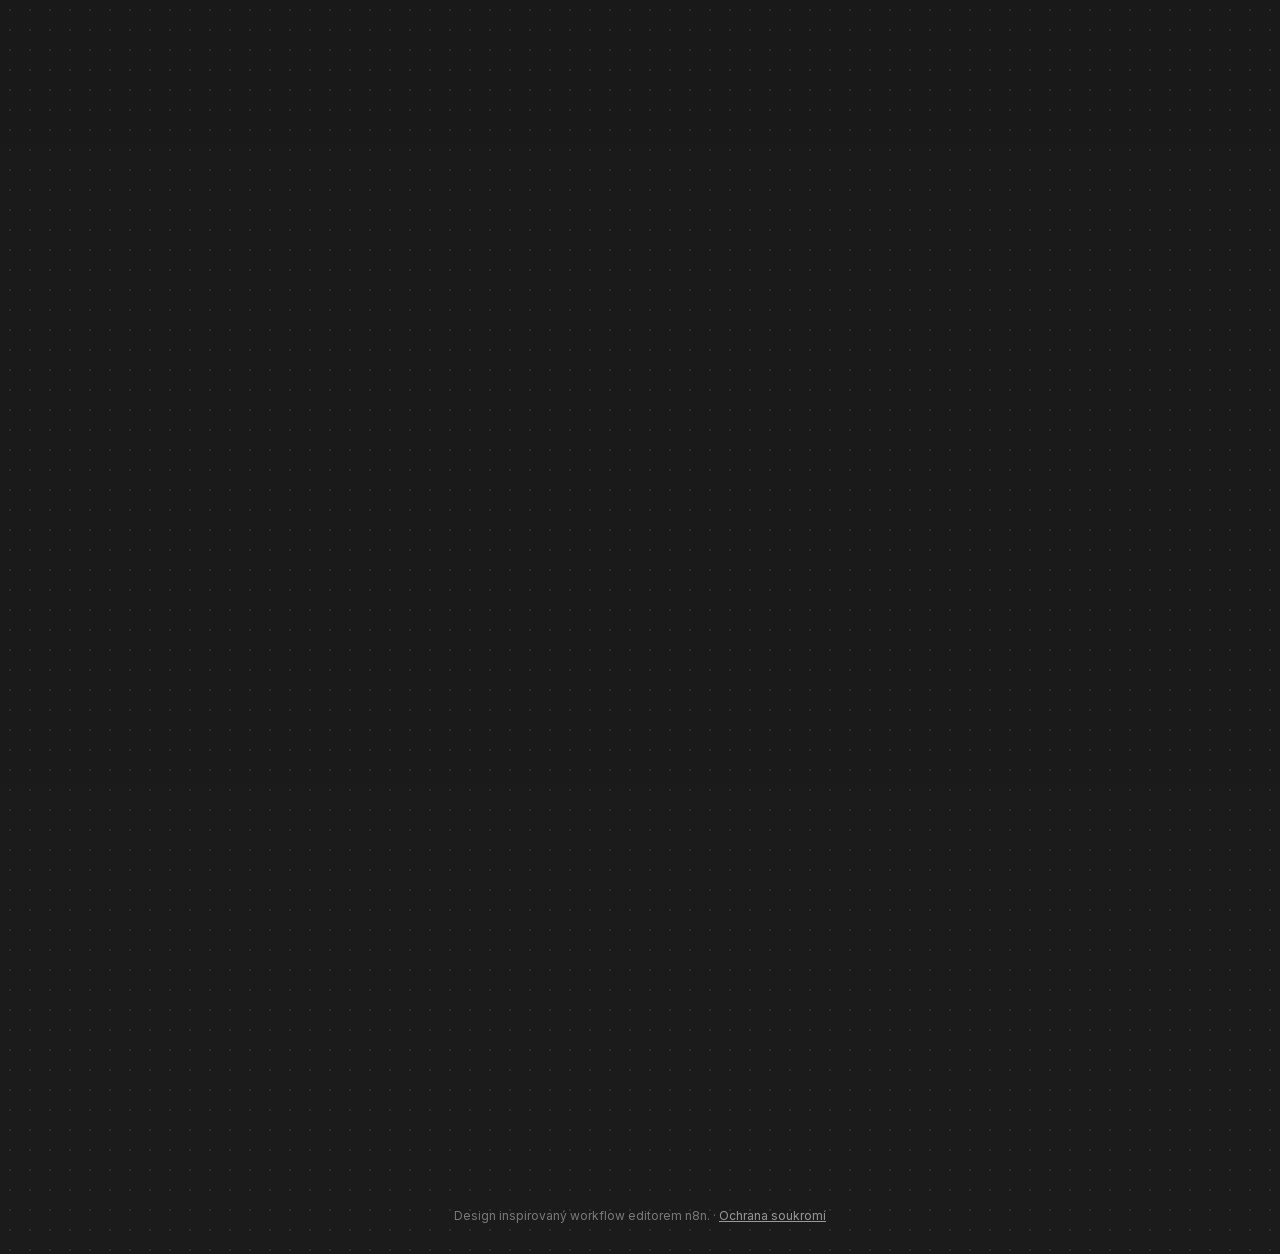
==== commit 79a1c0d4: "Wires redraw each time they come into view, in both directions Co-Authored-By: Claude Opus 5.5 <nore" ====
--- a/index.html
+++ b/index.html
@@ -29,7 +29,7 @@
     <link rel="preload" href="assets/fonts/inter-latin.woff2" as="font" type="font/woff2" crossorigin />
     <link rel="preload" href="assets/fonts/inter-latin-ext.woff2" as="font" type="font/woff2" crossorigin />
     <link rel="stylesheet" href="fonts.css?v=1" />
-    <link rel="stylesheet" href="styles.css?v=13" />
+    <link rel="stylesheet" href="styles.css?v=14" />
     <script>document.documentElement.classList.add("js");</script>
   </head>
   <body>
@@ -775,6 +775,6 @@
 
     <div class="toast" id="toast" role="status" aria-live="polite"></div>
 
-    <script src="script.js?v=14"></script>
+    <script src="script.js?v=15"></script>
   </body>
 </html>
--- a/styles.css
+++ b/styles.css
@@ -1087,6 +1087,11 @@
   marker-end: none;
 }
 
+/* čára mimo obrazovku se smaže okamžitě, aby se při návratu mohla nakreslit znovu */
+svg.wires .no-anim {
+  transition: none !important;
+}
+
 .wire-label {
   opacity: 0;
   transition: opacity 0.25s var(--ease);
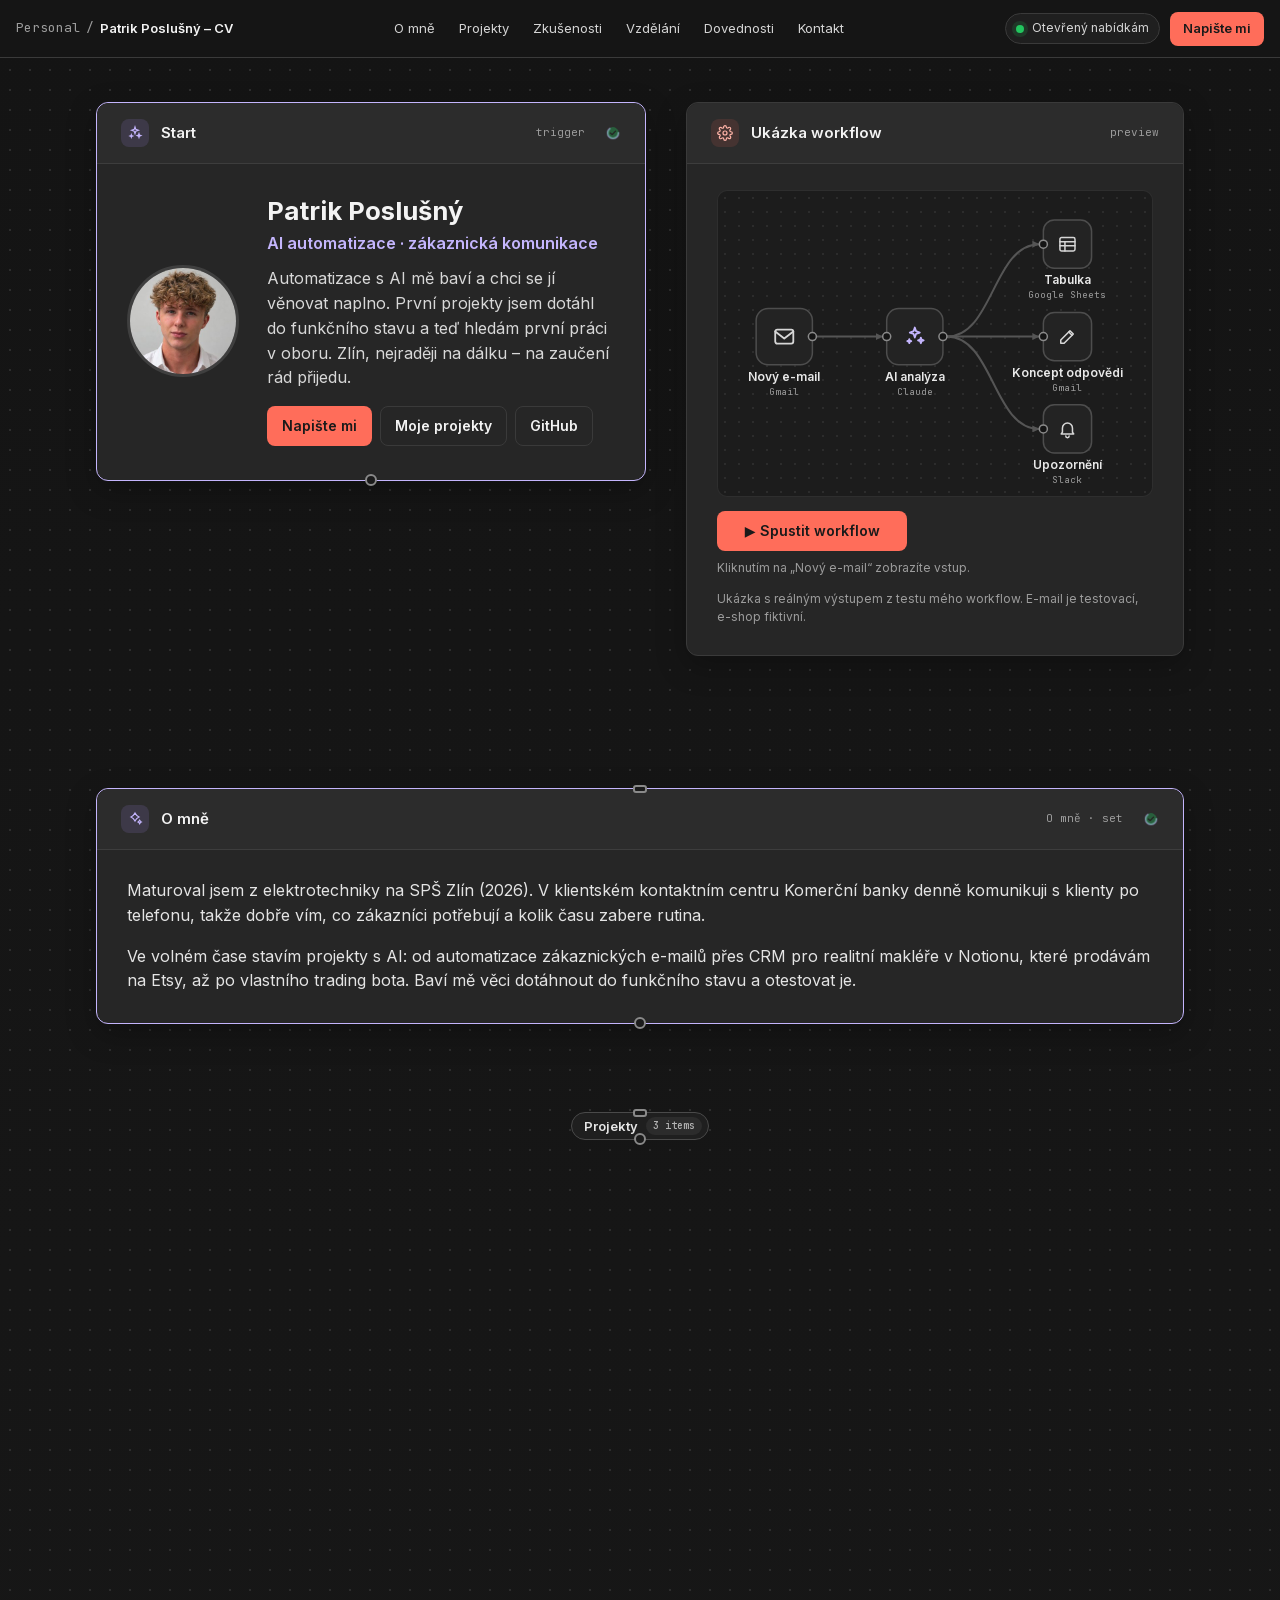
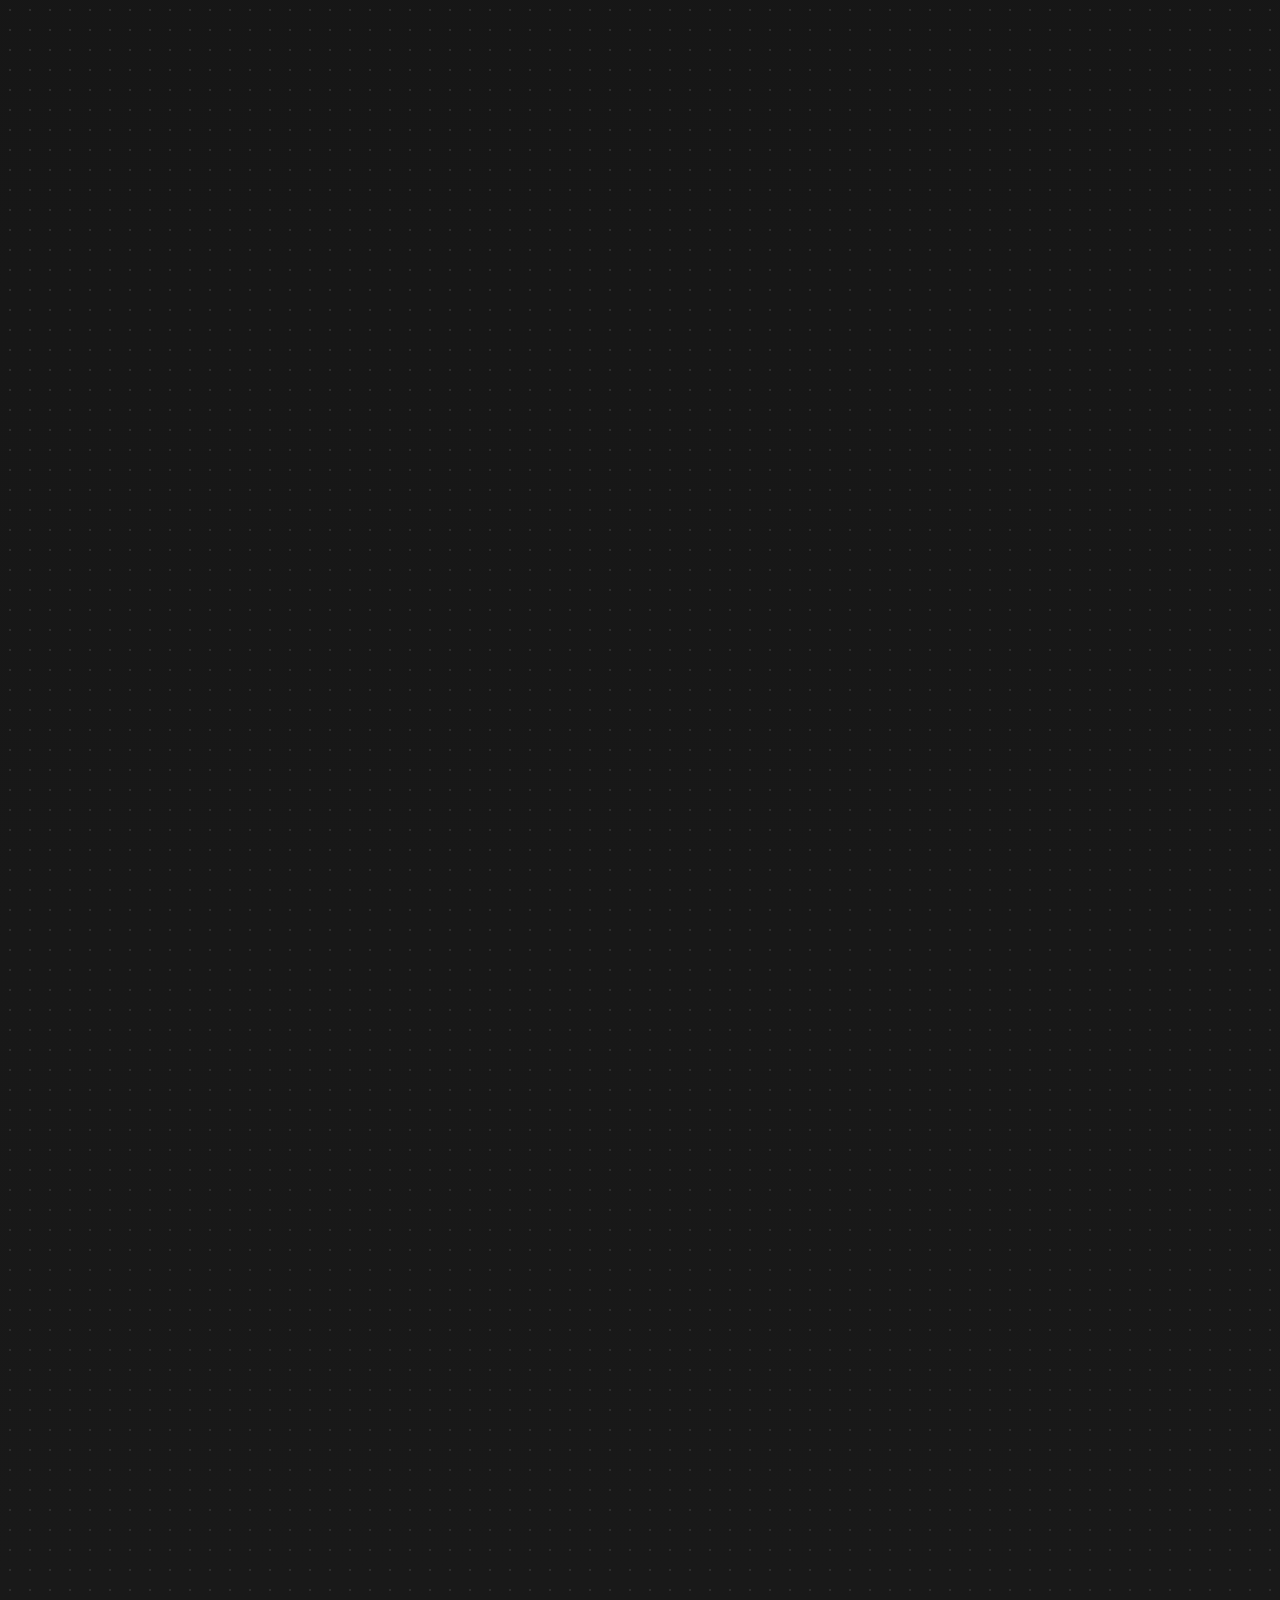
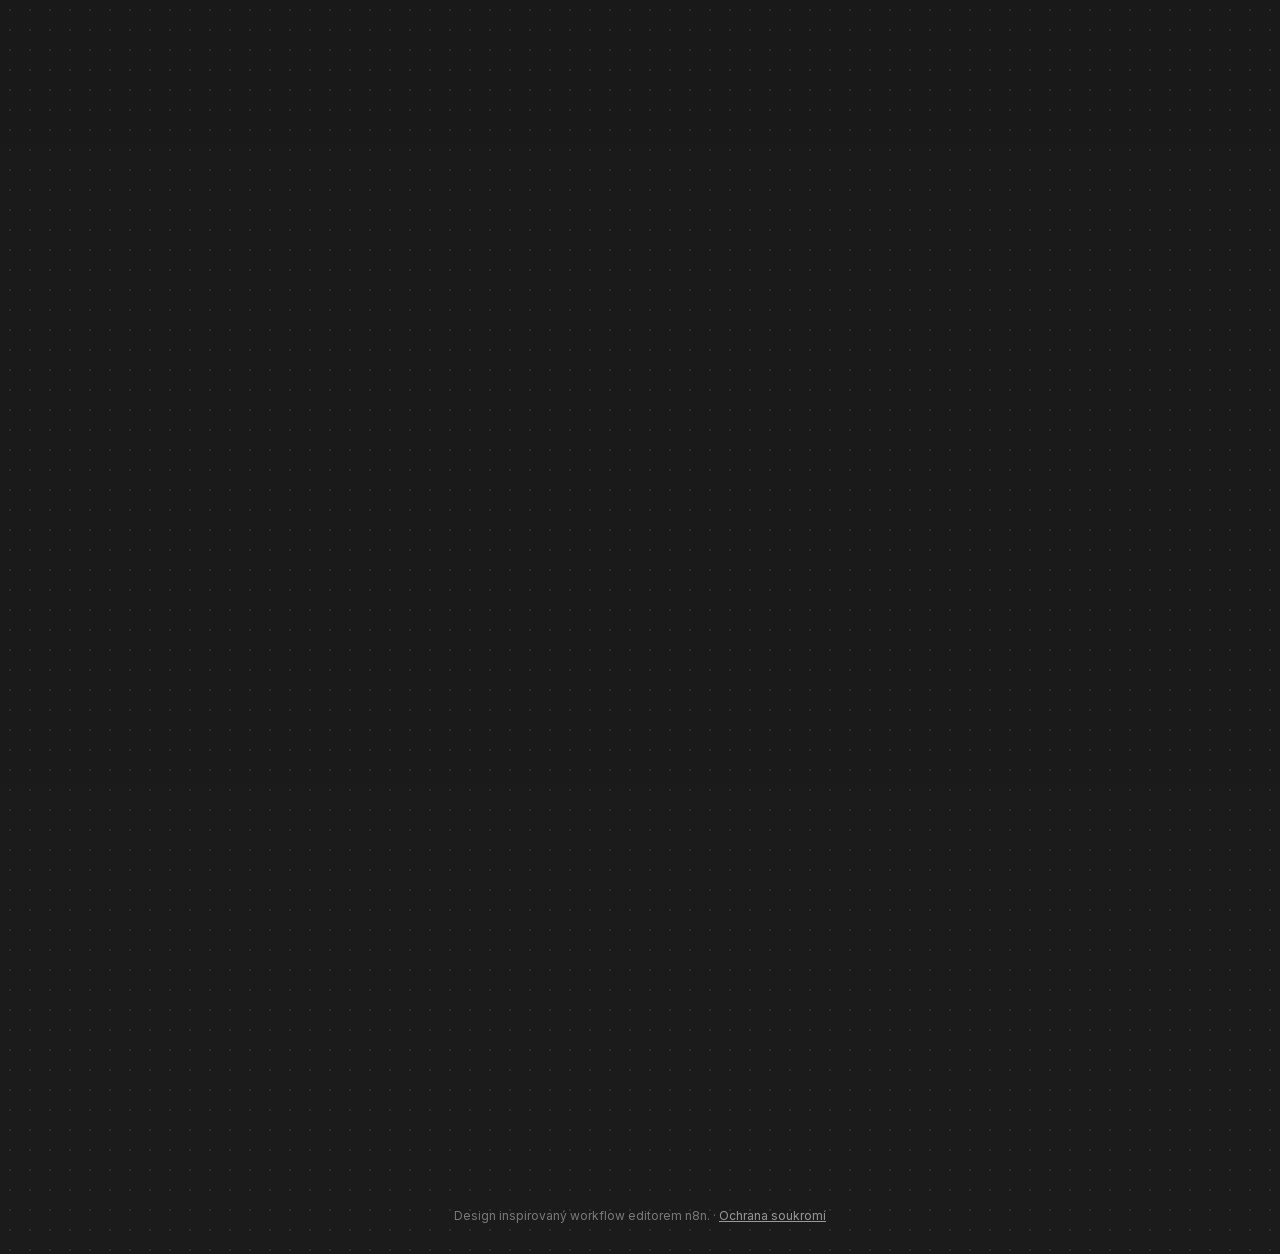
==== commit e6e909c0: "Wires grow bottom-up when scrolling up Co-Authored-By: Claude Opus 5.5 <noreply@anthropic.com>" ====
--- a/index.html
+++ b/index.html
@@ -29,7 +29,7 @@
     <link rel="preload" href="assets/fonts/inter-latin.woff2" as="font" type="font/woff2" crossorigin />
     <link rel="preload" href="assets/fonts/inter-latin-ext.woff2" as="font" type="font/woff2" crossorigin />
     <link rel="stylesheet" href="fonts.css?v=1" />
-    <link rel="stylesheet" href="styles.css?v=14" />
+    <link rel="stylesheet" href="styles.css?v=15" />
     <script>document.documentElement.classList.add("js");</script>
   </head>
   <body>
@@ -775,6 +775,6 @@
 
     <div class="toast" id="toast" role="status" aria-live="polite"></div>
 
-    <script src="script.js?v=15"></script>
+    <script src="script.js?v=16"></script>
   </body>
 </html>
--- a/styles.css
+++ b/styles.css
@@ -1092,6 +1092,12 @@
   transition: none !important;
 }
 
+/* při scrollu nahoru roste čára od konce */
+.wire.from-end:not(.is-shown),
+.wire-prog.from-end:not(.is-shown) {
+  stroke-dashoffset: -1;
+}
+
 .wire-label {
   opacity: 0;
   transition: opacity 0.25s var(--ease);
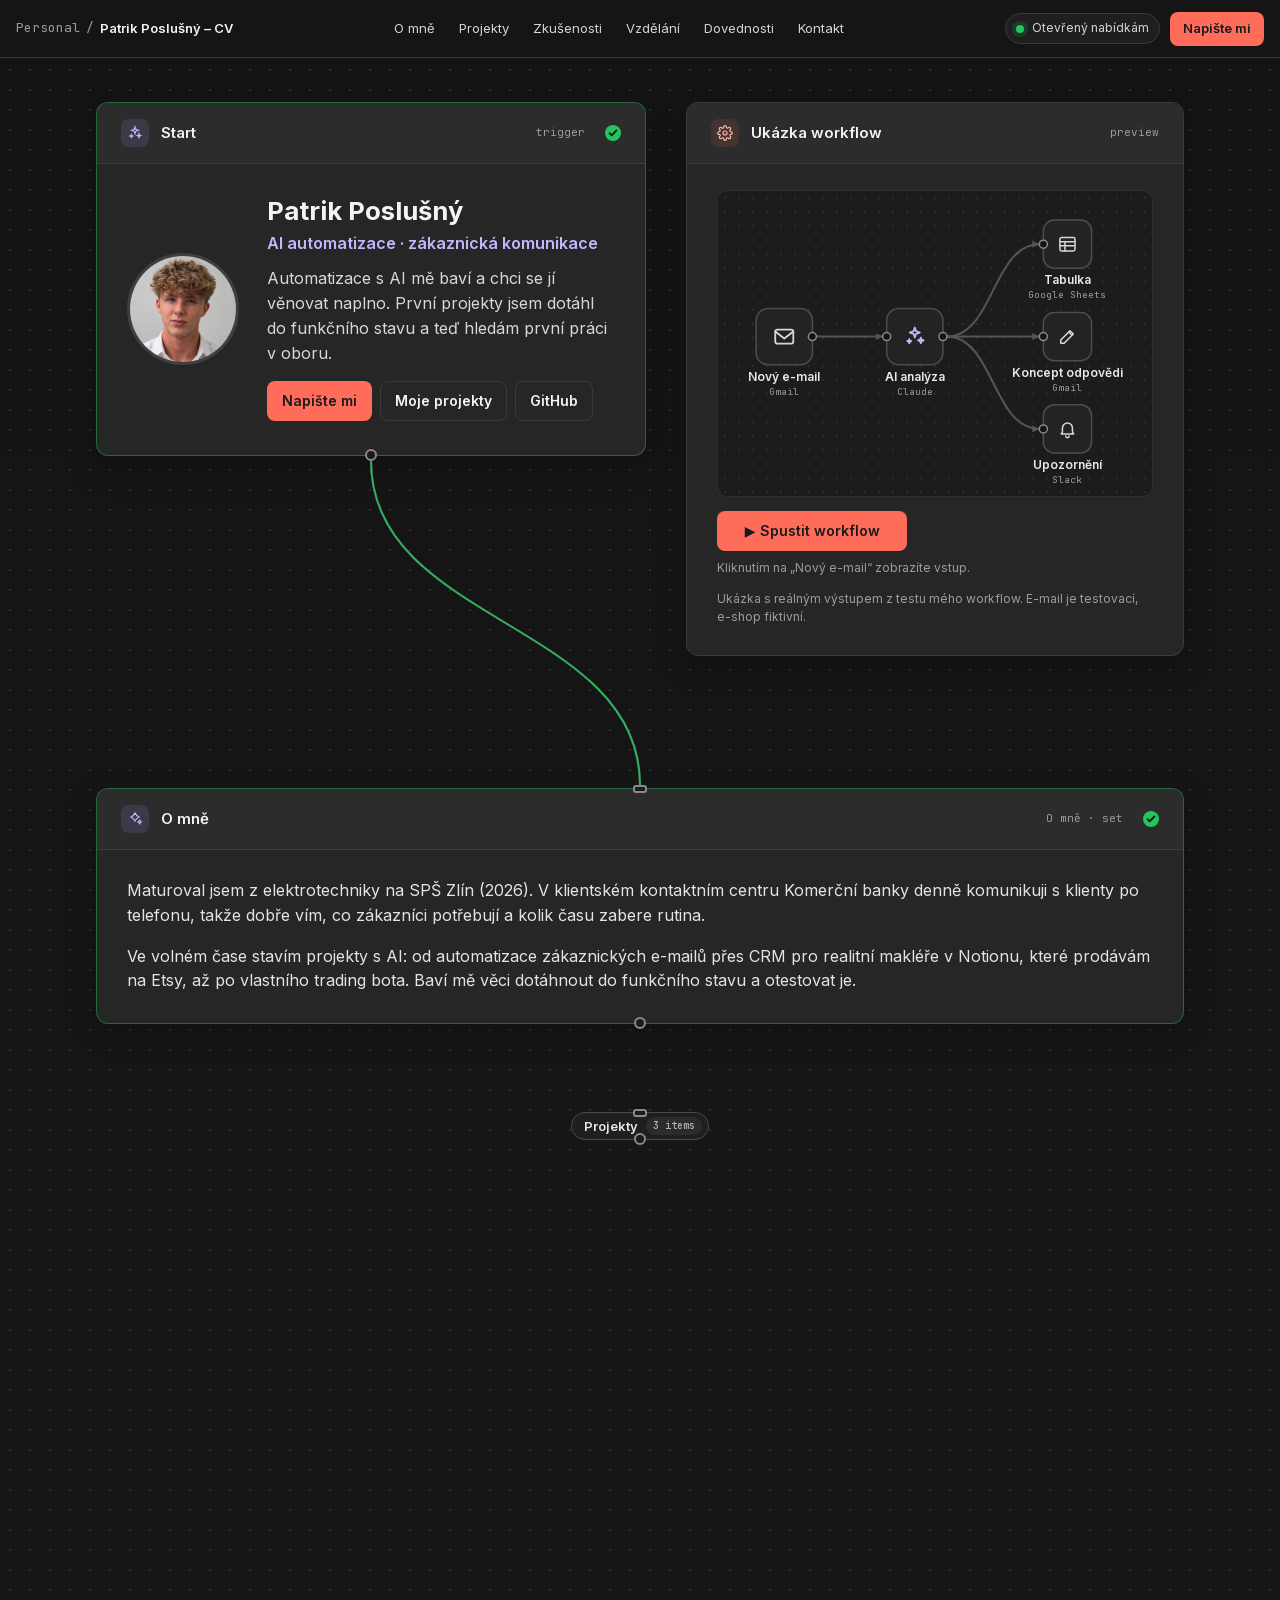
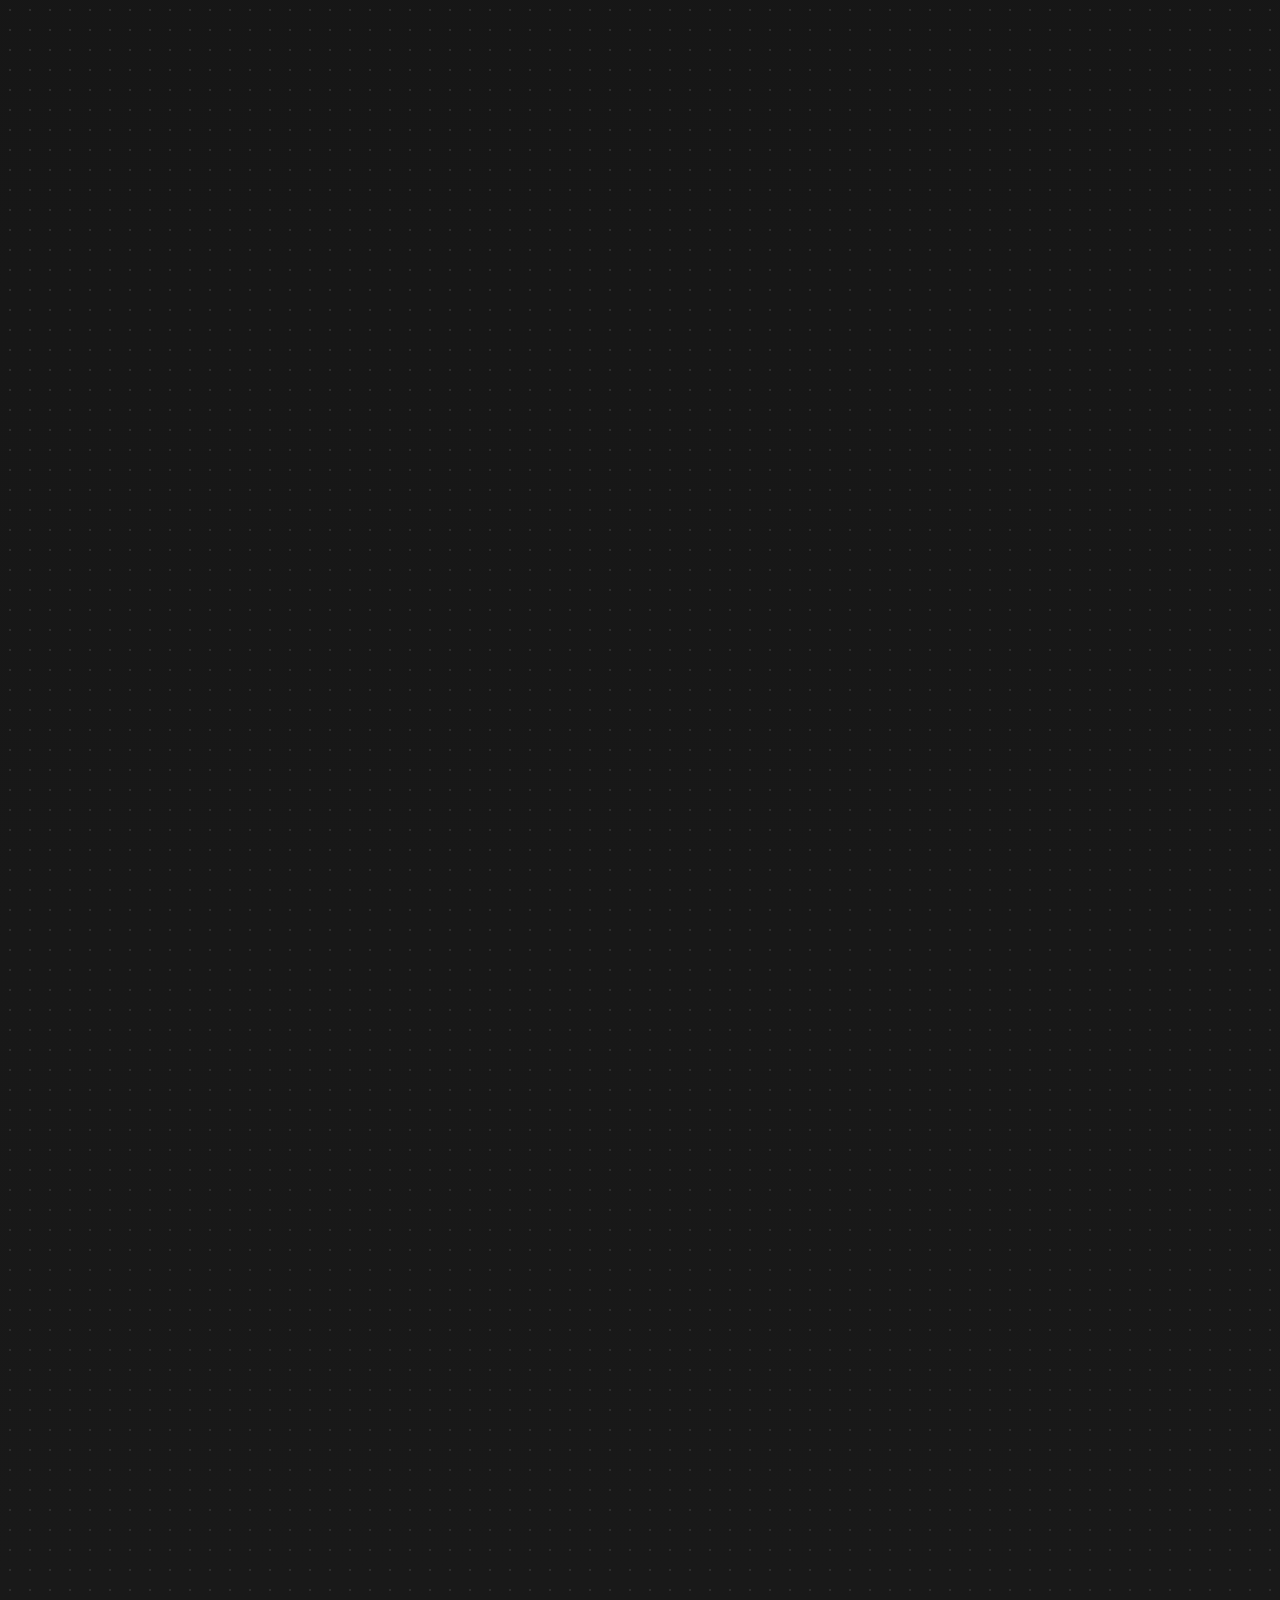
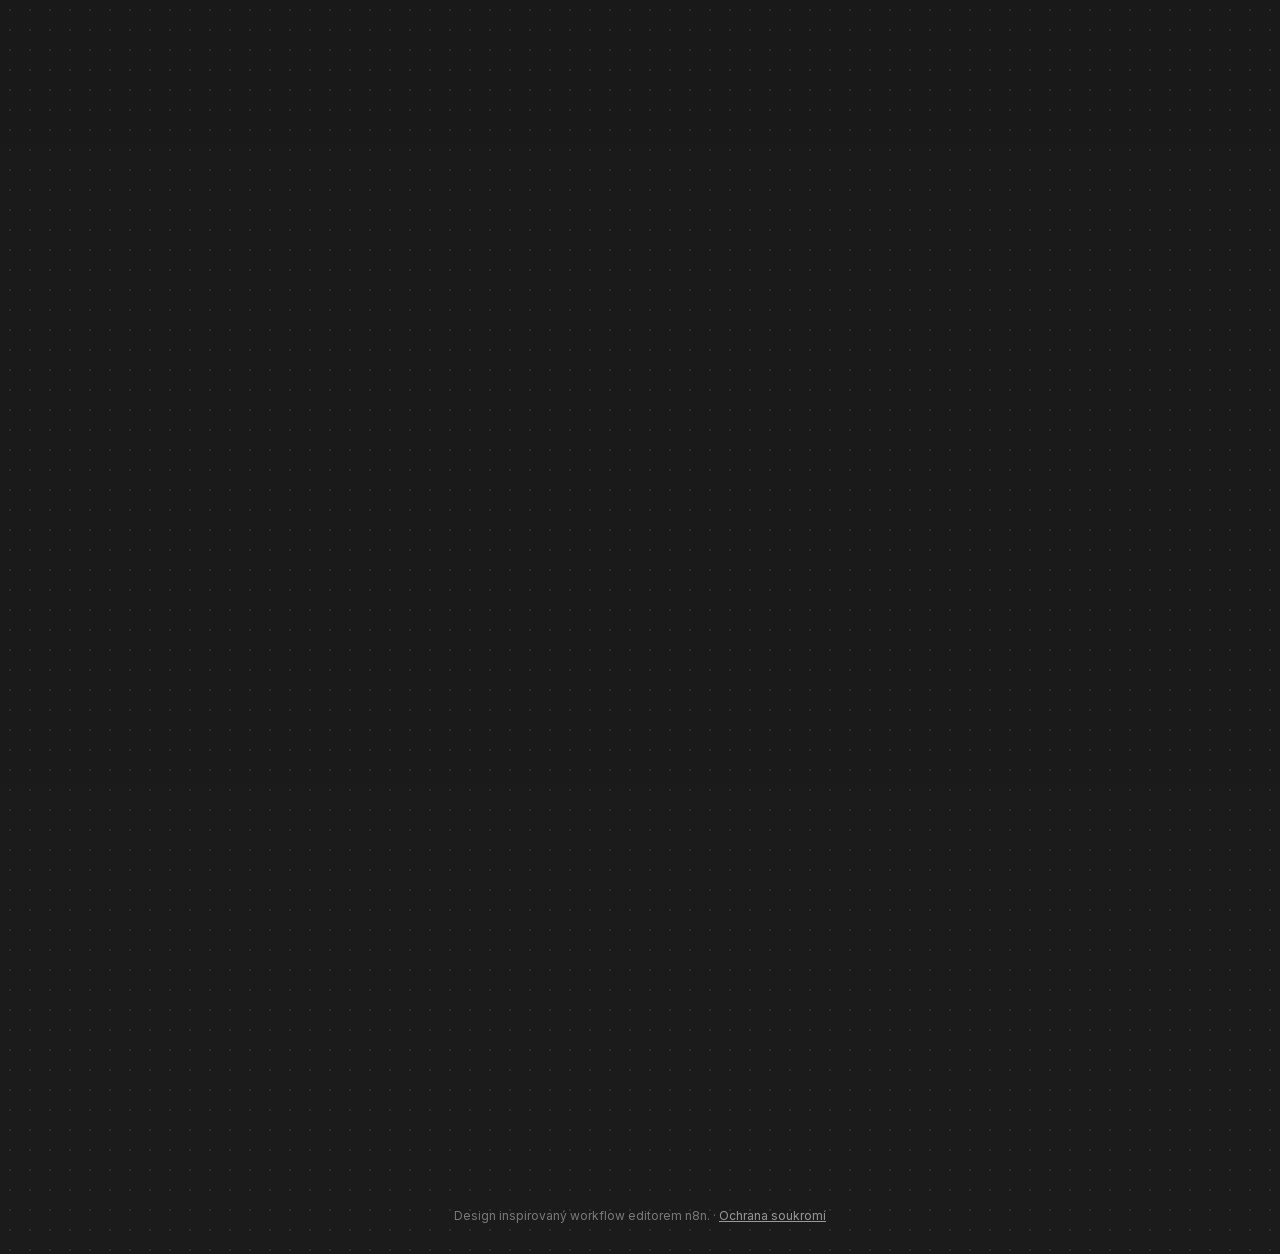
==== commit 0dec3ae2: "Remove remote-work preference from intro and page description Co-Authored-By: Claude Opus 5.5 <norep" ====
--- a/index.html
+++ b/index.html
@@ -8,12 +8,12 @@
     <title>Patrik Poslušný – AI automatizace</title>
     <meta
       name="description"
-      content="Patrik Poslušný – AI automatizace · zákaznická komunikace. Automatizace s AI mě baví a chci se jí věnovat naplno. První projekty mám dotažené do funkčního stavu a hledám první práci v oboru. Zlín, nejraději na dálku."
+      content="Patrik Poslušný – AI automatizace · zákaznická komunikace. Automatizace s AI mě baví a chci se jí věnovat naplno. První projekty mám dotažené do funkčního stavu a hledám první práci v oboru."
     />
     <meta property="og:title" content="Patrik Poslušný – AI automatizace" />
     <meta
       property="og:description"
-      content="Patrik Poslušný – AI automatizace · zákaznická komunikace. Automatizace s AI mě baví a chci se jí věnovat naplno. První projekty mám dotažené do funkčního stavu a hledám první práci v oboru. Zlín, nejraději na dálku."
+      content="Patrik Poslušný – AI automatizace · zákaznická komunikace. Automatizace s AI mě baví a chci se jí věnovat naplno. První projekty mám dotažené do funkčního stavu a hledám první práci v oboru."
     />
     <meta property="og:type" content="website" />
     <meta property="og:url" content="https://patrikpdev.github.io/" />
@@ -100,7 +100,7 @@
               <h1 id="hero-name">Patrik Poslušný</h1>
               <p class="hero-role">AI automatizace · zákaznická komunikace</p>
               <p class="hero-lead">
-                Automatizace s AI mě baví a chci se jí věnovat naplno. První projekty jsem dotáhl do funkčního stavu a teď hledám první práci v oboru. Zlín, nejraději na dálku – na zaučení rád přijedu.
+                Automatizace s AI mě baví a chci se jí věnovat naplno. První projekty jsem dotáhl do funkčního stavu a teď hledám první práci v oboru.
               </p>
               <div class="hero-actions">
                 <a class="btn btn-accent" href="mailto:poslusny.pata@gmail.com">Napište mi</a>
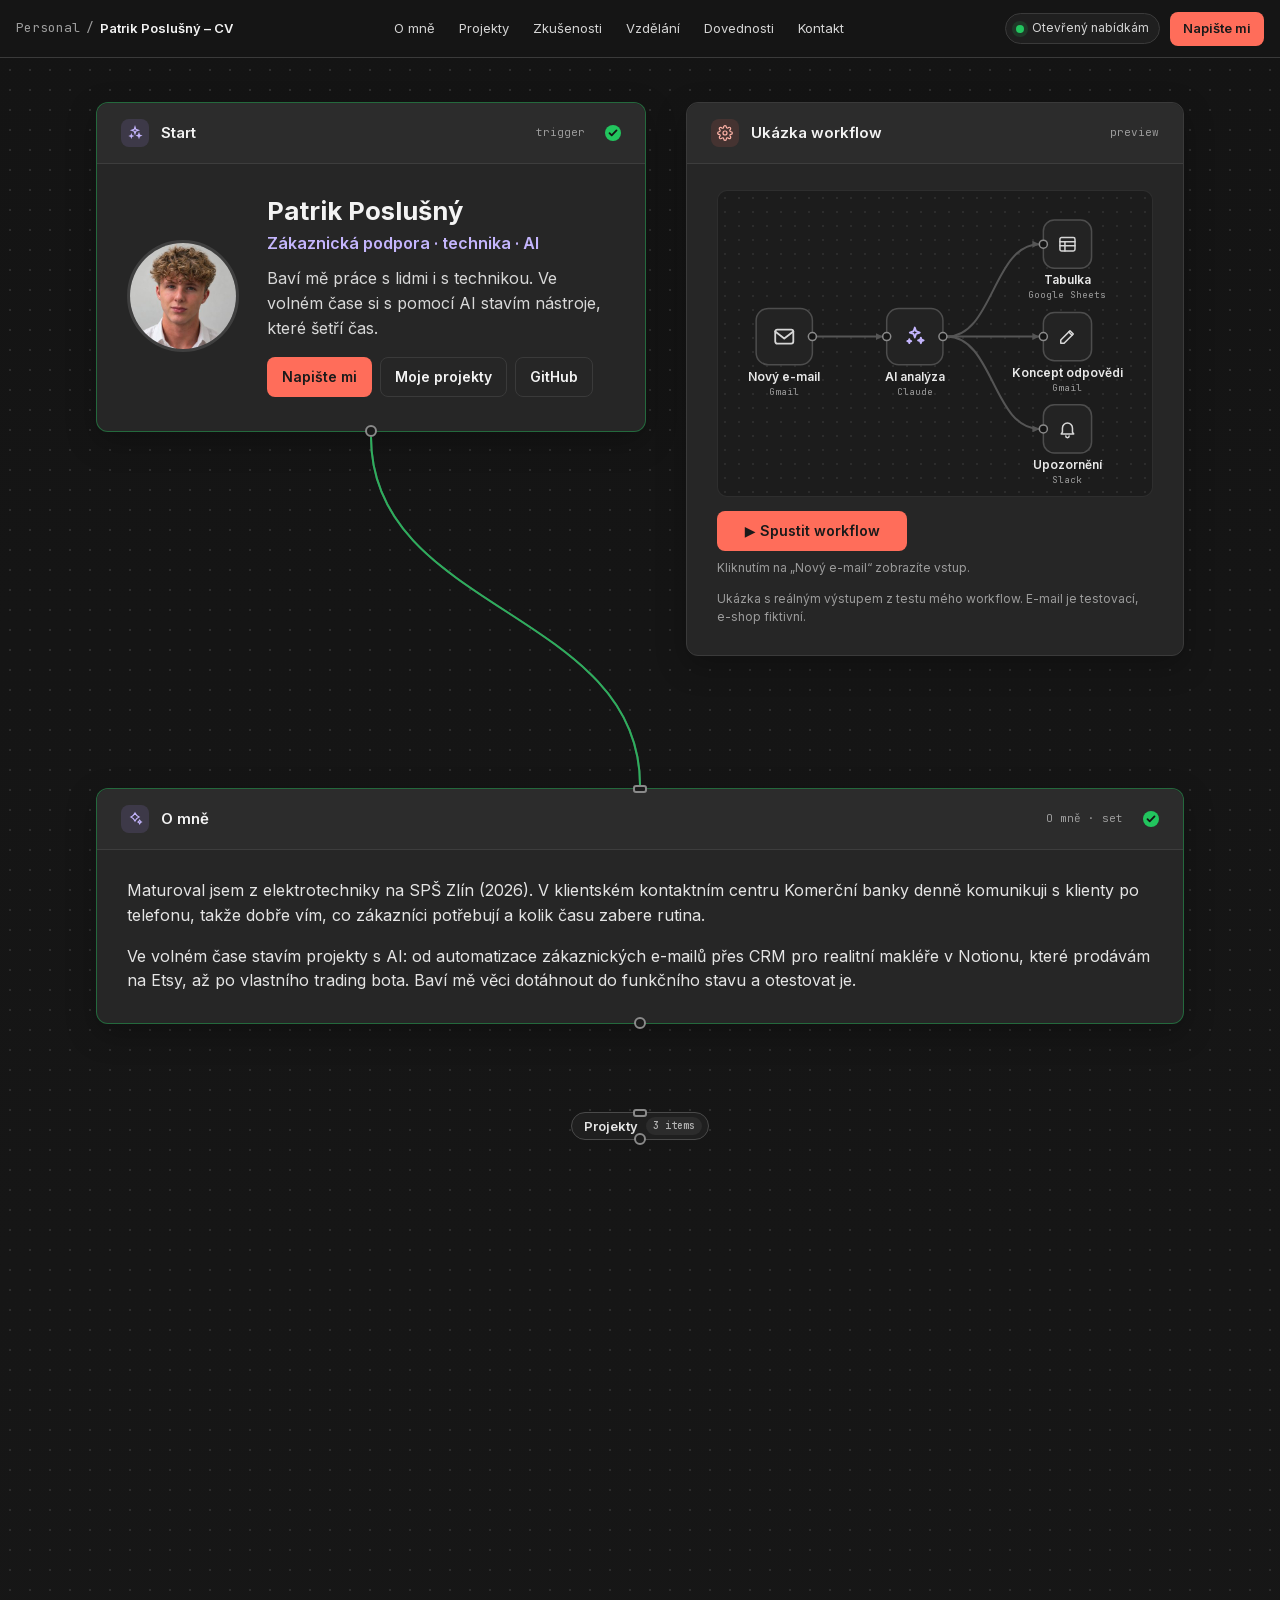
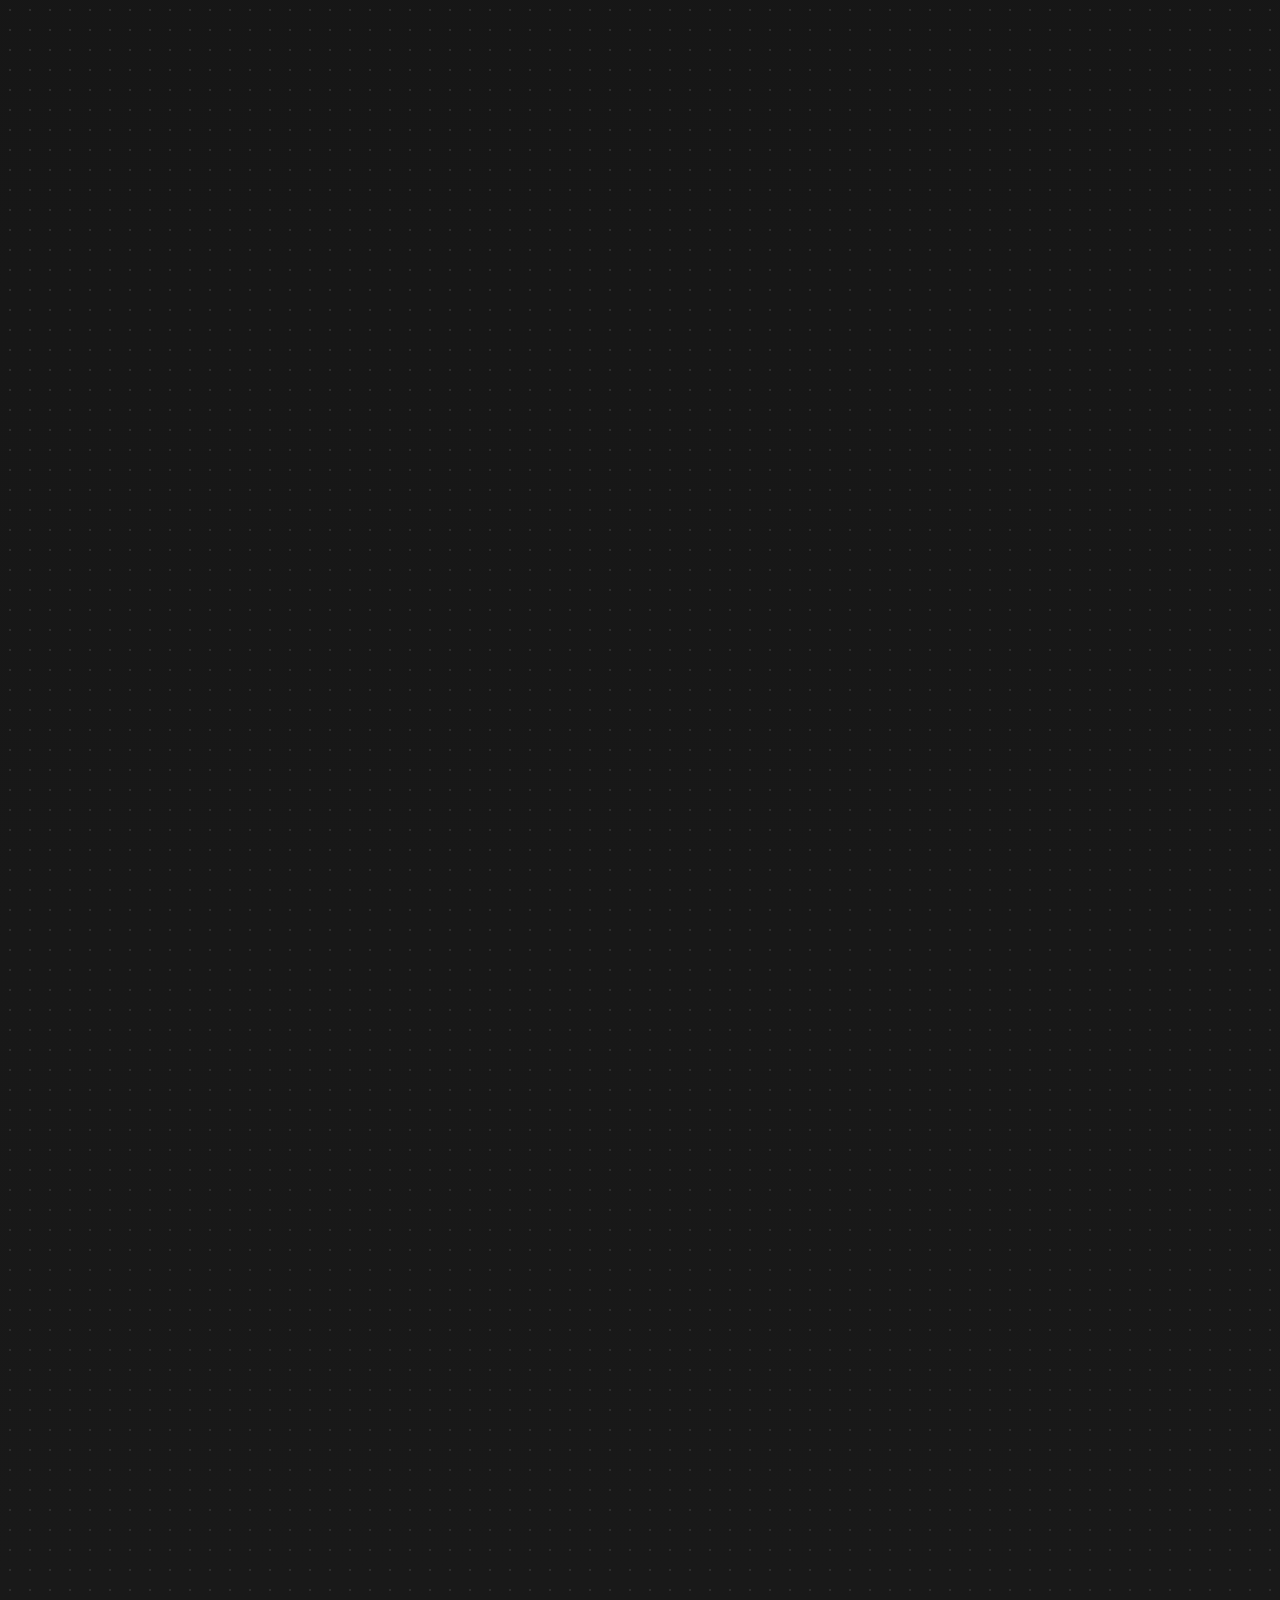
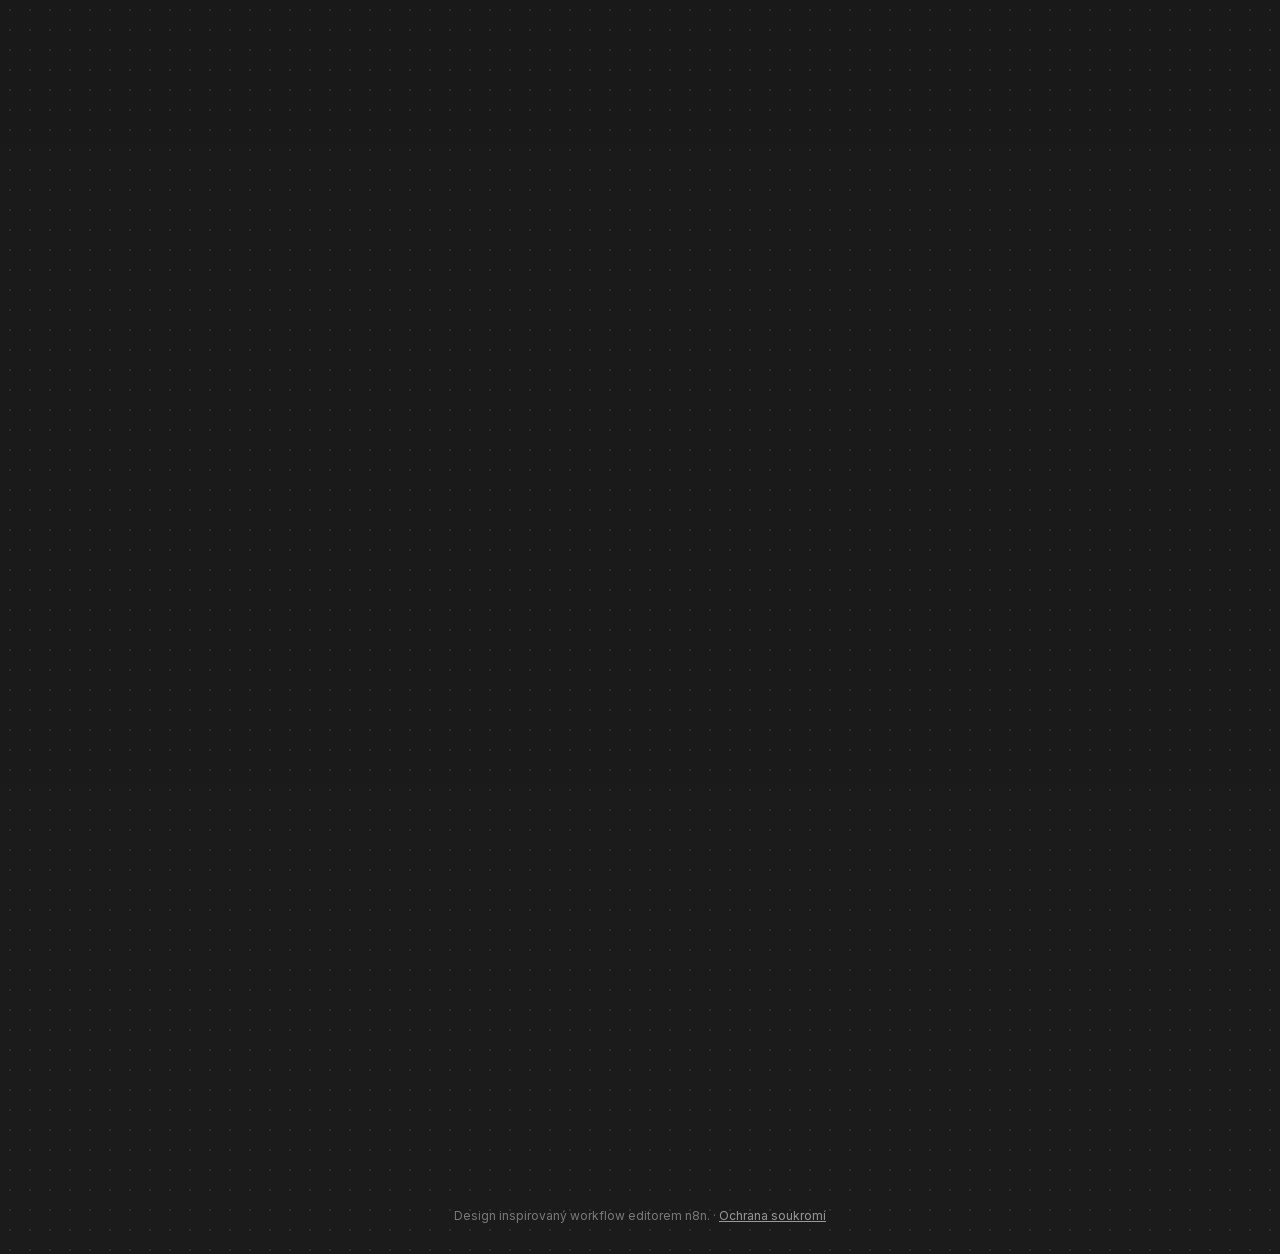
==== commit 986a3f31: "Broader intro: new subtitle, lead sentence, page title and share image Co-Authored-By: Claude Opus 5" ====
--- a/index.html
+++ b/index.html
@@ -5,22 +5,22 @@
     <meta name="viewport" content="width=device-width, initial-scale=1" />
     <meta http-equiv="Content-Security-Policy" content="default-src 'self'; script-src 'self' 'sha256-WZRJfWvsnNCPcxzZwvyhovnZGqhZaC+8gPGPRbx6wTk='; style-src 'self'; font-src 'self'; img-src 'self' data:; connect-src 'none'; object-src 'none'; base-uri 'self'; form-action 'none'" />
     <meta name="referrer" content="strict-origin-when-cross-origin" />
-    <title>Patrik Poslušný – AI automatizace</title>
+    <title>Patrik Poslušný – životopis a projekty</title>
     <meta
       name="description"
-      content="Patrik Poslušný – AI automatizace · zákaznická komunikace. Automatizace s AI mě baví a chci se jí věnovat naplno. První projekty mám dotažené do funkčního stavu a hledám první práci v oboru."
+      content="Patrik Poslušný – zákaznická podpora · technika · AI. Baví mě práce s lidmi i s technikou. Ve volném čase si s pomocí AI stavím nástroje, které šetří čas."
     />
-    <meta property="og:title" content="Patrik Poslušný – AI automatizace" />
+    <meta property="og:title" content="Patrik Poslušný – životopis a projekty" />
     <meta
       property="og:description"
-      content="Patrik Poslušný – AI automatizace · zákaznická komunikace. Automatizace s AI mě baví a chci se jí věnovat naplno. První projekty mám dotažené do funkčního stavu a hledám první práci v oboru."
+      content="Patrik Poslušný – zákaznická podpora · technika · AI. Baví mě práce s lidmi i s technikou. Ve volném čase si s pomocí AI stavím nástroje, které šetří čas."
     />
     <meta property="og:type" content="website" />
     <meta property="og:url" content="https://patrikpdev.github.io/" />
-    <meta property="og:image" content="https://patrikpdev.github.io/assets/og-image-2.jpg" />
+    <meta property="og:image" content="https://patrikpdev.github.io/assets/og-image-3.jpg" />
     <meta property="og:image:width" content="1200" />
     <meta property="og:image:height" content="630" />
-    <meta property="og:image:alt" content="Patrik Poslušný – AI automatizace · zákaznická komunikace" />
+    <meta property="og:image:alt" content="Patrik Poslušný – zákaznická podpora · technika · AI" />
     <meta property="og:locale" content="cs_CZ" />
     <meta name="twitter:card" content="summary_large_image" />
     <link rel="canonical" href="https://patrikpdev.github.io/" />
@@ -98,9 +98,9 @@
             />
             <div class="hero-copy">
               <h1 id="hero-name">Patrik Poslušný</h1>
-              <p class="hero-role">AI automatizace · zákaznická komunikace</p>
+              <p class="hero-role">Zákaznická podpora · technika · AI</p>
               <p class="hero-lead">
-                Automatizace s AI mě baví a chci se jí věnovat naplno. První projekty jsem dotáhl do funkčního stavu a teď hledám první práci v oboru.
+                Baví mě práce s&nbsp;lidmi i&nbsp;s&nbsp;technikou. Ve volném čase si s&nbsp;pomocí AI stavím nástroje, které šetří čas.
               </p>
               <div class="hero-actions">
                 <a class="btn btn-accent" href="mailto:poslusny.pata@gmail.com">Napište mi</a>
